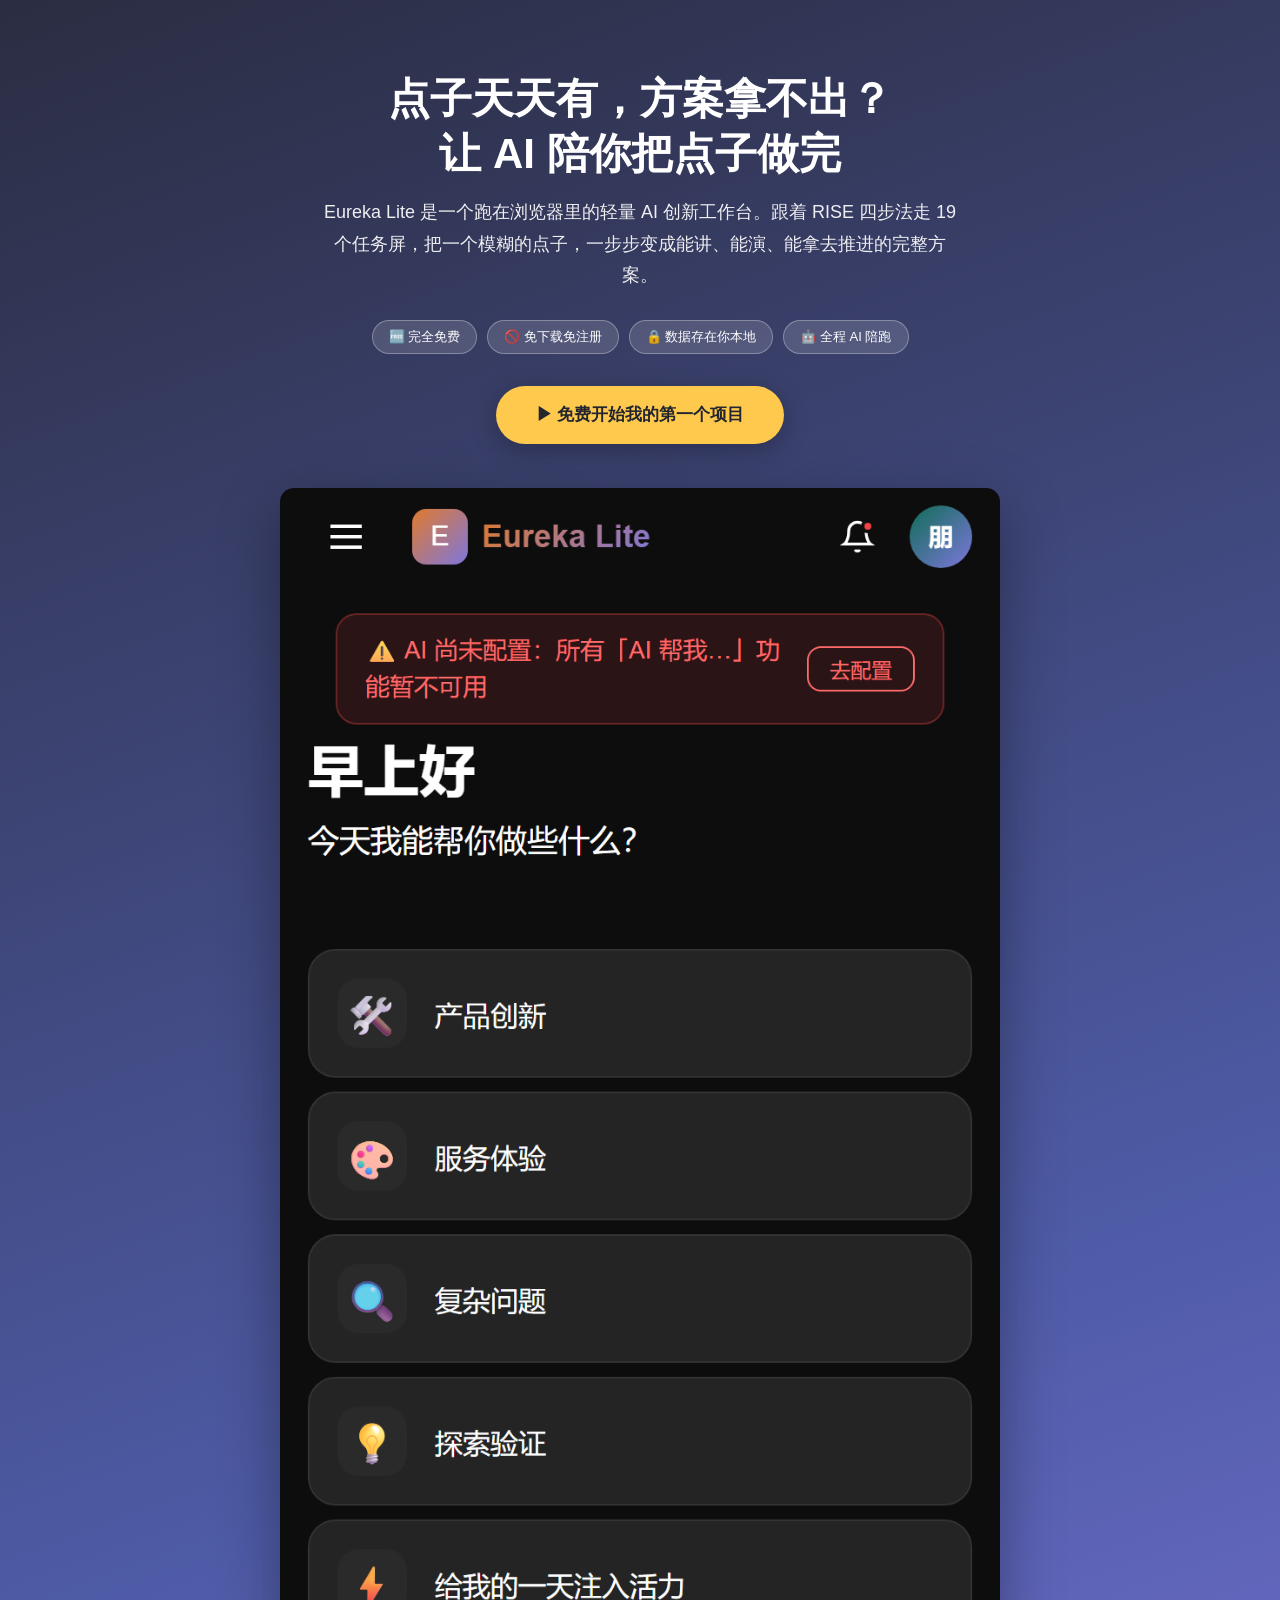
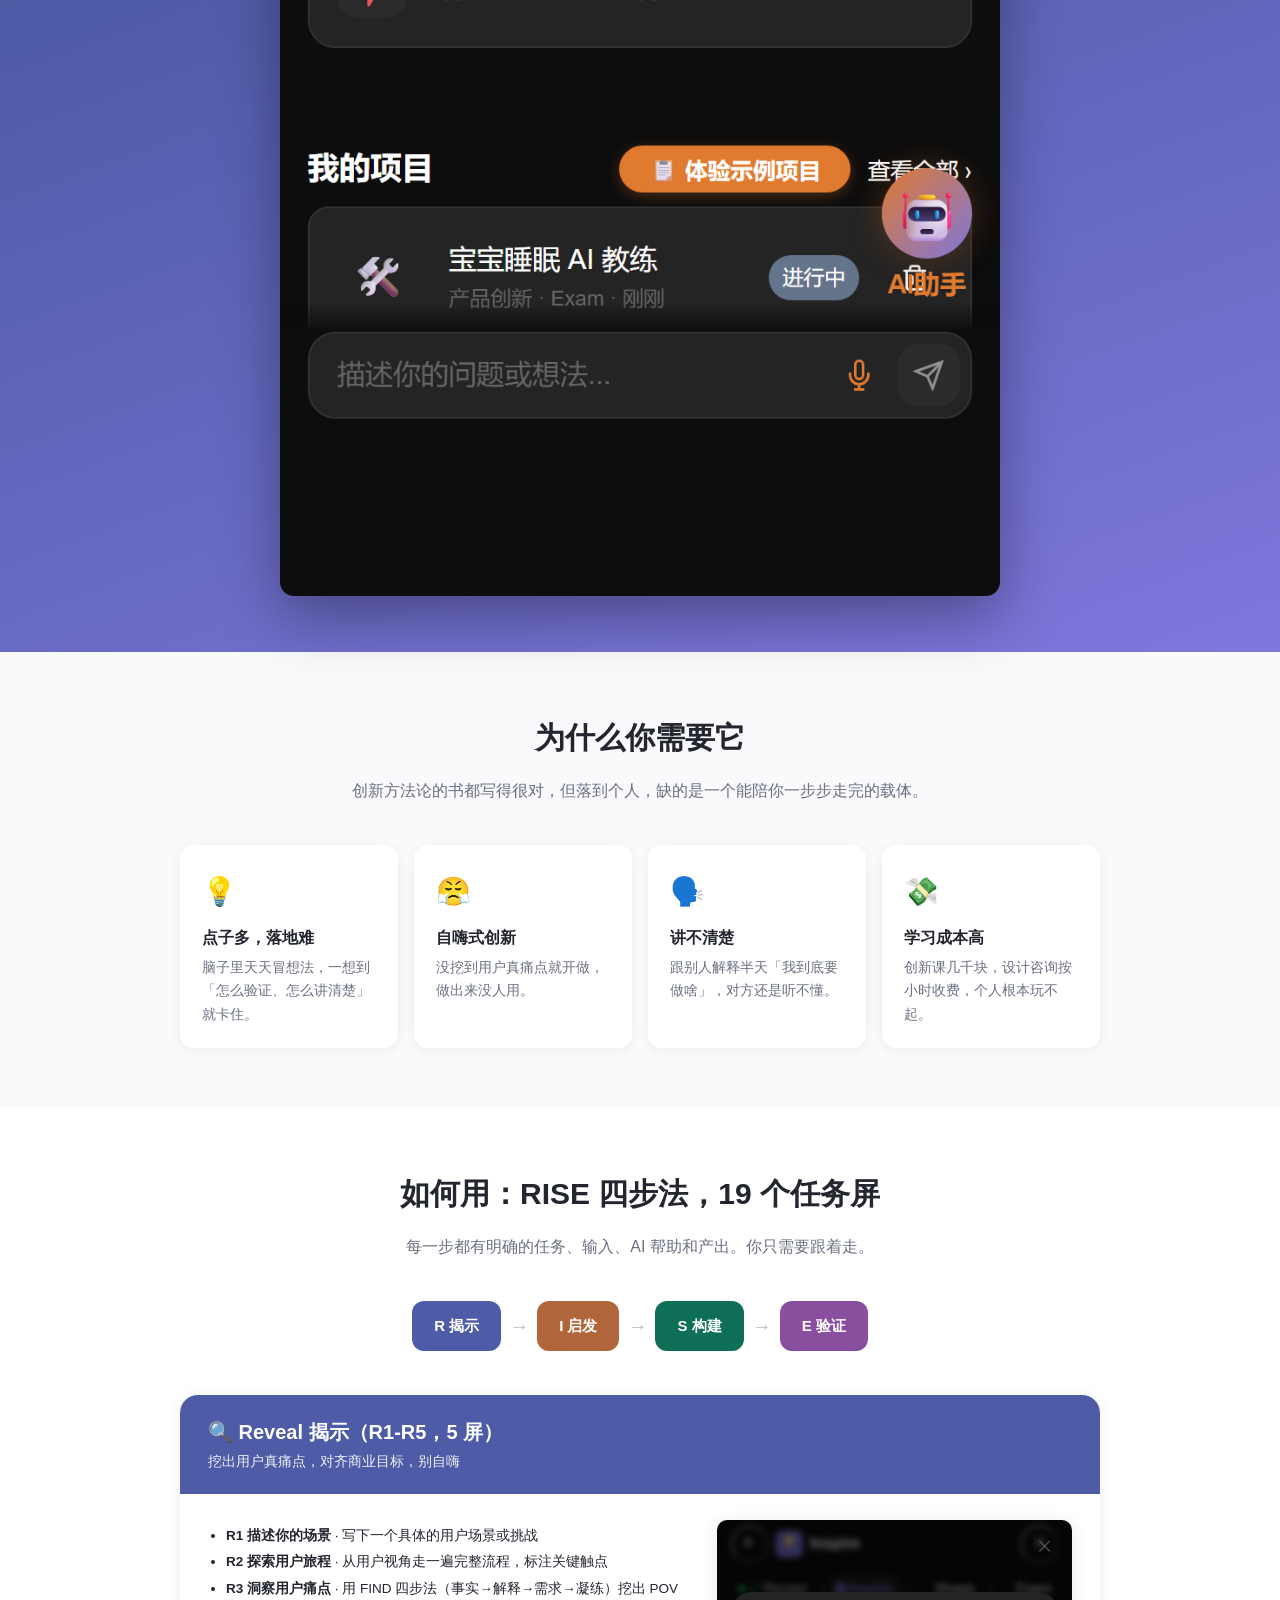
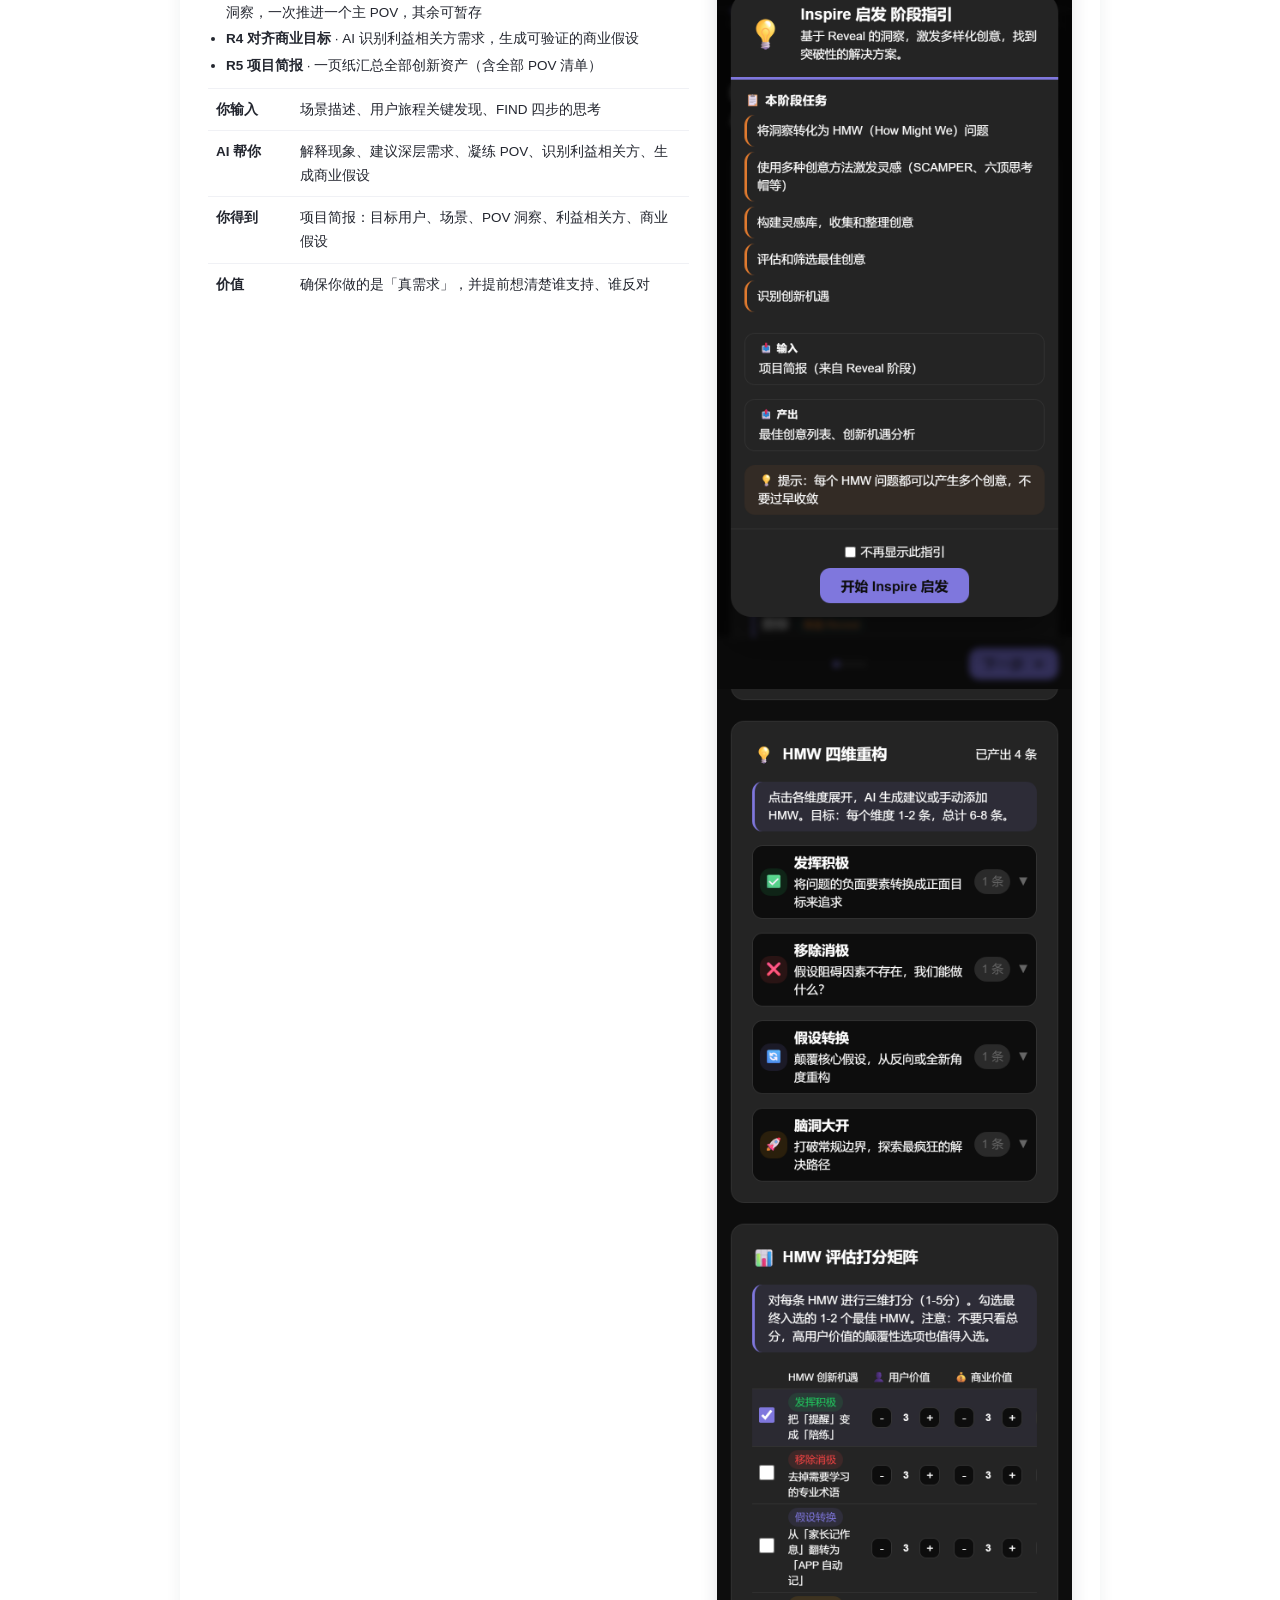
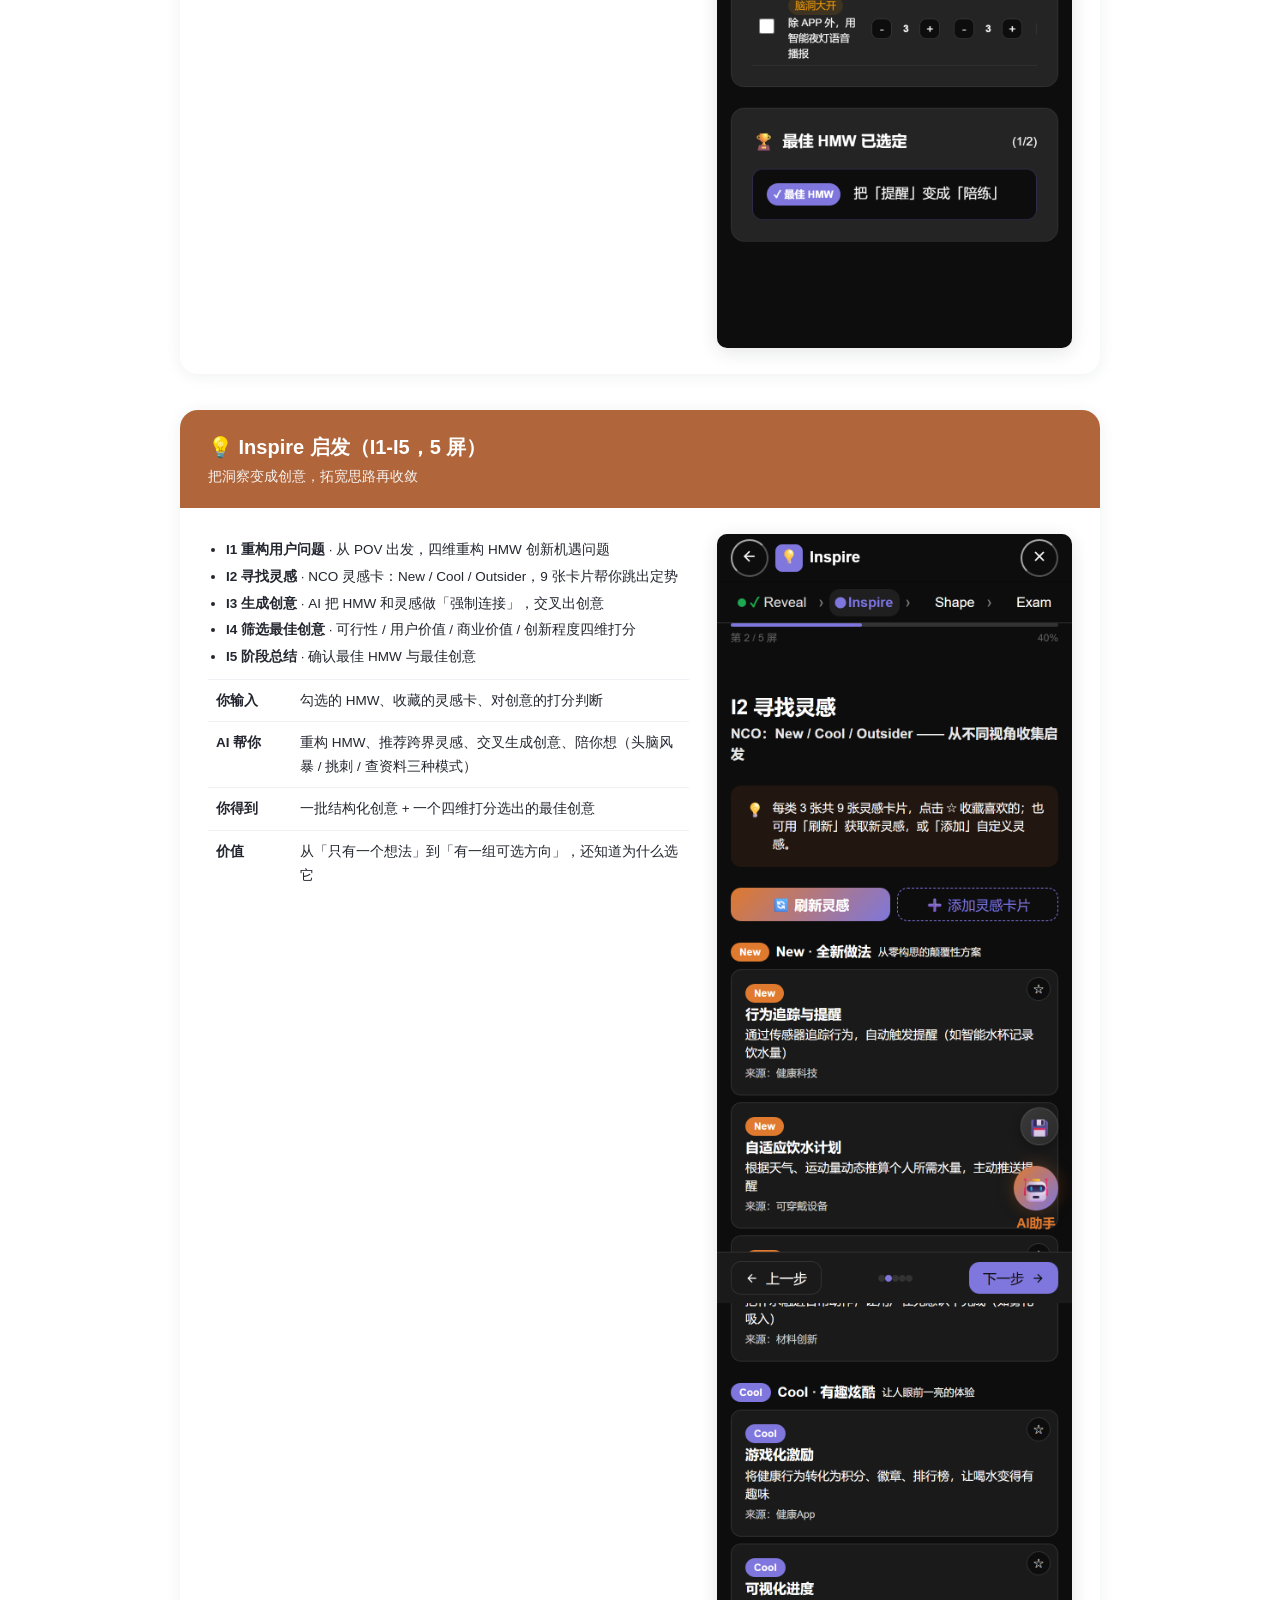
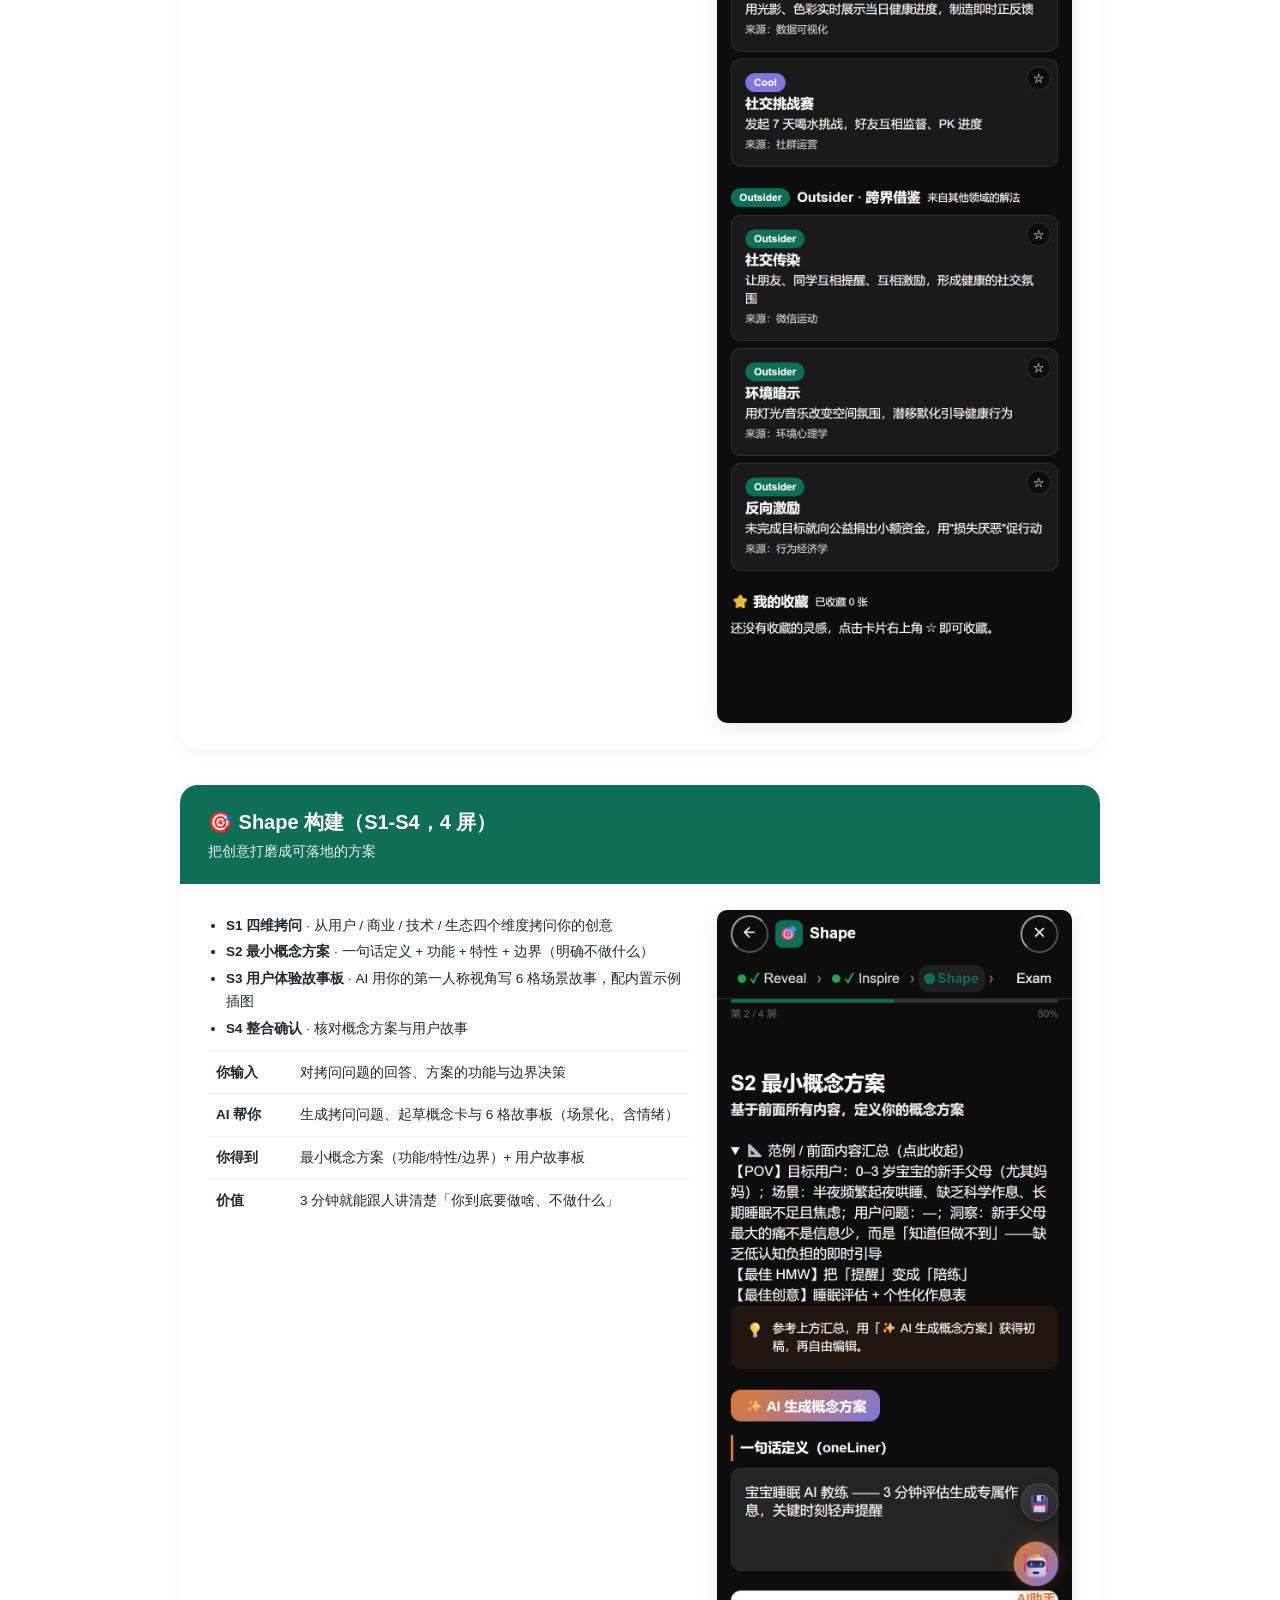
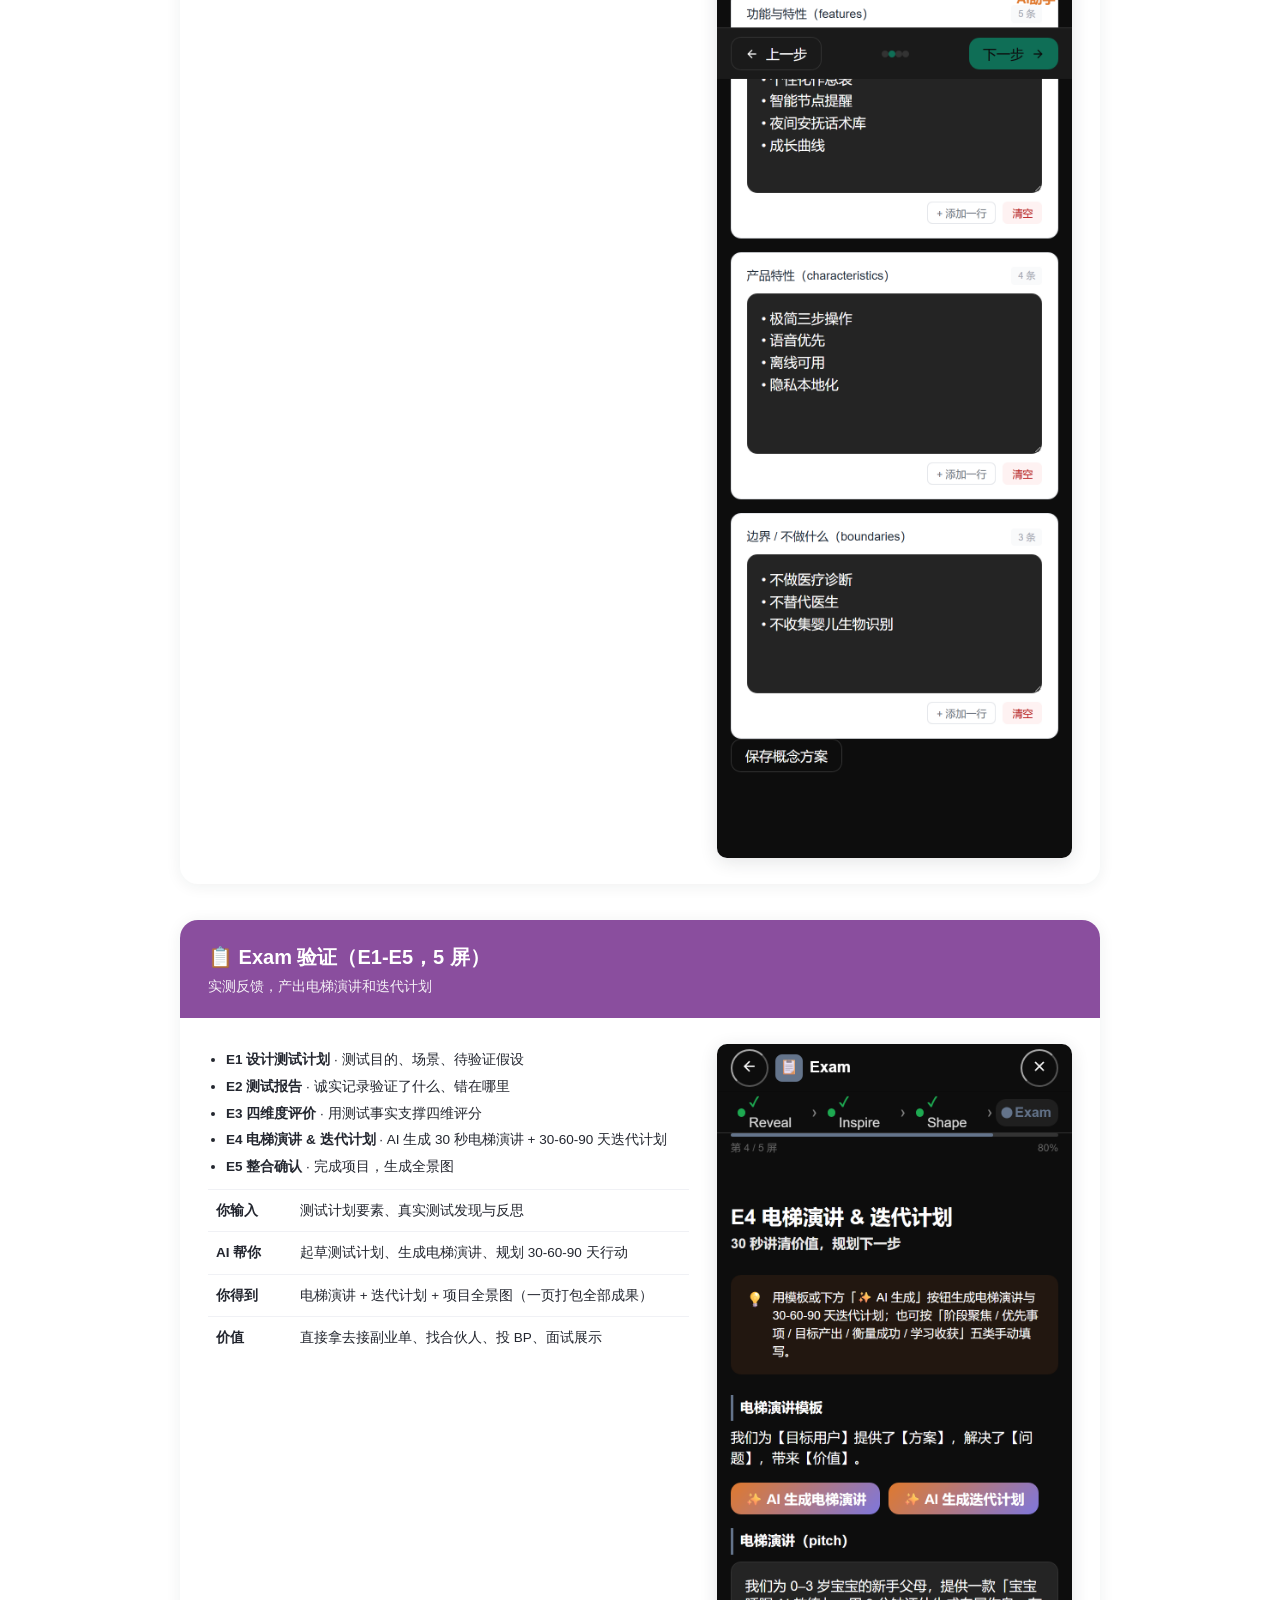
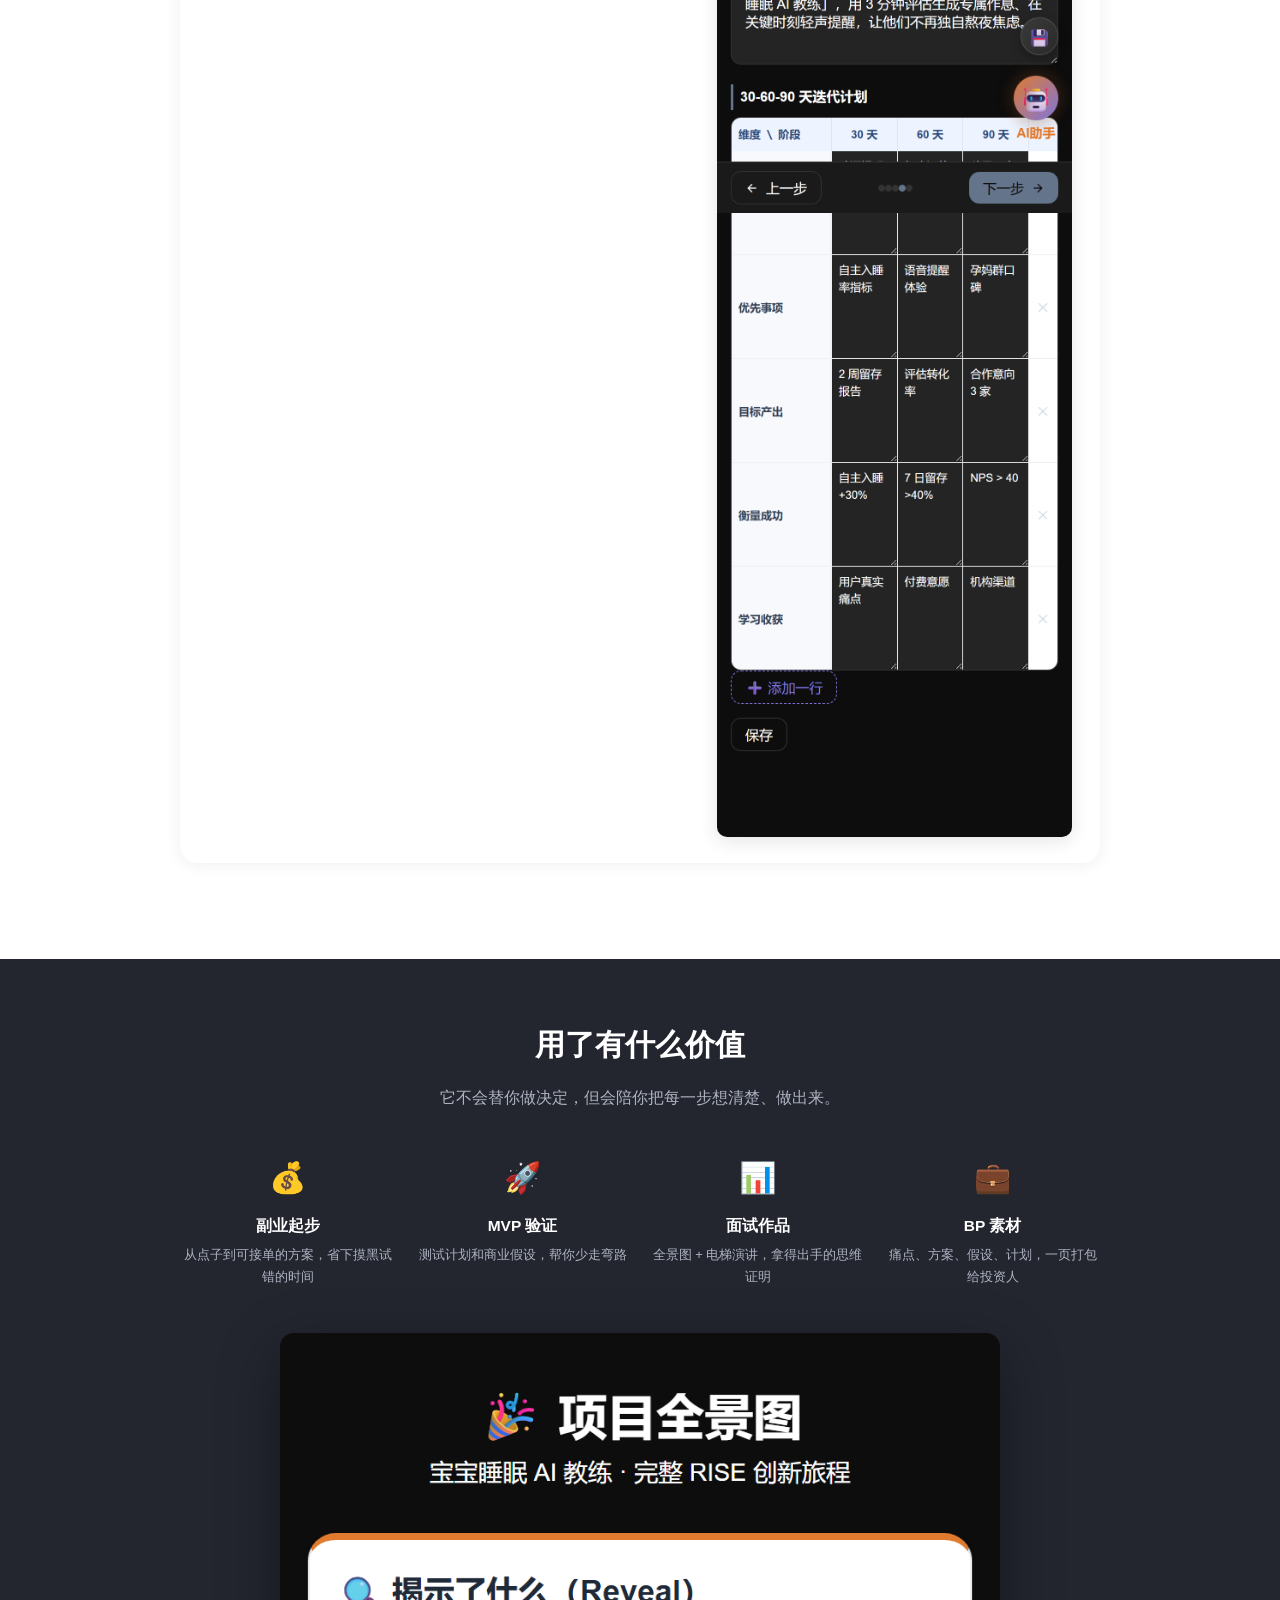
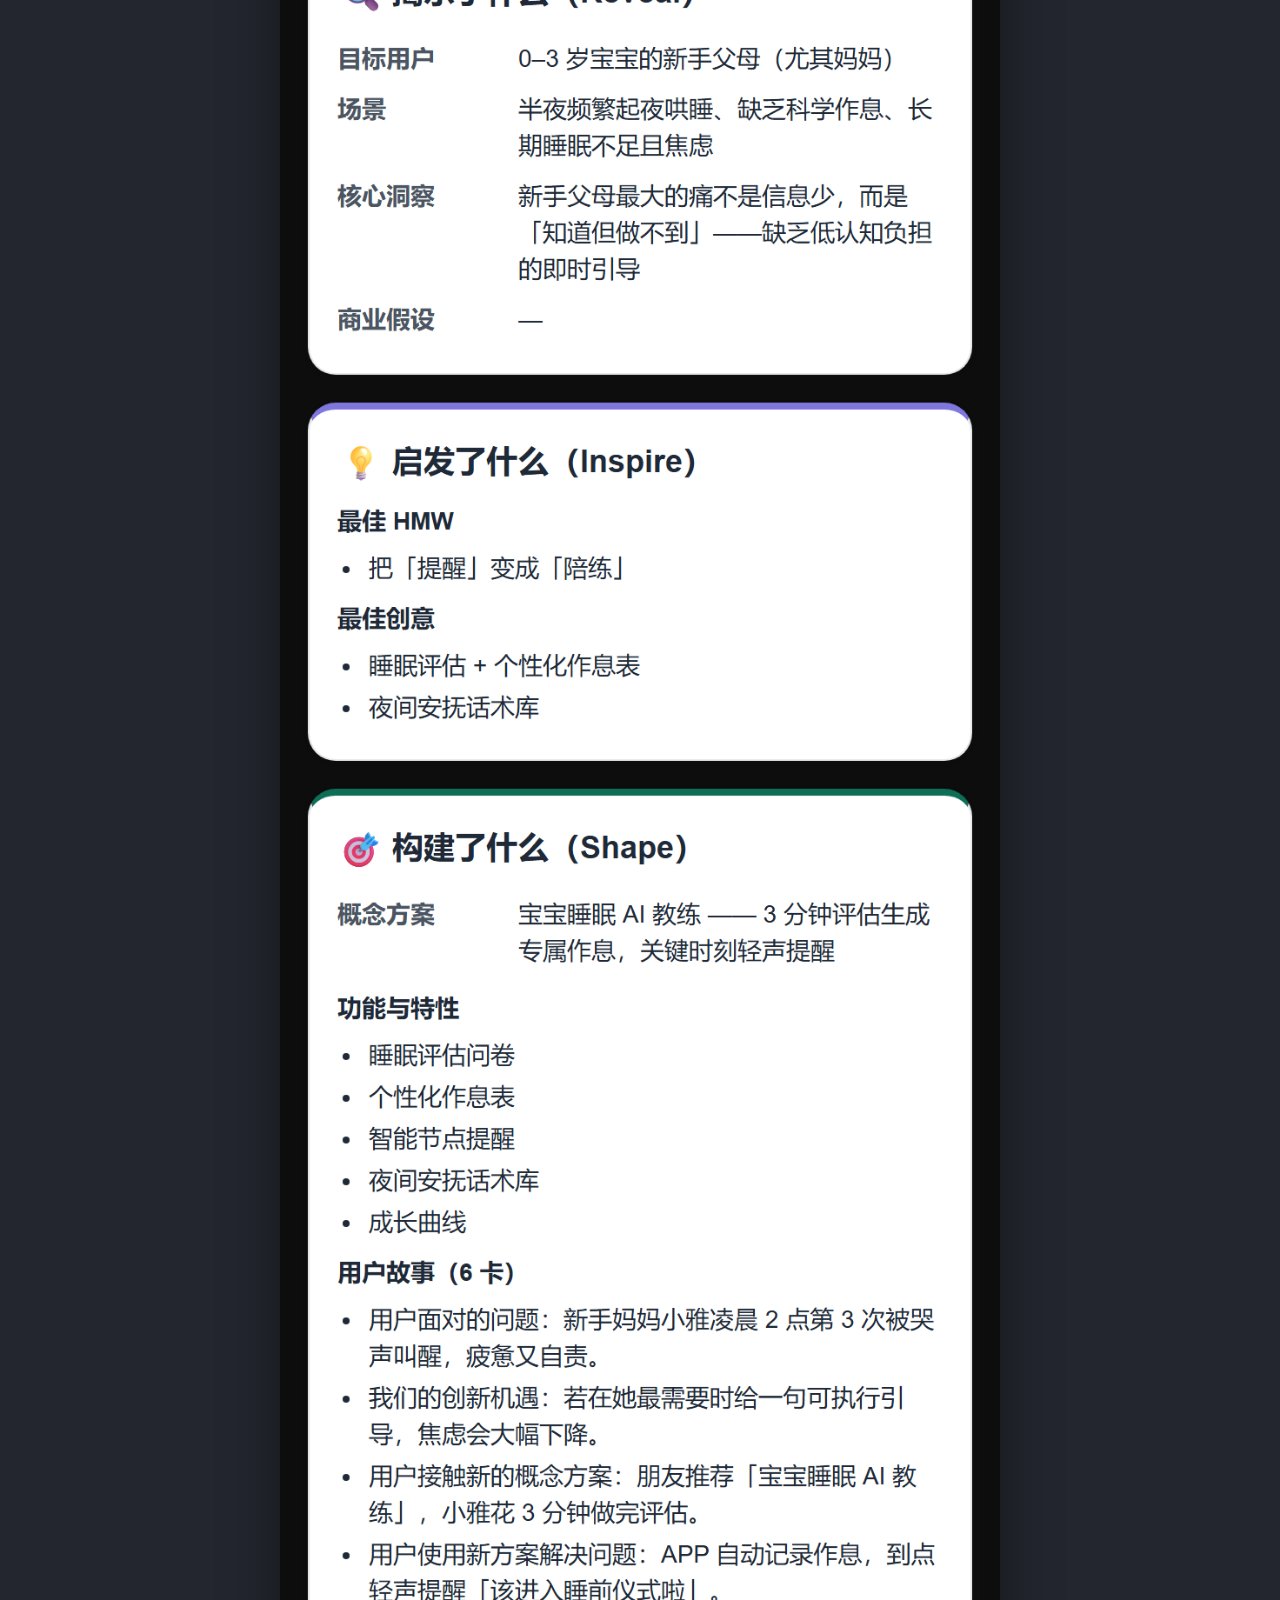
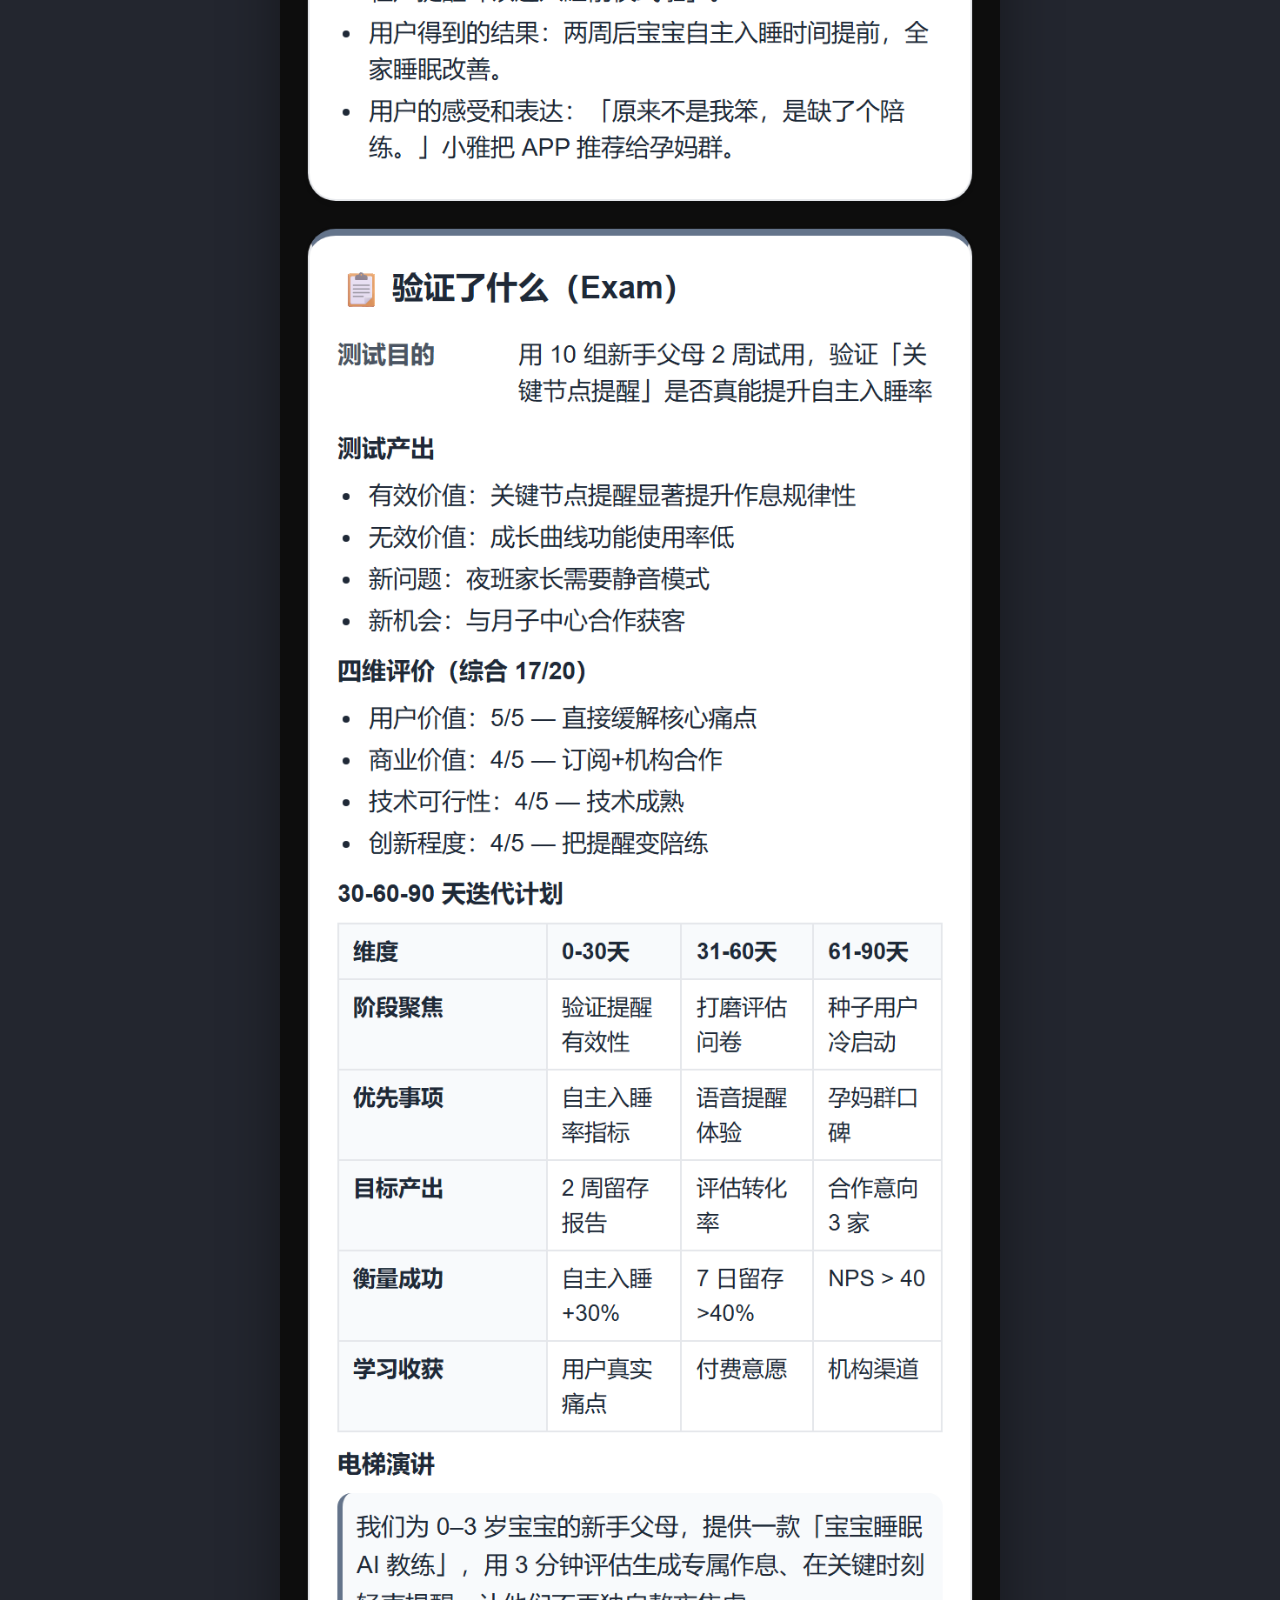
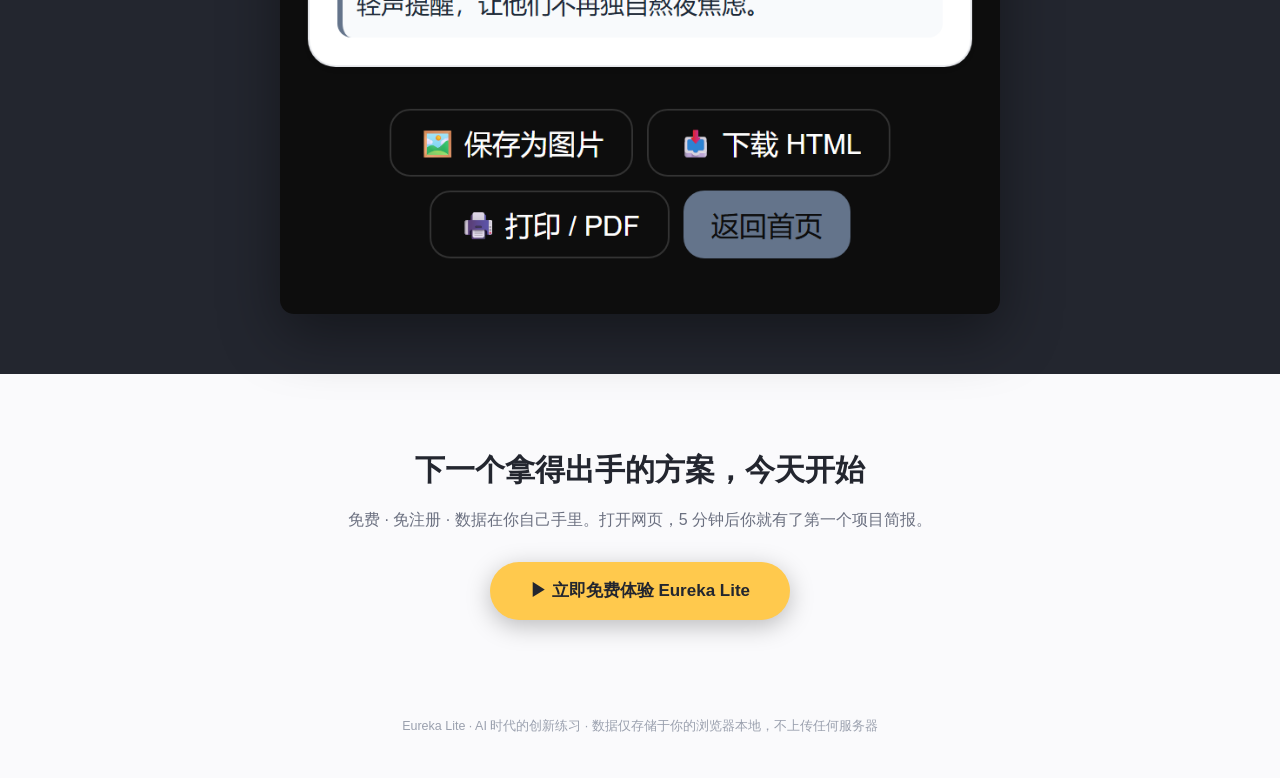
==== landing.html @ 4d9e3c58 "feat: R3 multi-POV governance, R4 real-AI stakeholders, S3 first-person storyboard with bundled imag" ====
<!DOCTYPE html>
<html lang="zh-CN">
<head>
<meta charset="UTF-8" />
<meta name="viewport" content="width=device-width, initial-scale=1.0" />
<title>Eureka Lite 产品全景介绍 · 从点子到拿得出手的方案</title>
<meta name="description" content="Eureka Lite 是一个免费、免注册的 AI 创新工作台。用 RISE 四步法把脑子里的点子一步步变成方案、电梯演讲和 30-60-90 天迭代计划。" />
<style>
  :root {
    --primary: #7F77DD;
    --reveal: #4E5BA6;
    --inspire: #B0653A;
    --shape: #0F6E56;
    --exam: #8A4E9E;
    --ink: #23262F;
    --muted: #6B7080;
    --bg: #FAFAFC;
  }
  * { margin: 0; padding: 0; box-sizing: border-box; }
  body { font-family: "PingFang SC", "Microsoft YaHei", -apple-system, sans-serif; color: var(--ink); background: var(--bg); line-height: 1.75; }
  img { max-width: 100%; display: block; }
  a { color: var(--primary); }
  .wrap { max-width: 960px; margin: 0 auto; padding: 0 20px; }

  /* Hero */
  .hero { background: linear-gradient(160deg, #2B2D42 0%, #4E5BA6 60%, #7F77DD 100%); color: #fff; padding: 72px 0 56px; text-align: center; }
  .hero h1 { font-size: clamp(26px, 5vw, 42px); line-height: 1.3; margin-bottom: 16px; }
  .hero p.sub { font-size: clamp(15px, 2.4vw, 18px); opacity: .92; max-width: 640px; margin: 0 auto 28px; }
  .hero .badges { display: flex; gap: 10px; justify-content: center; flex-wrap: wrap; margin-bottom: 32px; }
  .hero .badge { background: rgba(255,255,255,.14); border: 1px solid rgba(255,255,255,.3); border-radius: 999px; padding: 5px 16px; font-size: 13px; }
  .cta-btn { display: inline-block; background: #FFC94D; color: #23262F; font-weight: 800; font-size: 17px; padding: 14px 40px; border-radius: 999px; text-decoration: none; box-shadow: 0 6px 24px rgba(0,0,0,.25); transition: transform .15s; }
  .cta-btn:hover { transform: translateY(-2px); }
  .hero .shot { max-width: 720px; margin: 44px auto 0; border-radius: 14px; overflow: hidden; box-shadow: 0 20px 60px rgba(0,0,0,.35); }
  .hero .shot img { width: 100%; }

  /* Sections */
  section { padding: 60px 0; }
  h2.sec { font-size: clamp(22px, 4vw, 30px); text-align: center; margin-bottom: 12px; }
  p.sec-sub { text-align: center; color: var(--muted); max-width: 640px; margin: 0 auto 40px; }

  /* Why */
  .pains { display: grid; grid-template-columns: repeat(auto-fit, minmax(210px, 1fr)); gap: 16px; }
  .pain { background: #fff; border-radius: 14px; padding: 22px; box-shadow: 0 2px 12px rgba(35,38,47,.06); }
  .pain .ico { font-size: 28px; }
  .pain h3 { font-size: 16px; margin: 8px 0 4px; }
  .pain p { font-size: 13.5px; color: var(--muted); }

  /* Flow */
  .flow { display: flex; gap: 8px; justify-content: center; align-items: center; flex-wrap: wrap; margin-bottom: 44px; }
  .flow .node { border-radius: 12px; padding: 12px 22px; color: #fff; font-weight: 700; font-size: 15px; }
  .flow .arrow { color: #B9BDC9; font-size: 20px; }

  /* Module cards */
  .module { background: #fff; border-radius: 18px; box-shadow: 0 2px 16px rgba(35,38,47,.07); margin-bottom: 36px; overflow: hidden; }
  .module-head { color: #fff; padding: 20px 28px; }
  .module-head h3 { font-size: 20px; }
  .module-head p { font-size: 13.5px; opacity: .92; }
  .module-body { padding: 26px 28px; display: grid; grid-template-columns: 1.15fr .85fr; gap: 28px; align-items: start; }
  @media (max-width: 760px) { .module-body { grid-template-columns: 1fr; } }
  .module-body table { width: 100%; border-collapse: collapse; font-size: 13.5px; }
  .module-body td { padding: 9px 8px; border-top: 1px solid #F0F1F5; vertical-align: top; }
  .module-body td.k { white-space: nowrap; font-weight: 700; width: 84px; }
  .module-body .shot { border-radius: 10px; overflow: hidden; box-shadow: 0 4px 18px rgba(35,38,47,.12); }
  .module-body .shot img { width: 100%; }
  .tasks { margin: 4px 0 10px; padding-left: 18px; font-size: 13.5px; }
  .tasks li { margin-bottom: 3px; }

  /* Value strip */
  .values { background: #23262F; color: #fff; }
  .value-grid { display: grid; grid-template-columns: repeat(auto-fit, minmax(200px, 1fr)); gap: 20px; margin-top: 34px; }
  .value { text-align: center; }
  .value .ico { font-size: 30px; }
  .value h4 { margin: 8px 0 4px; font-size: 15.5px; }
  .value p { font-size: 13px; color: #AEB3C2; }

  /* Final CTA */
  .final { text-align: center; padding: 70px 0; }
  .final h2 { font-size: clamp(22px, 4vw, 30px); margin-bottom: 10px; }
  .final p { color: var(--muted); margin-bottom: 28px; }
  footer { text-align: center; padding: 26px 0 40px; color: #9AA0AE; font-size: 12.5px; }
</style>
</head>
<body>

<!-- ============ HERO ============ -->
<div class="hero">
  <div class="wrap">
    <h1>点子天天有，方案拿不出？<br/>让 AI 陪你把点子做完</h1>
    <p class="sub">Eureka Lite 是一个跑在浏览器里的轻量 AI 创新工作台。跟着 RISE 四步法走 19 个任务屏，把一个模糊的点子，一步步变成能讲、能演、能拿去推进的完整方案。</p>
    <div class="badges">
      <span class="badge">🆓 完全免费</span>
      <span class="badge">🚫 免下载免注册</span>
      <span class="badge">🔒 数据存在你本地</span>
      <span class="badge">🤖 全程 AI 陪跑</span>
    </div>
    <a class="cta-btn" href="index.html">▶ 免费开始我的第一个项目</a>
    <div class="shot"><img src="assets/screenshots/real-home.png" alt="Eureka Lite 首页真实截图" /></div>
  </div>
</div>

<!-- ============ WHY ============ -->
<section>
  <div class="wrap">
    <h2 class="sec">为什么你需要它</h2>
    <p class="sec-sub">创新方法论的书都写得很对，但落到个人，缺的是一个能陪你一步步走完的载体。</p>
    <div class="pains">
      <div class="pain"><div class="ico">💡</div><h3>点子多，落地难</h3><p>脑子里天天冒想法，一想到「怎么验证、怎么讲清楚」就卡住。</p></div>
      <div class="pain"><div class="ico">😤</div><h3>自嗨式创新</h3><p>没挖到用户真痛点就开做，做出来没人用。</p></div>
      <div class="pain"><div class="ico">🗣️</div><h3>讲不清楚</h3><p>跟别人解释半天「我到底要做啥」，对方还是听不懂。</p></div>
      <div class="pain"><div class="ico">💸</div><h3>学习成本高</h3><p>创新课几千块，设计咨询按小时收费，个人根本玩不起。</p></div>
    </div>
  </div>
</section>

<!-- ============ HOW / FLOW ============ -->
<section style="background:#fff;">
  <div class="wrap">
    <h2 class="sec">如何用：RISE 四步法，19 个任务屏</h2>
    <p class="sec-sub">每一步都有明确的任务、输入、AI 帮助和产出。你只需要跟着走。</p>
    <div class="flow">
      <span class="node" style="background:var(--reveal);">R 揭示</span><span class="arrow">→</span>
      <span class="node" style="background:var(--inspire);">I 启发</span><span class="arrow">→</span>
      <span class="node" style="background:var(--shape);">S 构建</span><span class="arrow">→</span>
      <span class="node" style="background:var(--exam);">E 验证</span>
    </div>

    <!-- Reveal -->
    <div class="module">
      <div class="module-head" style="background:var(--reveal);">
        <h3>🔍 Reveal 揭示（R1-R5，5 屏）</h3>
        <p>挖出用户真痛点，对齐商业目标，别自嗨</p>
      </div>
      <div class="module-body">
        <div>
          <ul class="tasks">
            <li><b>R1 描述你的场景</b> · 写下一个具体的用户场景或挑战</li>
            <li><b>R2 探索用户旅程</b> · 从用户视角走一遍完整流程，标注关键触点</li>
            <li><b>R3 洞察用户痛点</b> · 用 FIND 四步法（事实→解释→需求→凝练）挖出 POV 洞察，一次推进一个主 POV，其余可暂存</li>
            <li><b>R4 对齐商业目标</b> · AI 识别利益相关方需求，生成可验证的商业假设</li>
            <li><b>R5 项目简报</b> · 一页纸汇总全部创新资产（含全部 POV 清单）</li>
          </ul>
          <table>
            <tr><td class="k">你输入</td><td>场景描述、用户旅程关键发现、FIND 四步的思考</td></tr>
            <tr><td class="k">AI 帮你</td><td>解释现象、建议深层需求、凝练 POV、识别利益相关方、生成商业假设</td></tr>
            <tr><td class="k">你得到</td><td>项目简报：目标用户、场景、POV 洞察、利益相关方、商业假设</td></tr>
            <tr><td class="k">价值</td><td>确保你做的是「真需求」，并提前想清楚谁支持、谁反对</td></tr>
          </table>
        </div>
        <div class="shot"><img src="assets/screenshots/real-inspire-1.png" alt="POV 重构界面截图" /></div>
      </div>
    </div>

    <!-- Inspire -->
    <div class="module">
      <div class="module-head" style="background:var(--inspire);">
        <h3>💡 Inspire 启发（I1-I5，5 屏）</h3>
        <p>把洞察变成创意，拓宽思路再收敛</p>
      </div>
      <div class="module-body">
        <div>
          <ul class="tasks">
            <li><b>I1 重构用户问题</b> · 从 POV 出发，四维重构 HMW 创新机遇问题</li>
            <li><b>I2 寻找灵感</b> · NCO 灵感卡：New / Cool / Outsider，9 张卡片帮你跳出定势</li>
            <li><b>I3 生成创意</b> · AI 把 HMW 和灵感做「强制连接」，交叉出创意</li>
            <li><b>I4 筛选最佳创意</b> · 可行性 / 用户价值 / 商业价值 / 创新程度四维打分</li>
            <li><b>I5 阶段总结</b> · 确认最佳 HMW 与最佳创意</li>
          </ul>
          <table>
            <tr><td class="k">你输入</td><td>勾选的 HMW、收藏的灵感卡、对创意的打分判断</td></tr>
            <tr><td class="k">AI 帮你</td><td>重构 HMW、推荐跨界灵感、交叉生成创意、陪你想（头脑风暴 / 挑刺 / 查资料三种模式）</td></tr>
            <tr><td class="k">你得到</td><td>一批结构化创意 + 一个四维打分选出的最佳创意</td></tr>
            <tr><td class="k">价值</td><td>从「只有一个想法」到「有一组可选方向」，还知道为什么选它</td></tr>
          </table>
        </div>
        <div class="shot"><img src="assets/screenshots/real-inspire-2.png" alt="灵感卡片界面截图" /></div>
      </div>
    </div>

    <!-- Shape -->
    <div class="module">
      <div class="module-head" style="background:var(--shape);">
        <h3>🎯 Shape 构建（S1-S4，4 屏）</h3>
        <p>把创意打磨成可落地的方案</p>
      </div>
      <div class="module-body">
        <div>
          <ul class="tasks">
            <li><b>S1 四维拷问</b> · 从用户 / 商业 / 技术 / 生态四个维度拷问你的创意</li>
            <li><b>S2 最小概念方案</b> · 一句话定义 + 功能 + 特性 + 边界（明确不做什么）</li>
            <li><b>S3 用户体验故事板</b> · AI 用你的第一人称视角写 6 格场景故事，配内置示例插图</li>
            <li><b>S4 整合确认</b> · 核对概念方案与用户故事</li>
          </ul>
          <table>
            <tr><td class="k">你输入</td><td>对拷问问题的回答、方案的功能与边界决策</td></tr>
            <tr><td class="k">AI 帮你</td><td>生成拷问问题、起草概念卡与 6 格故事板（场景化、含情绪）</td></tr>
            <tr><td class="k">你得到</td><td>最小概念方案（功能/特性/边界）+ 用户故事板</td></tr>
            <tr><td class="k">价值</td><td>3 分钟就能跟人讲清楚「你到底要做啥、不做什么」</td></tr>
          </table>
        </div>
        <div class="shot"><img src="assets/screenshots/real-shape-2.png" alt="概念卡片界面截图" /></div>
      </div>
    </div>

    <!-- Exam -->
    <div class="module">
      <div class="module-head" style="background:var(--exam);">
        <h3>📋 Exam 验证（E1-E5，5 屏）</h3>
        <p>实测反馈，产出电梯演讲和迭代计划</p>
      </div>
      <div class="module-body">
        <div>
          <ul class="tasks">
            <li><b>E1 设计测试计划</b> · 测试目的、场景、待验证假设</li>
            <li><b>E2 测试报告</b> · 诚实记录验证了什么、错在哪里</li>
            <li><b>E3 四维度评价</b> · 用测试事实支撑四维评分</li>
            <li><b>E4 电梯演讲 &amp; 迭代计划</b> · AI 生成 30 秒电梯演讲 + 30-60-90 天迭代计划</li>
            <li><b>E5 整合确认</b> · 完成项目，生成全景图</li>
          </ul>
          <table>
            <tr><td class="k">你输入</td><td>测试计划要素、真实测试发现与反思</td></tr>
            <tr><td class="k">AI 帮你</td><td>起草测试计划、生成电梯演讲、规划 30-60-90 天行动</td></tr>
            <tr><td class="k">你得到</td><td>电梯演讲 + 迭代计划 + 项目全景图（一页打包全部成果）</td></tr>
            <tr><td class="k">价值</td><td>直接拿去接副业单、找合伙人、投 BP、面试展示</td></tr>
          </table>
        </div>
        <div class="shot"><img src="assets/screenshots/real-exam-4.png" alt="电梯演讲与迭代计划截图" /></div>
      </div>
    </div>
  </div>
</section>

<!-- ============ VALUE ============ -->
<section class="values">
  <div class="wrap">
    <h2 class="sec" style="color:#fff;">用了有什么价值</h2>
    <p class="sec-sub" style="color:#AEB3C2;">它不会替你做决定，但会陪你把每一步想清楚、做出来。</p>
    <div class="value-grid">
      <div class="value"><div class="ico">💰</div><h4>副业起步</h4><p>从点子到可接单的方案，省下摸黑试错的时间</p></div>
      <div class="value"><div class="ico">🚀</div><h4>MVP 验证</h4><p>测试计划和商业假设，帮你少走弯路</p></div>
      <div class="value"><div class="ico">📊</div><h4>面试作品</h4><p>全景图 + 电梯演讲，拿得出手的思维证明</p></div>
      <div class="value"><div class="ico">💼</div><h4>BP 素材</h4><p>痛点、方案、假设、计划，一页打包给投资人</p></div>
    </div>
    <div class="shot" style="max-width:720px;margin:44px auto 0;border-radius:14px;overflow:hidden;box-shadow:0 20px 60px rgba(0,0,0,.4);">
      <img src="assets/screenshots/real-panorama.png" alt="项目全景图截图" />
    </div>
  </div>
</section>

<!-- ============ CTA ============ -->
<section class="final">
  <div class="wrap">
    <h2>下一个拿得出手的方案，今天开始</h2>
    <p>免费 · 免注册 · 数据在你自己手里。打开网页，5 分钟后你就有了第一个项目简报。</p>
    <a class="cta-btn" href="index.html">▶ 立即免费体验 Eureka Lite</a>
  </div>
</section>

<footer>
  Eureka Lite · AI 时代的创新练习 · 数据仅存储于你的浏览器本地，不上传任何服务器
</footer>

</body>
</html>
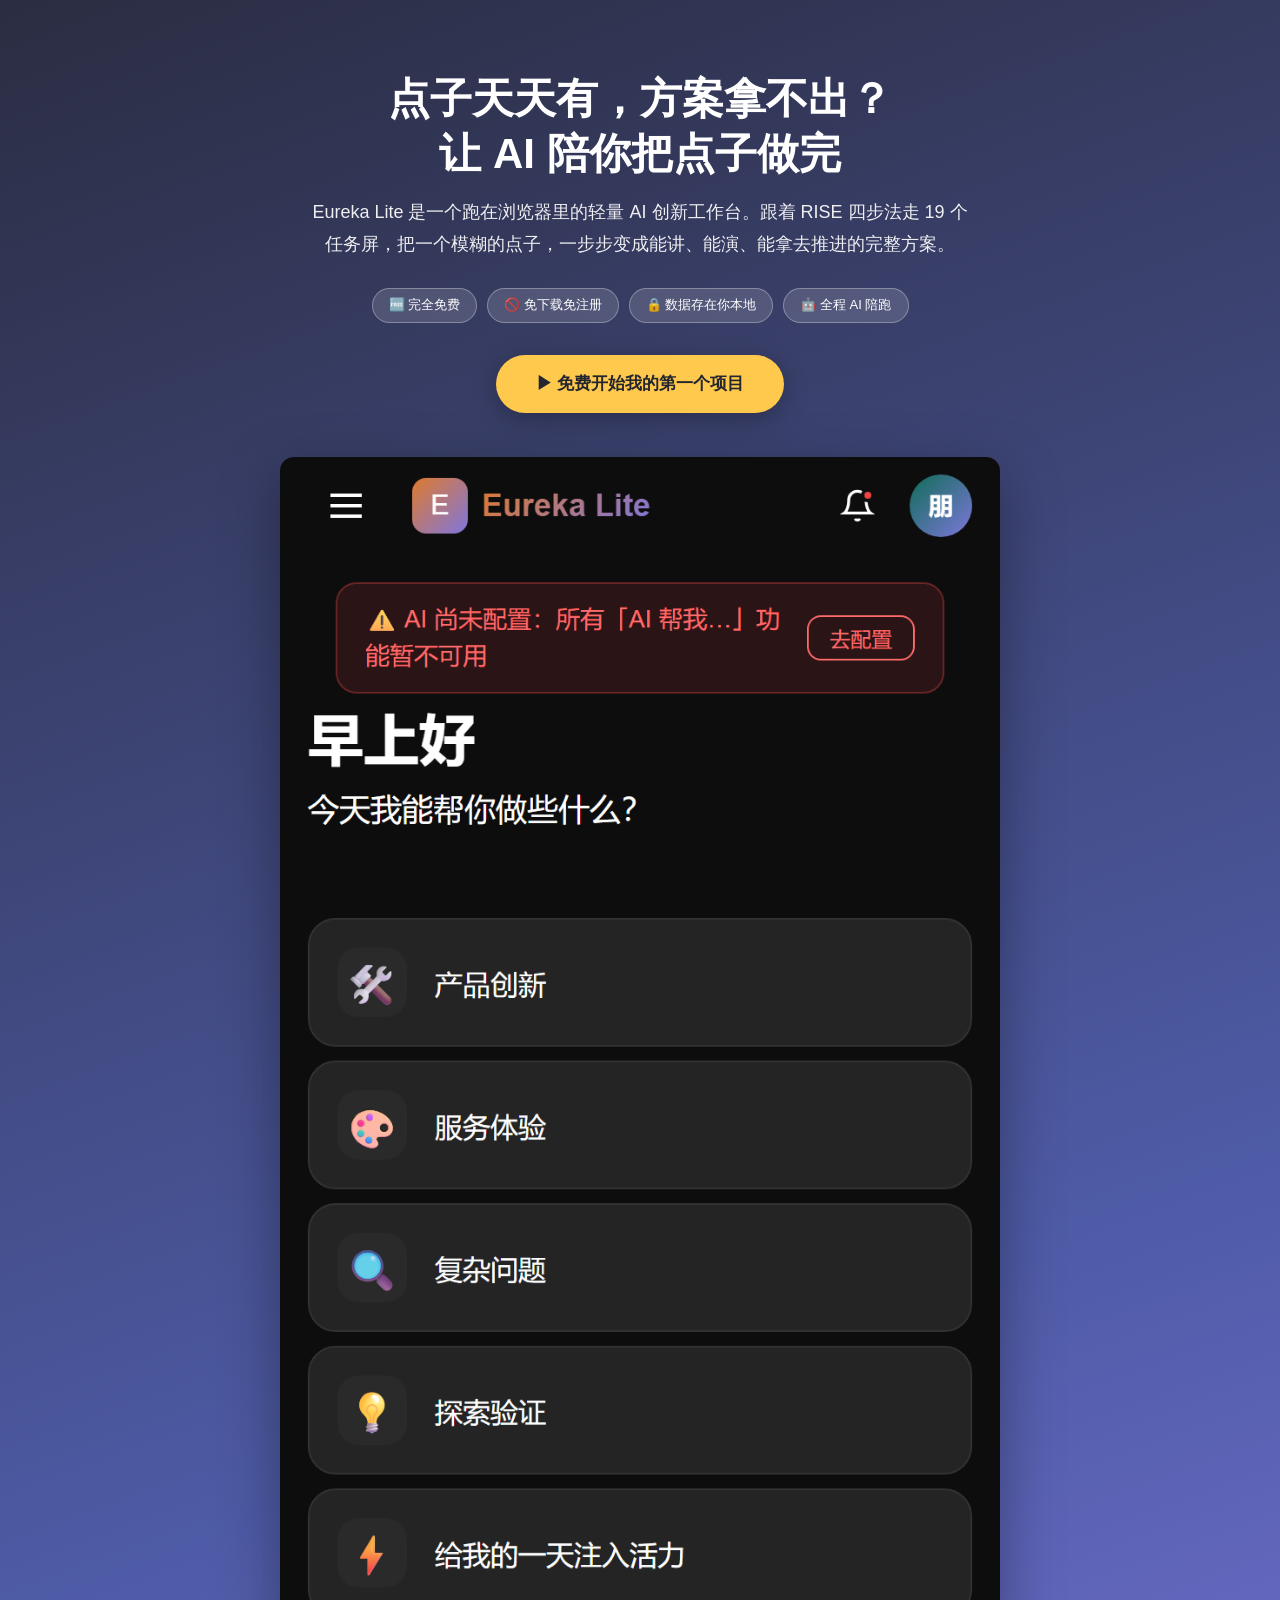
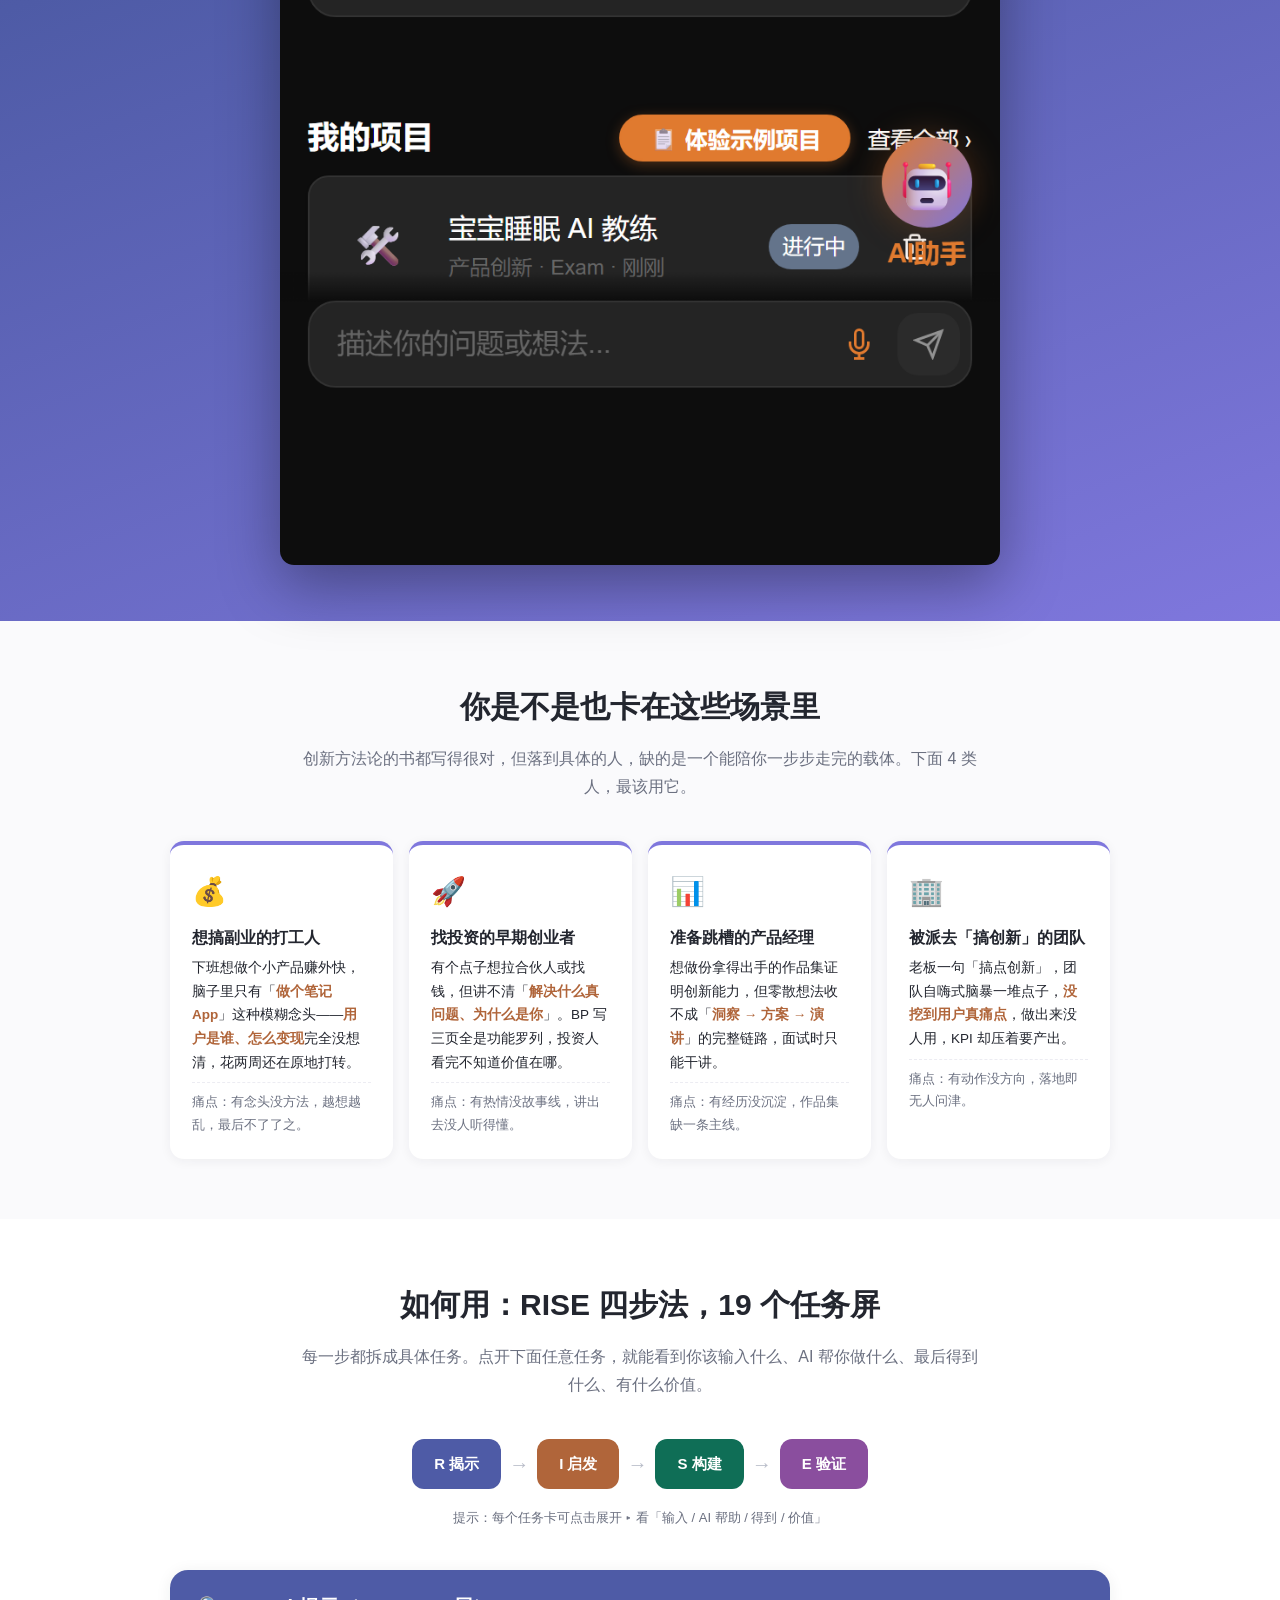
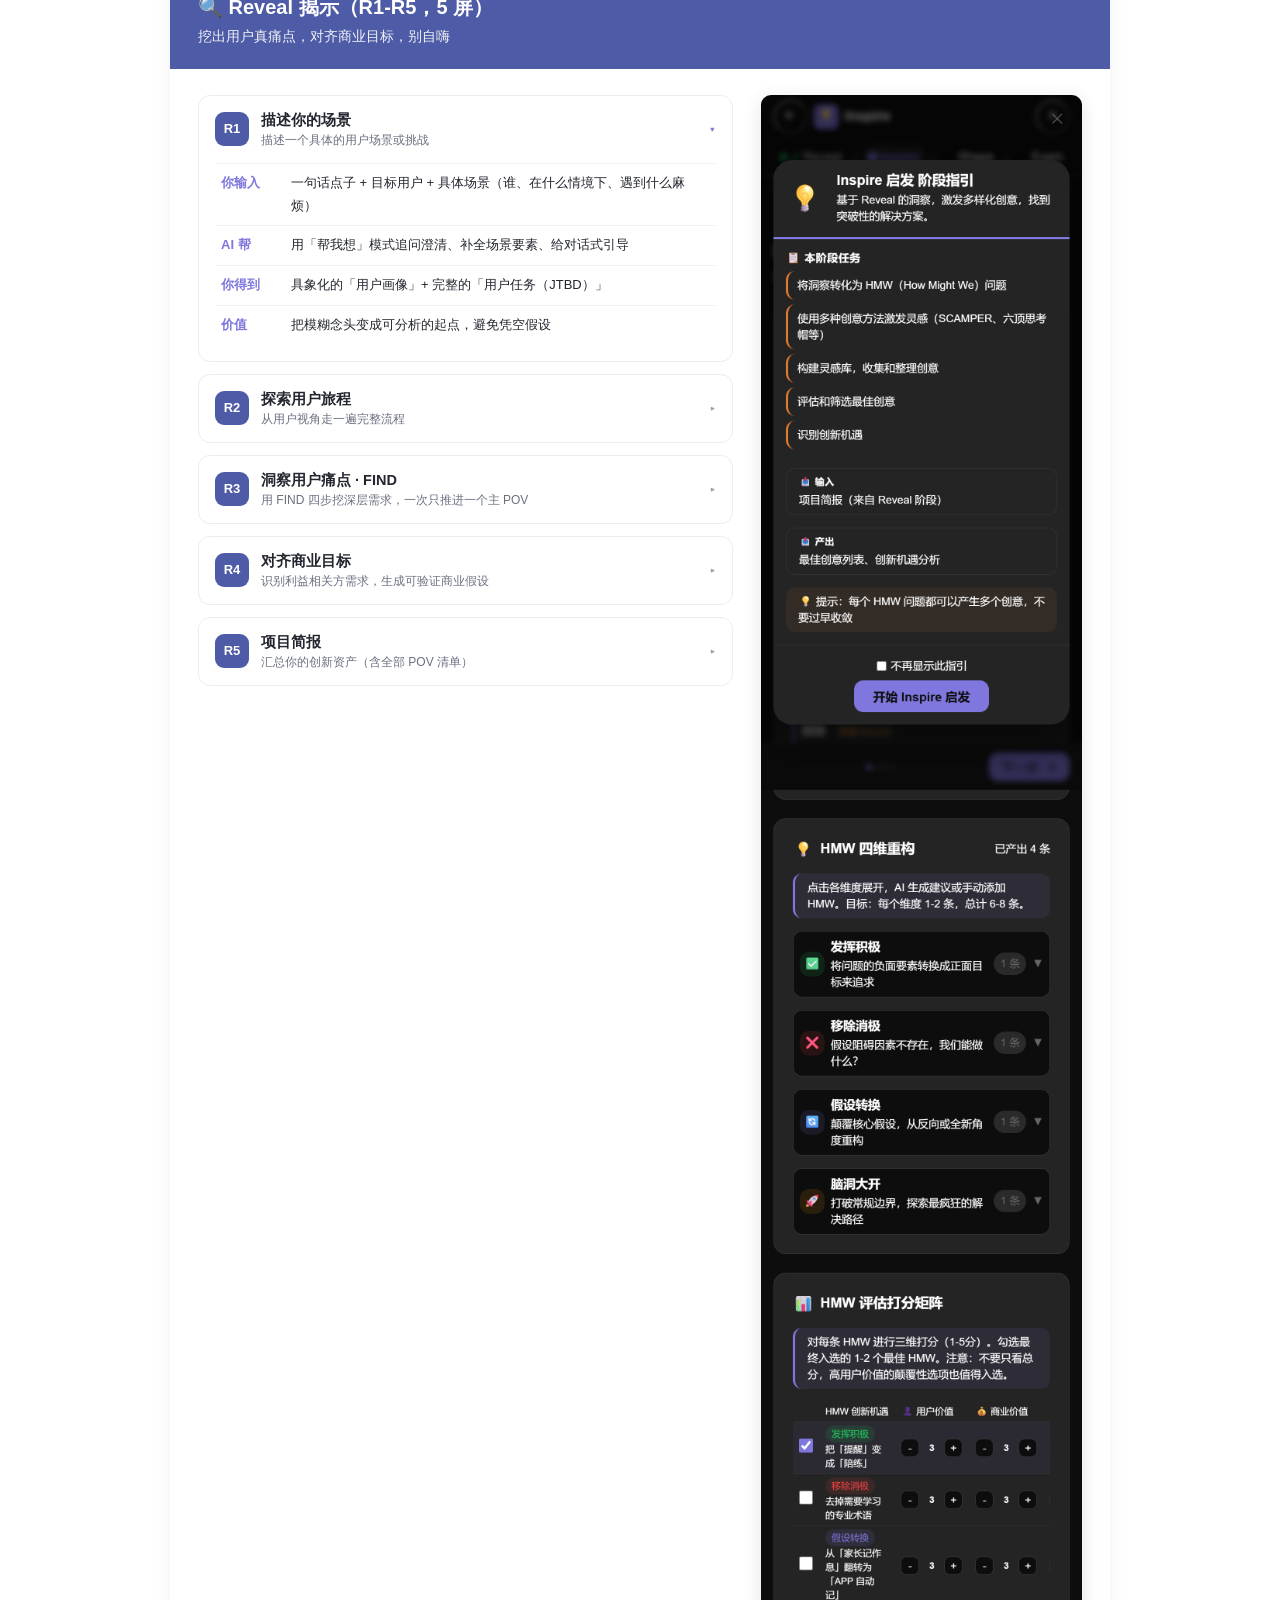
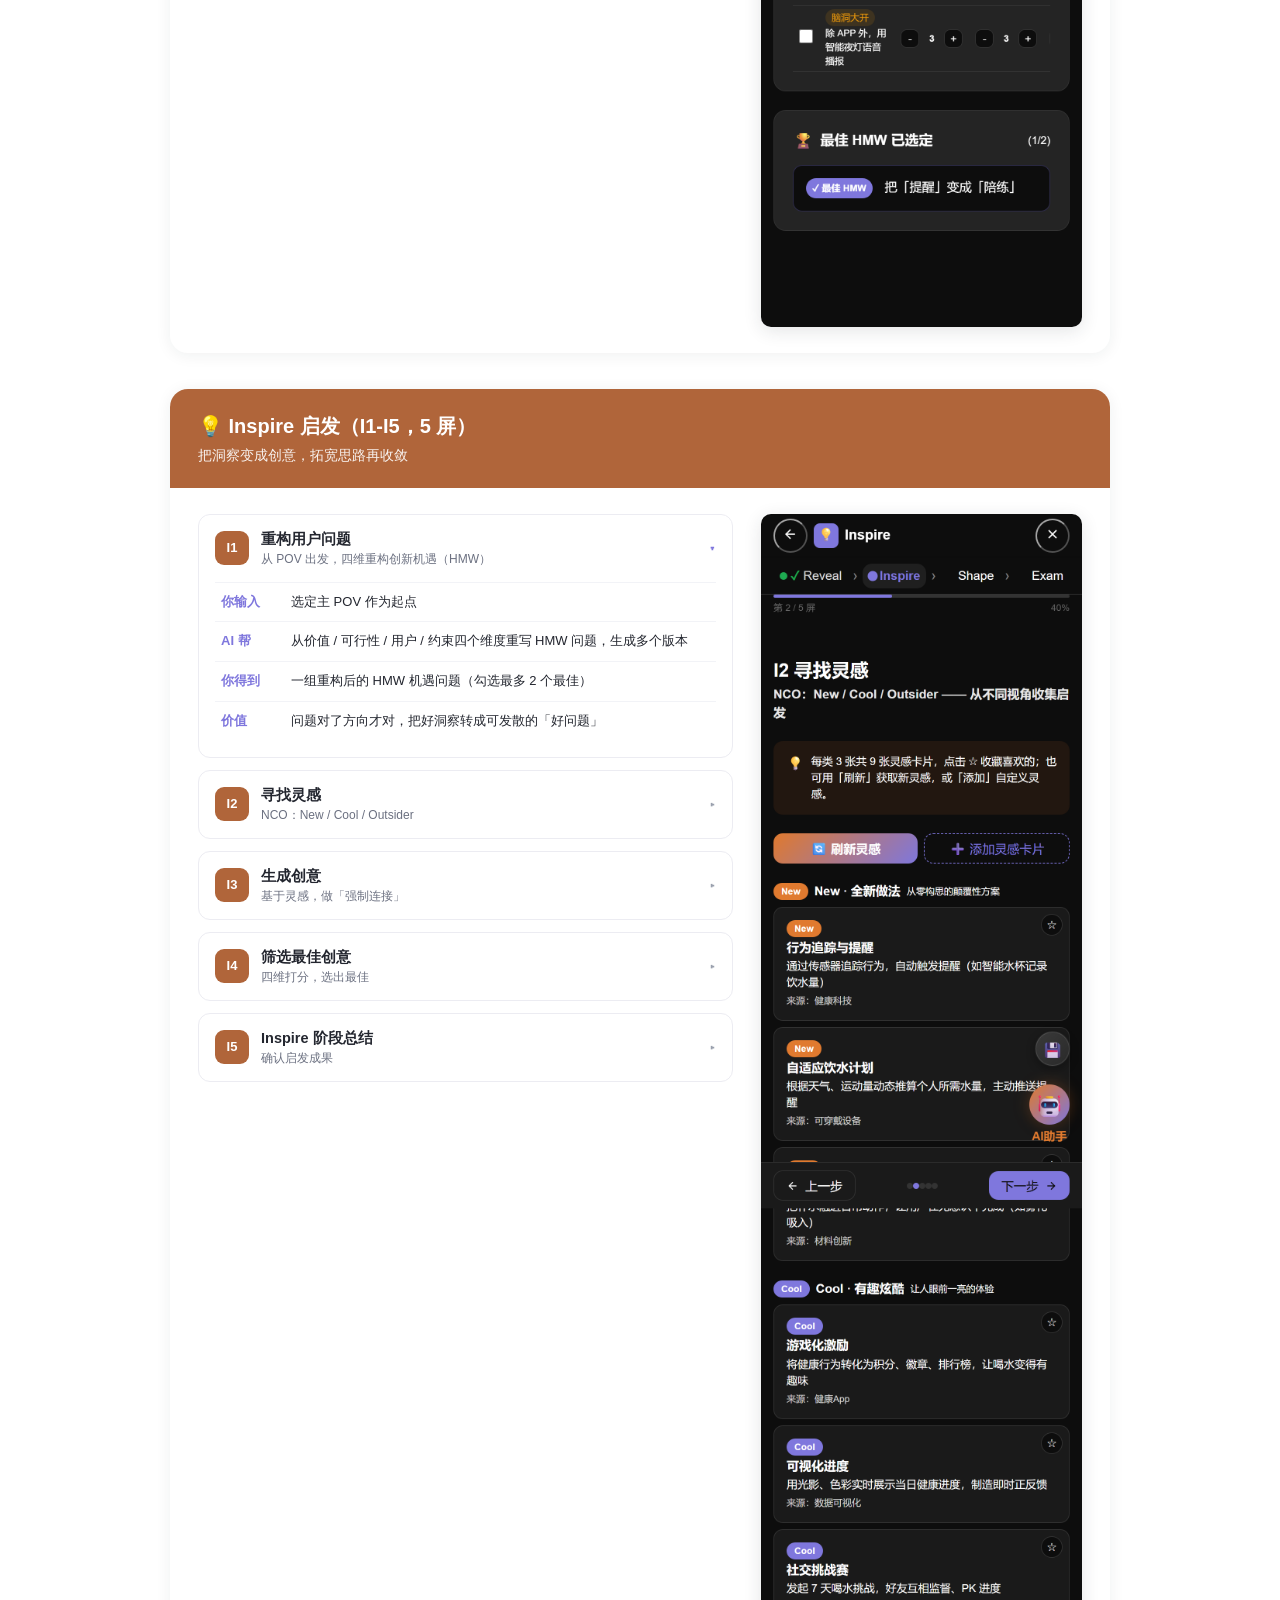
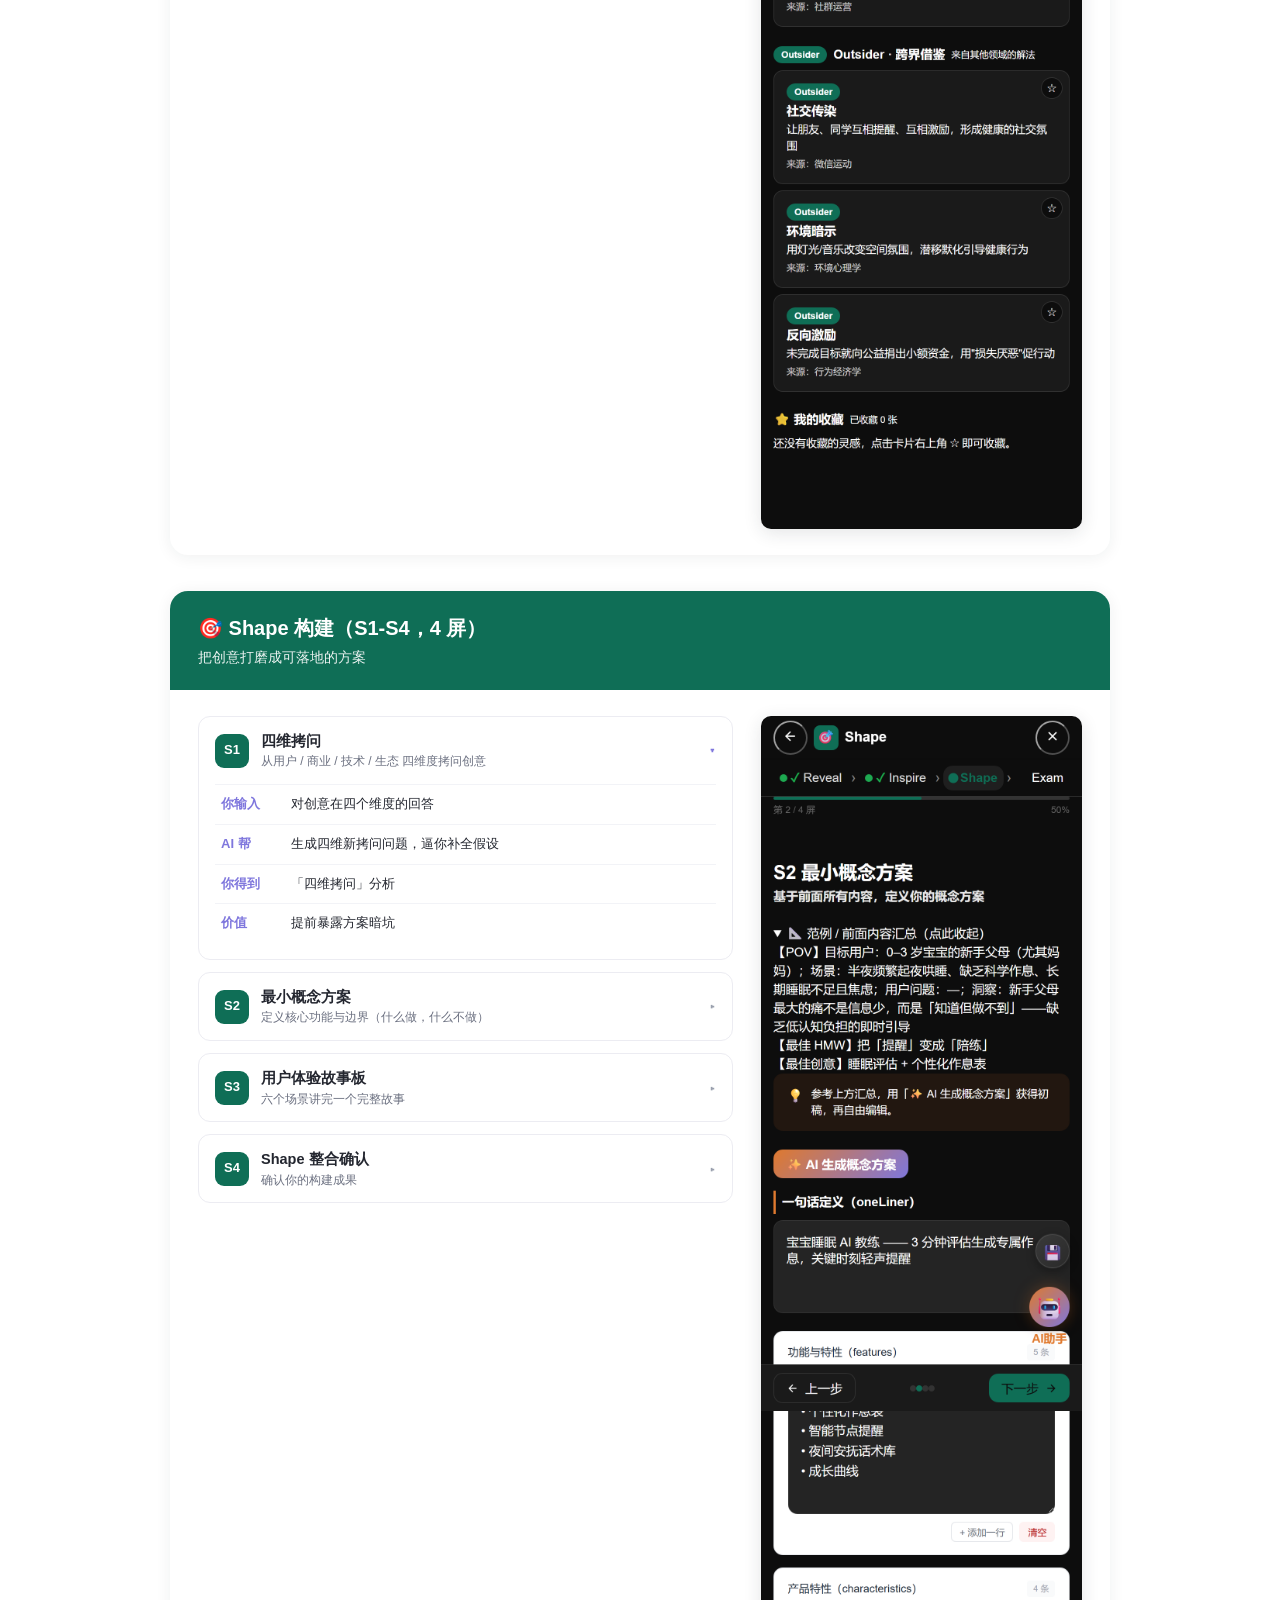
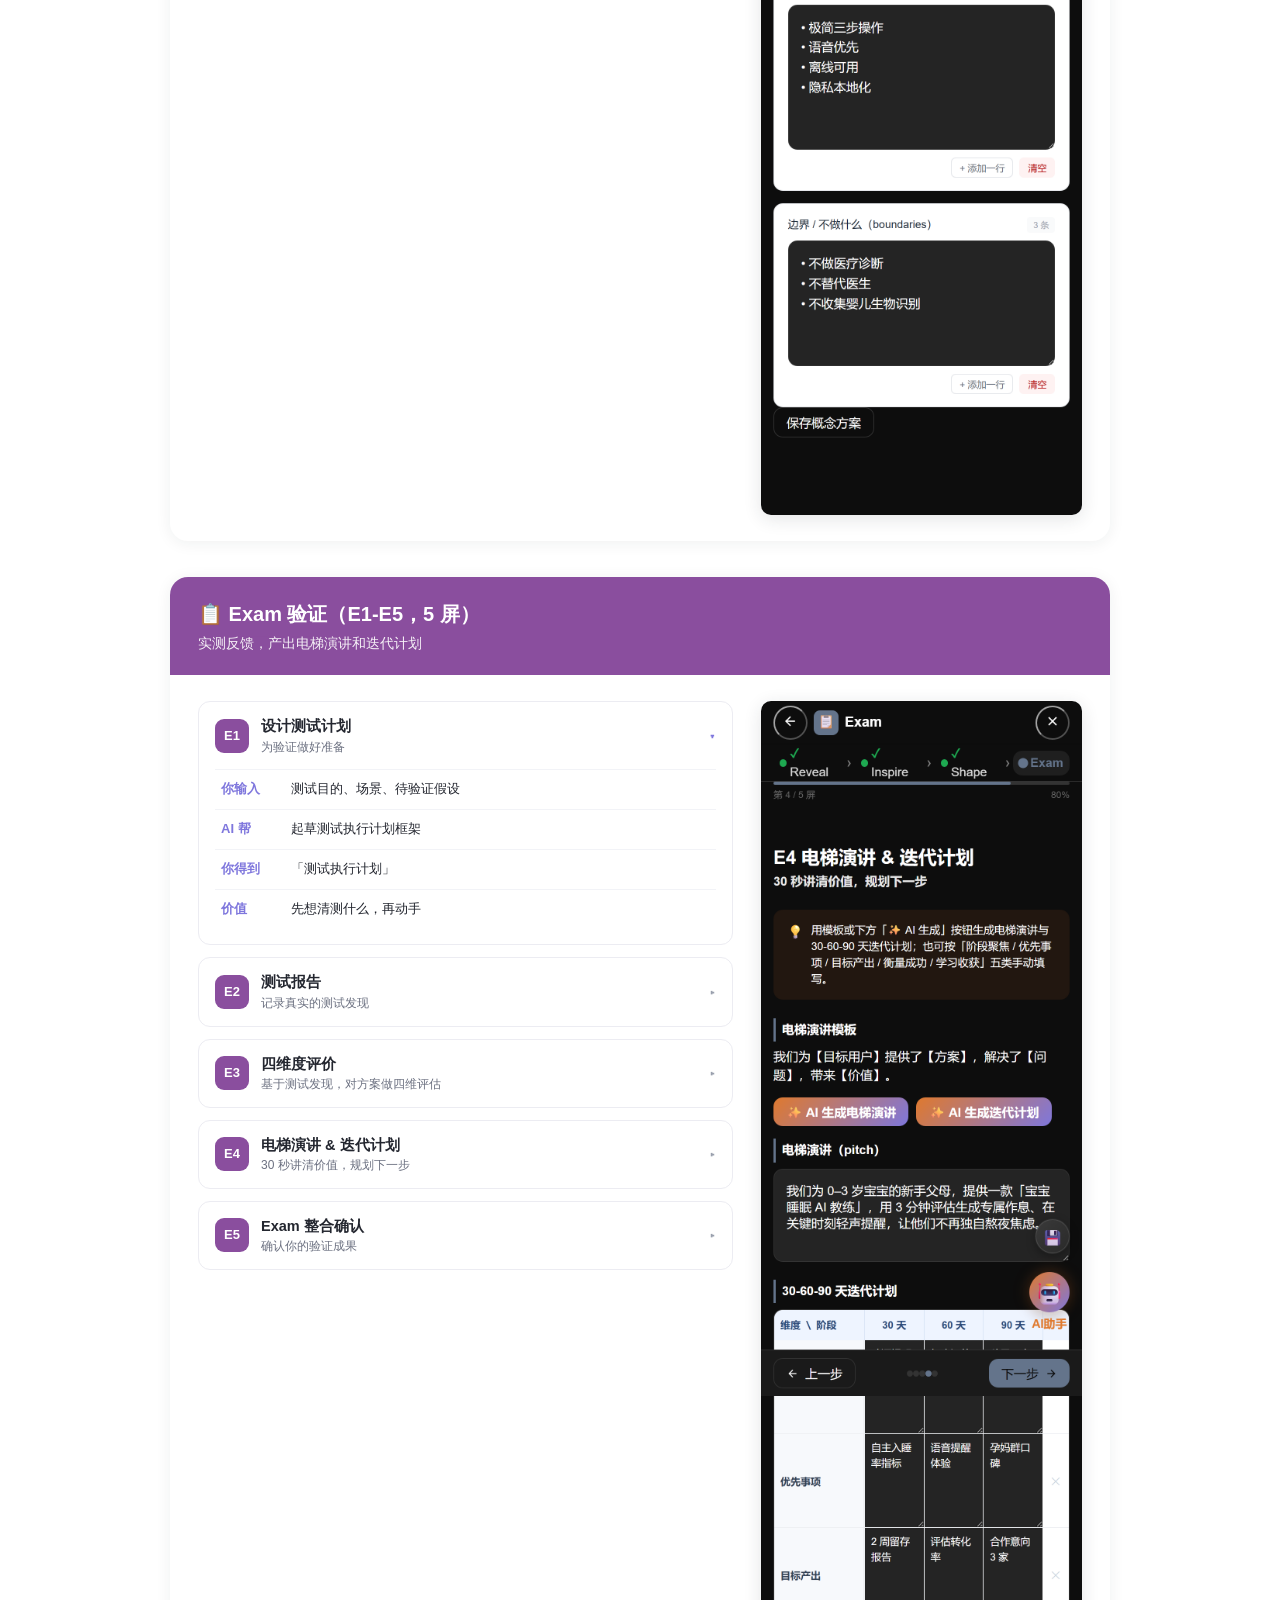
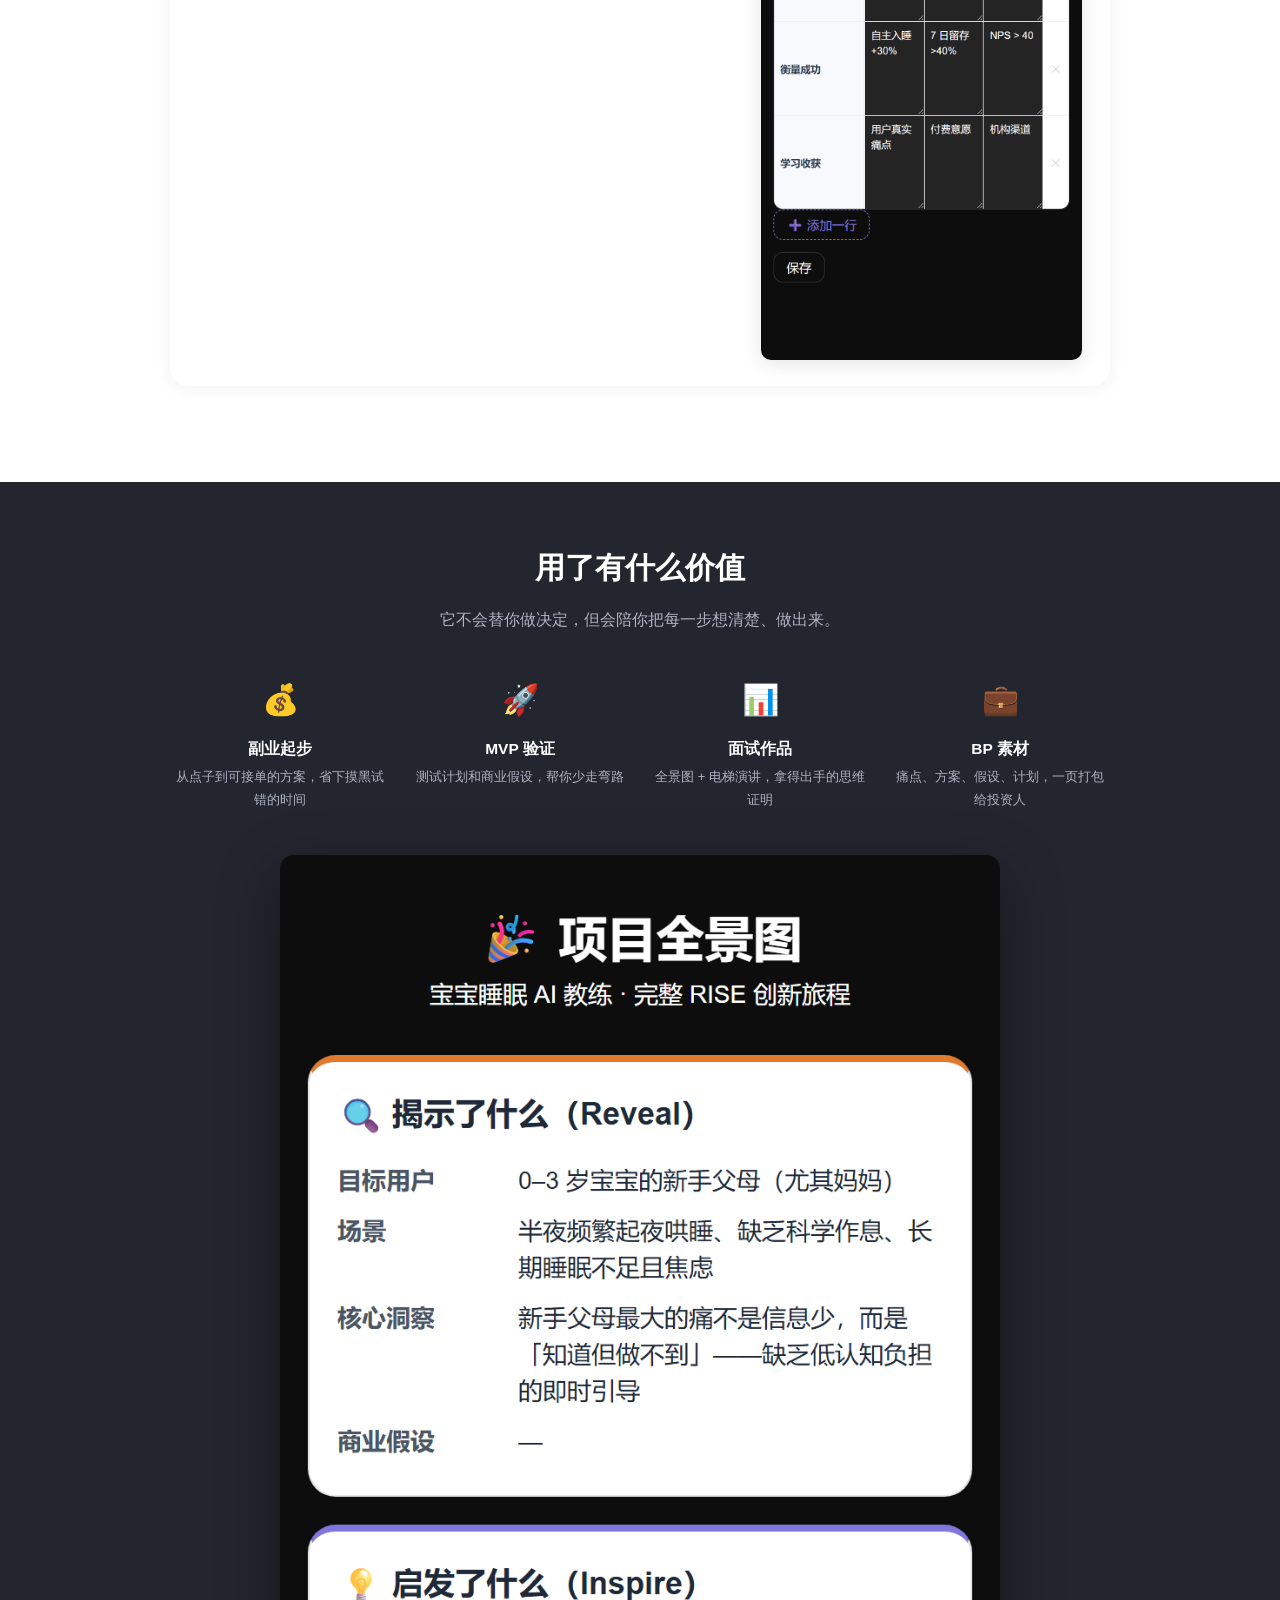
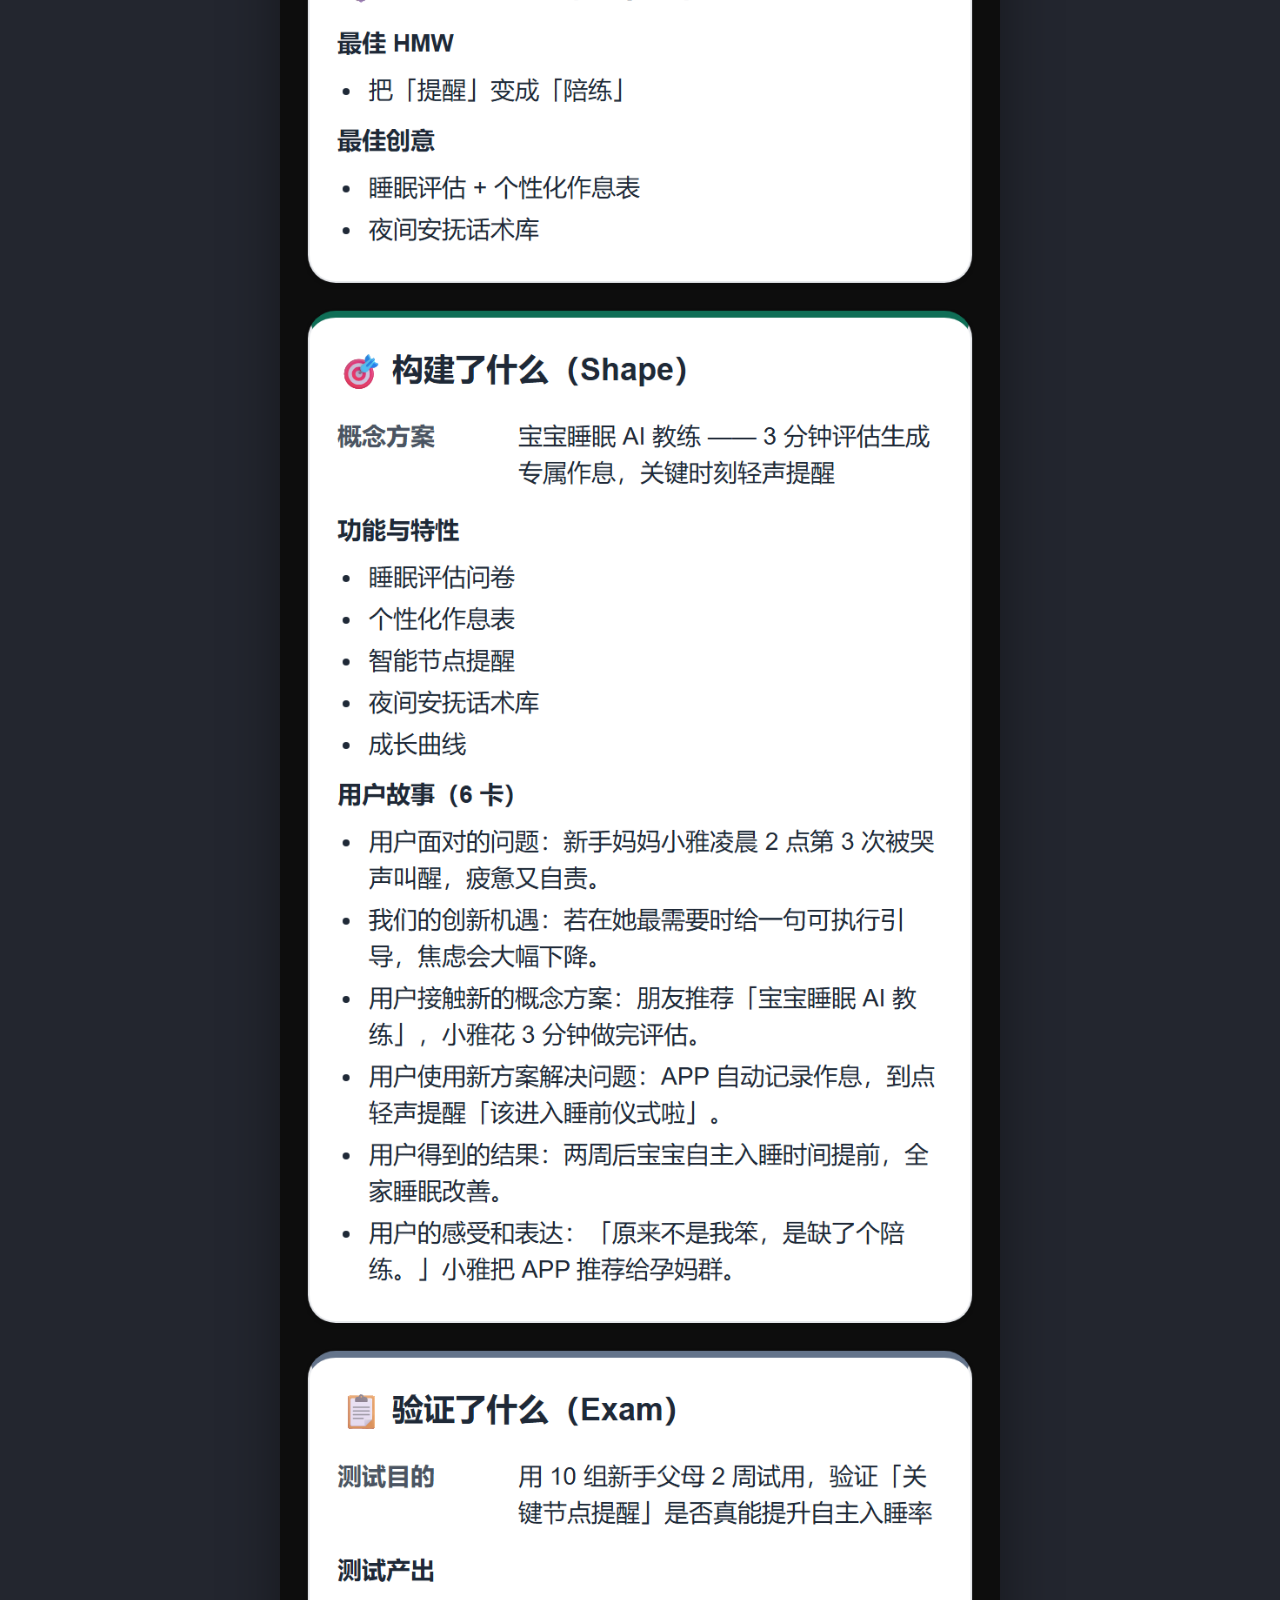
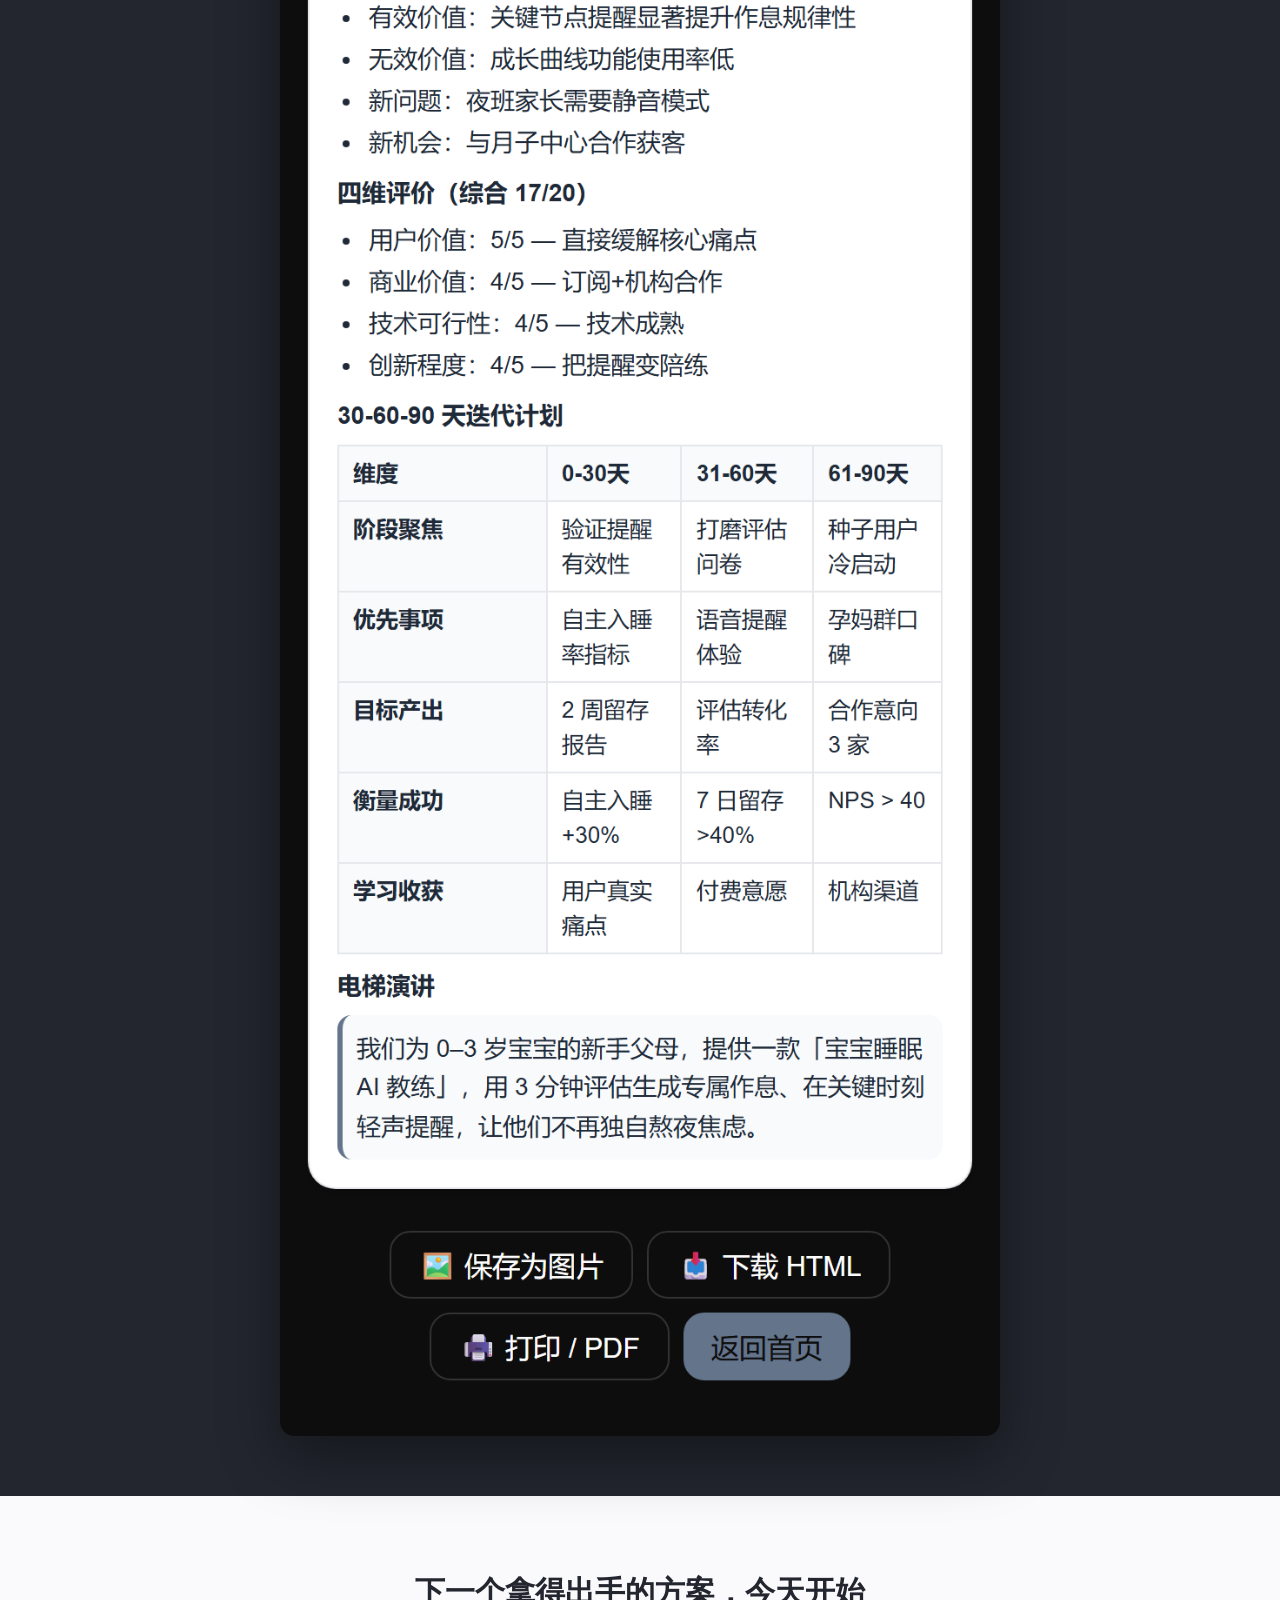
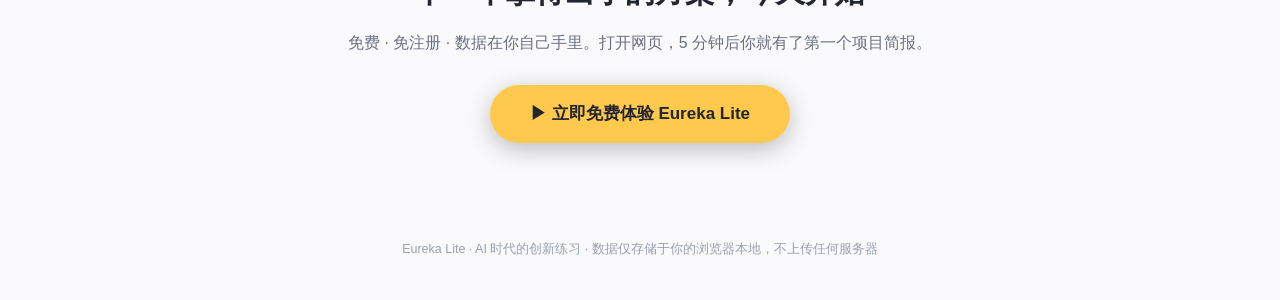
==== commit 7e6c1763: "docs(landing): per-task accordion (input/AI help/output/value) for all 19 screens; 4 concrete user-s" ====
--- a/landing.html
+++ b/landing.html
@@ -20,12 +20,12 @@
   body { font-family: "PingFang SC", "Microsoft YaHei", -apple-system, sans-serif; color: var(--ink); background: var(--bg); line-height: 1.75; }
   img { max-width: 100%; display: block; }
   a { color: var(--primary); }
-  .wrap { max-width: 960px; margin: 0 auto; padding: 0 20px; }
+  .wrap { max-width: 980px; margin: 0 auto; padding: 0 20px; }
 
   /* Hero */
   .hero { background: linear-gradient(160deg, #2B2D42 0%, #4E5BA6 60%, #7F77DD 100%); color: #fff; padding: 72px 0 56px; text-align: center; }
   .hero h1 { font-size: clamp(26px, 5vw, 42px); line-height: 1.3; margin-bottom: 16px; }
-  .hero p.sub { font-size: clamp(15px, 2.4vw, 18px); opacity: .92; max-width: 640px; margin: 0 auto 28px; }
+  .hero p.sub { font-size: clamp(15px, 2.4vw, 18px); opacity: .92; max-width: 660px; margin: 0 auto 28px; }
   .hero .badges { display: flex; gap: 10px; justify-content: center; flex-wrap: wrap; margin-bottom: 32px; }
   .hero .badge { background: rgba(255,255,255,.14); border: 1px solid rgba(255,255,255,.3); border-radius: 999px; padding: 5px 16px; font-size: 13px; }
   .cta-btn { display: inline-block; background: #FFC94D; color: #23262F; font-weight: 800; font-size: 17px; padding: 14px 40px; border-radius: 999px; text-decoration: none; box-shadow: 0 6px 24px rgba(0,0,0,.25); transition: transform .15s; }
@@ -36,34 +36,48 @@
   /* Sections */
   section { padding: 60px 0; }
   h2.sec { font-size: clamp(22px, 4vw, 30px); text-align: center; margin-bottom: 12px; }
-  p.sec-sub { text-align: center; color: var(--muted); max-width: 640px; margin: 0 auto 40px; }
-
-  /* Why */
-  .pains { display: grid; grid-template-columns: repeat(auto-fit, minmax(210px, 1fr)); gap: 16px; }
-  .pain { background: #fff; border-radius: 14px; padding: 22px; box-shadow: 0 2px 12px rgba(35,38,47,.06); }
-  .pain .ico { font-size: 28px; }
-  .pain h3 { font-size: 16px; margin: 8px 0 4px; }
-  .pain p { font-size: 13.5px; color: var(--muted); }
+  p.sec-sub { text-align: center; color: var(--muted); max-width: 680px; margin: 0 auto 40px; }
+
+  /* Who / scenarios */
+  .persons { display: grid; grid-template-columns: repeat(auto-fit, minmax(220px, 1fr)); gap: 16px; }
+  .person { background: #fff; border-radius: 14px; padding: 22px; box-shadow: 0 2px 12px rgba(35,38,47,.06); border-top: 4px solid var(--primary); }
+  .person .ico { font-size: 28px; }
+  .person h3 { font-size: 16px; margin: 8px 0 4px; }
+  .person .scene { font-size: 13.5px; color: var(--ink); }
+  .person .scene b { color: var(--inspire); }
+  .person .pain { font-size: 13px; color: var(--muted); margin-top: 8px; border-top: 1px dashed #ECECF2; padding-top: 8px; }
 
   /* Flow */
-  .flow { display: flex; gap: 8px; justify-content: center; align-items: center; flex-wrap: wrap; margin-bottom: 44px; }
+  .flow { display: flex; gap: 8px; justify-content: center; align-items: center; flex-wrap: wrap; margin-bottom: 18px; }
   .flow .node { border-radius: 12px; padding: 12px 22px; color: #fff; font-weight: 700; font-size: 15px; }
   .flow .arrow { color: #B9BDC9; font-size: 20px; }
+  .flow-hint { text-align: center; color: var(--muted); font-size: 13px; margin-bottom: 40px; }
 
   /* Module cards */
   .module { background: #fff; border-radius: 18px; box-shadow: 0 2px 16px rgba(35,38,47,.07); margin-bottom: 36px; overflow: hidden; }
   .module-head { color: #fff; padding: 20px 28px; }
   .module-head h3 { font-size: 20px; }
   .module-head p { font-size: 13.5px; opacity: .92; }
-  .module-body { padding: 26px 28px; display: grid; grid-template-columns: 1.15fr .85fr; gap: 28px; align-items: start; }
-  @media (max-width: 760px) { .module-body { grid-template-columns: 1fr; } }
-  .module-body table { width: 100%; border-collapse: collapse; font-size: 13.5px; }
-  .module-body td { padding: 9px 8px; border-top: 1px solid #F0F1F5; vertical-align: top; }
-  .module-body td.k { white-space: nowrap; font-weight: 700; width: 84px; }
-  .module-body .shot { border-radius: 10px; overflow: hidden; box-shadow: 0 4px 18px rgba(35,38,47,.12); }
+  .module-body { padding: 26px 28px; display: grid; grid-template-columns: 1.25fr .75fr; gap: 28px; align-items: start; }
+  @media (max-width: 820px) { .module-body { grid-template-columns: 1fr; } }
+  .module-body .shot { border-radius: 10px; overflow: hidden; box-shadow: 0 4px 18px rgba(35,38,47,.12); position: sticky; top: 16px; }
   .module-body .shot img { width: 100%; }
-  .tasks { margin: 4px 0 10px; padding-left: 18px; font-size: 13.5px; }
-  .tasks li { margin-bottom: 3px; }
+  @media (max-width: 820px) { .module-body .shot { position: static; order: -1; } }
+
+  /* Accordion task */
+  .acc { border: 1px solid #ECECF2; border-radius: 12px; margin-bottom: 12px; overflow: hidden; background: #fff; }
+  .acc-head { display: flex; align-items: center; gap: 12px; padding: 14px 16px; cursor: pointer; user-select: none; }
+  .acc-head .num { flex: none; width: 34px; height: 34px; border-radius: 9px; display: flex; align-items: center; justify-content: center; font-weight: 800; font-size: 13px; color: #fff; }
+  .acc-head .t { font-weight: 700; font-size: 14.5px; flex: 1; line-height: 1.4; }
+  .acc-head .t small { display: block; font-weight: 500; font-size: 12px; color: var(--muted); margin-top: 2px; }
+  .acc-head .chev { flex: none; color: #9AA0AE; font-size: 14px; transition: transform .2s; }
+  .acc.open .chev { transform: rotate(90deg); color: var(--primary); }
+  .acc-body { display: none; padding: 0 16px 16px; }
+  .acc.open .acc-body { display: block; }
+  .acc-body table { width: 100%; border-collapse: collapse; font-size: 13px; }
+  .acc-body td { padding: 8px 6px; border-top: 1px solid #F2F3F7; vertical-align: top; }
+  .acc-body td.k { font-weight: 800; white-space: nowrap; width: 70px; color: var(--primary); }
+  .acc-body td.v { color: var(--ink); }
 
   /* Value strip */
   .values { background: #23262F; color: #fff; }
@@ -72,6 +86,8 @@
   .value .ico { font-size: 30px; }
   .value h4 { margin: 8px 0 4px; font-size: 15.5px; }
   .value p { font-size: 13px; color: #AEB3C2; }
+  .values .shot { max-width: 720px; margin: 44px auto 0; border-radius: 14px; overflow: hidden; box-shadow: 0 20px 60px rgba(0,0,0,.4); }
+  .values .shot img { width: 100%; }
 
   /* Final CTA */
   .final { text-align: center; padding: 70px 0; }
@@ -98,16 +114,36 @@
   </div>
 </div>
 
-<!-- ============ WHY ============ -->
+<!-- ============ WHO / SCENARIOS ============ -->
 <section>
   <div class="wrap">
-    <h2 class="sec">为什么你需要它</h2>
-    <p class="sec-sub">创新方法论的书都写得很对，但落到个人，缺的是一个能陪你一步步走完的载体。</p>
-    <div class="pains">
-      <div class="pain"><div class="ico">💡</div><h3>点子多，落地难</h3><p>脑子里天天冒想法，一想到「怎么验证、怎么讲清楚」就卡住。</p></div>
-      <div class="pain"><div class="ico">😤</div><h3>自嗨式创新</h3><p>没挖到用户真痛点就开做，做出来没人用。</p></div>
-      <div class="pain"><div class="ico">🗣️</div><h3>讲不清楚</h3><p>跟别人解释半天「我到底要做啥」，对方还是听不懂。</p></div>
-      <div class="pain"><div class="ico">💸</div><h3>学习成本高</h3><p>创新课几千块，设计咨询按小时收费，个人根本玩不起。</p></div>
+    <h2 class="sec">你是不是也卡在这些场景里</h2>
+    <p class="sec-sub">创新方法论的书都写得很对，但落到具体的人，缺的是一个能陪你一步步走完的载体。下面 4 类人，最该用它。</p>
+    <div class="persons">
+      <div class="person">
+        <div class="ico">💰</div>
+        <h3>想搞副业的打工人</h3>
+        <div class="scene">下班想做个小产品赚外快，脑子里只有「<b>做个笔记 App</b>」这种模糊念头——<b>用户是谁、怎么变现</b>完全没想清，花两周还在原地打转。</div>
+        <div class="pain">痛点：有念头没方法，越想越乱，最后不了了之。</div>
+      </div>
+      <div class="person">
+        <div class="ico">🚀</div>
+        <h3>找投资的早期创业者</h3>
+        <div class="scene">有个点子想拉合伙人或找钱，但讲不清「<b>解决什么真问题、为什么是你</b>」。BP 写三页全是功能罗列，投资人看完不知道价值在哪。</div>
+        <div class="pain">痛点：有热情没故事线，讲出去没人听得懂。</div>
+      </div>
+      <div class="person">
+        <div class="ico">📊</div>
+        <h3>准备跳槽的产品经理</h3>
+        <div class="scene">想做份拿得出手的作品集证明创新能力，但零散想法收不成「<b>洞察 → 方案 → 演讲</b>」的完整链路，面试时只能干讲。</div>
+        <div class="pain">痛点：有经历没沉淀，作品集缺一条主线。</div>
+      </div>
+      <div class="person">
+        <div class="ico">🏢</div>
+        <h3>被派去「搞创新」的团队</h3>
+        <div class="scene">老板一句「搞点创新」，团队自嗨式脑暴一堆点子，<b>没挖到用户真痛点</b>，做出来没人用，KPI 却压着要产出。</div>
+        <div class="pain">痛点：有动作没方向，落地即无人问津。</div>
+      </div>
     </div>
   </div>
 </section>
@@ -116,13 +152,14 @@
 <section style="background:#fff;">
   <div class="wrap">
     <h2 class="sec">如何用：RISE 四步法，19 个任务屏</h2>
-    <p class="sec-sub">每一步都有明确的任务、输入、AI 帮助和产出。你只需要跟着走。</p>
+    <p class="sec-sub">每一步都拆成具体任务。点开下面任意任务，就能看到你该输入什么、AI 帮你做什么、最后得到什么、有什么价值。</p>
     <div class="flow">
       <span class="node" style="background:var(--reveal);">R 揭示</span><span class="arrow">→</span>
       <span class="node" style="background:var(--inspire);">I 启发</span><span class="arrow">→</span>
       <span class="node" style="background:var(--shape);">S 构建</span><span class="arrow">→</span>
       <span class="node" style="background:var(--exam);">E 验证</span>
     </div>
+    <p class="flow-hint">提示：每个任务卡可点击展开 ▸ 看「输入 / AI 帮助 / 得到 / 价值」</p>
 
     <!-- Reveal -->
     <div class="module">
@@ -132,19 +169,51 @@
       </div>
       <div class="module-body">
         <div>
-          <ul class="tasks">
-            <li><b>R1 描述你的场景</b> · 写下一个具体的用户场景或挑战</li>
-            <li><b>R2 探索用户旅程</b> · 从用户视角走一遍完整流程，标注关键触点</li>
-            <li><b>R3 洞察用户痛点</b> · 用 FIND 四步法（事实→解释→需求→凝练）挖出 POV 洞察，一次推进一个主 POV，其余可暂存</li>
-            <li><b>R4 对齐商业目标</b> · AI 识别利益相关方需求，生成可验证的商业假设</li>
-            <li><b>R5 项目简报</b> · 一页纸汇总全部创新资产（含全部 POV 清单）</li>
-          </ul>
-          <table>
-            <tr><td class="k">你输入</td><td>场景描述、用户旅程关键发现、FIND 四步的思考</td></tr>
-            <tr><td class="k">AI 帮你</td><td>解释现象、建议深层需求、凝练 POV、识别利益相关方、生成商业假设</td></tr>
-            <tr><td class="k">你得到</td><td>项目简报：目标用户、场景、POV 洞察、利益相关方、商业假设</td></tr>
-            <tr><td class="k">价值</td><td>确保你做的是「真需求」，并提前想清楚谁支持、谁反对</td></tr>
-          </table>
+          <div class="acc open">
+            <div class="acc-head"><span class="num" style="background:var(--reveal);">R1</span><span class="t">描述你的场景<small>描述一个具体的用户场景或挑战</small></span><span class="chev">▸</span></div>
+            <div class="acc-body"><table>
+              <tr><td class="k">你输入</td><td class="v">一句话点子 + 目标用户 + 具体场景（谁、在什么情境下、遇到什么麻烦）</td></tr>
+              <tr><td class="k">AI 帮</td><td class="v">用「帮我想」模式追问澄清、补全场景要素、给对话式引导</td></tr>
+              <tr><td class="k">你得到</td><td class="v">具象化的「用户画像」+ 完整的「用户任务（JTBD）」</td></tr>
+              <tr><td class="k">价值</td><td class="v">把模糊念头变成可分析的起点，避免凭空假设</td></tr>
+            </table></div>
+          </div>
+          <div class="acc">
+            <div class="acc-head"><span class="num" style="background:var(--reveal);">R2</span><span class="t">探索用户旅程<small>从用户视角走一遍完整流程</small></span><span class="chev">▸</span></div>
+            <div class="acc-body"><table>
+              <tr><td class="k">你输入</td><td class="v">用户在接触前 → 使用 → 离开后 各阶段的关键动作</td></tr>
+              <tr><td class="k">AI 帮</td><td class="v">提示关键触点、标注体验断裂点、补充你没想到的中间环节</td></tr>
+              <tr><td class="k">你得到</td><td class="v">完整的「用户旅程地图」+ 关键触点发现</td></tr>
+              <tr><td class="k">价值</td><td class="v">定位用户在哪一步最痛，为后面挖需求锚定位置</td></tr>
+            </table></div>
+          </div>
+          <div class="acc">
+            <div class="acc-head"><span class="num" style="background:var(--reveal);">R3</span><span class="t">洞察用户痛点 · FIND<small>用 FIND 四步挖深层需求，一次只推进一个主 POV</small></span><span class="chev">▸</span></div>
+            <div class="acc-body"><table>
+              <tr><td class="k">你输入</td><td class="v">逐屏填 Fact(事实)→Interpret(解释)→Need(需求)→Distill(凝练)；可开多个发现，每次只推进一个「主 POV」，其余暂存</td></tr>
+              <tr><td class="k">AI 帮</td><td class="v">每步给示例与追问，帮你从现象挖到深层需求；把多个发现的 POV 标记为「主 POV」或「暂存」</td></tr>
+              <tr><td class="k">你得到</td><td class="v">经 FIND 推导的 POV 洞察（一句话讲清用户真需求）+ 全部 POV 清单</td></tr>
+              <tr><td class="k">价值</td><td class="v">区分「自嗨需求」和「真需求」，主线一次只专注一条</td></tr>
+            </table></div>
+          </div>
+          <div class="acc">
+            <div class="acc-head"><span class="num" style="background:var(--reveal);">R4</span><span class="t">对齐商业目标<small>识别利益相关方需求，生成可验证商业假设</small></span><span class="chev">▸</span></div>
+            <div class="acc-body"><table>
+              <tr><td class="k">你输入</td><td class="v">浏览 AI 给出的利益相关方，对每条需求打分做反馈</td></tr>
+              <tr><td class="k">AI 帮</td><td class="v">调用大模型识别 4 类利益相关方及其与主题强相关的具体需求（12 分制），并基于洞察生成可验证商业假设</td></tr>
+              <tr><td class="k">你得到</td><td class="v">利益相关方需求矩阵 + 商业价值假设</td></tr>
+              <tr><td class="k">价值</td><td class="v">提前看清谁支持谁反对、假设是否站得住</td></tr>
+            </table></div>
+          </div>
+          <div class="acc">
+            <div class="acc-head"><span class="num" style="background:var(--reveal);">R5</span><span class="t">项目简报<small>汇总你的创新资产（含全部 POV 清单）</small></span><span class="chev">▸</span></div>
+            <div class="acc-body"><table>
+              <tr><td class="k">你输入</td><td class="v">查看 / 微调各模块汇总（可编辑洞察、场景、假设）</td></tr>
+              <tr><td class="k">AI 帮</td><td class="v">自动聚合 Reveal 全部创新资产成结构化简报</td></tr>
+              <tr><td class="k">你得到</td><td class="v">一页「项目简报」（含全部 POV 清单与状态）</td></tr>
+              <tr><td class="k">价值</td><td class="v">阶段收口，沉淀可复用的创新资产</td></tr>
+            </table></div>
+          </div>
         </div>
         <div class="shot"><img src="assets/screenshots/real-inspire-1.png" alt="POV 重构界面截图" /></div>
       </div>
@@ -158,19 +227,51 @@
       </div>
       <div class="module-body">
         <div>
-          <ul class="tasks">
-            <li><b>I1 重构用户问题</b> · 从 POV 出发，四维重构 HMW 创新机遇问题</li>
-            <li><b>I2 寻找灵感</b> · NCO 灵感卡：New / Cool / Outsider，9 张卡片帮你跳出定势</li>
-            <li><b>I3 生成创意</b> · AI 把 HMW 和灵感做「强制连接」，交叉出创意</li>
-            <li><b>I4 筛选最佳创意</b> · 可行性 / 用户价值 / 商业价值 / 创新程度四维打分</li>
-            <li><b>I5 阶段总结</b> · 确认最佳 HMW 与最佳创意</li>
-          </ul>
-          <table>
-            <tr><td class="k">你输入</td><td>勾选的 HMW、收藏的灵感卡、对创意的打分判断</td></tr>
-            <tr><td class="k">AI 帮你</td><td>重构 HMW、推荐跨界灵感、交叉生成创意、陪你想（头脑风暴 / 挑刺 / 查资料三种模式）</td></tr>
-            <tr><td class="k">你得到</td><td>一批结构化创意 + 一个四维打分选出的最佳创意</td></tr>
-            <tr><td class="k">价值</td><td>从「只有一个想法」到「有一组可选方向」，还知道为什么选它</td></tr>
-          </table>
+          <div class="acc open">
+            <div class="acc-head"><span class="num" style="background:var(--inspire);">I1</span><span class="t">重构用户问题<small>从 POV 出发，四维重构创新机遇（HMW）</small></span><span class="chev">▸</span></div>
+            <div class="acc-body"><table>
+              <tr><td class="k">你输入</td><td class="v">选定主 POV 作为起点</td></tr>
+              <tr><td class="k">AI 帮</td><td class="v">从价值 / 可行性 / 用户 / 约束四个维度重写 HMW 问题，生成多个版本</td></tr>
+              <tr><td class="k">你得到</td><td class="v">一组重构后的 HMW 机遇问题（勾选最多 2 个最佳）</td></tr>
+              <tr><td class="k">价值</td><td class="v">问题对了方向才对，把好洞察转成可发散的「好问题」</td></tr>
+            </table></div>
+          </div>
+          <div class="acc">
+            <div class="acc-head"><span class="num" style="background:var(--inspire);">I2</span><span class="t">寻找灵感<small>NCO：New / Cool / Outsider</small></span><span class="chev">▸</span></div>
+            <div class="acc-body"><table>
+              <tr><td class="k">你输入</td><td class="v">收藏 / 添加你觉得对的灵感卡</td></tr>
+              <tr><td class="k">AI 帮</td><td class="v">用 NCO 法（新趋势 / 跨界 / 外行视角）生成 9 张灵感卡，跳出定势</td></tr>
+              <tr><td class="k">你得到</td><td class="v">多维度「灵感库」</td></tr>
+              <tr><td class="k">价值</td><td class="v">打破思维惯性，给创意找原料</td></tr>
+            </table></div>
+          </div>
+          <div class="acc">
+            <div class="acc-head"><span class="num" style="background:var(--inspire);">I3</span><span class="t">生成创意<small>基于灵感，做「强制连接」</small></span><span class="chev">▸</span></div>
+            <div class="acc-body"><table>
+              <tr><td class="k">你输入</td><td class="v">选定 HMW + 挑选灵感卡</td></tr>
+              <tr><td class="k">AI 帮</td><td class="v">做「强制连接」，把 HMW 和灵感交叉碰撞，生成大量创意点子</td></tr>
+              <tr><td class="k">你得到</td><td class="v">大量「创意点子」</td></tr>
+              <tr><td class="k">价值</td><td class="v">从「只有一个想法」变「有一组可选方向」</td></tr>
+            </table></div>
+          </div>
+          <div class="acc">
+            <div class="acc-head"><span class="num" style="background:var(--inspire);">I4</span><span class="t">筛选最佳创意<small>四维打分，选出最佳</small></span><span class="chev">▸</span></div>
+            <div class="acc-body"><table>
+              <tr><td class="k">你输入</td><td class="v">对候选创意做四维（可行性 / 用户价值 / 商业价值 / 创新度）打分与判断</td></tr>
+              <tr><td class="k">AI 帮</td><td class="v">陪你想（头脑风暴 / 挑刺 / 查资料），指出盲点</td></tr>
+              <tr><td class="k">你得到</td><td class="v">「最佳创意」及选择理由</td></tr>
+              <tr><td class="k">价值</td><td class="v">不只多，还要知道为什么选它</td></tr>
+            </table></div>
+          </div>
+          <div class="acc">
+            <div class="acc-head"><span class="num" style="background:var(--inspire);">I5</span><span class="t">Inspire 阶段总结<small>确认启发成果</small></span><span class="chev">▸</span></div>
+            <div class="acc-body"><table>
+              <tr><td class="k">你输入</td><td class="v">确认最佳 HMW 与最佳创意</td></tr>
+              <tr><td class="k">AI 帮</td><td class="v">自动汇总 Inspire 成果</td></tr>
+              <tr><td class="k">你得到</td><td class="v">Inspire 阶段总结（衔接 Shape）</td></tr>
+              <tr><td class="k">价值</td><td class="v">收敛决策，带着理由进入构建</td></tr>
+            </table></div>
+          </div>
         </div>
         <div class="shot"><img src="assets/screenshots/real-inspire-2.png" alt="灵感卡片界面截图" /></div>
       </div>
@@ -184,18 +285,42 @@
       </div>
       <div class="module-body">
         <div>
-          <ul class="tasks">
-            <li><b>S1 四维拷问</b> · 从用户 / 商业 / 技术 / 生态四个维度拷问你的创意</li>
-            <li><b>S2 最小概念方案</b> · 一句话定义 + 功能 + 特性 + 边界（明确不做什么）</li>
-            <li><b>S3 用户体验故事板</b> · AI 用你的第一人称视角写 6 格场景故事，配内置示例插图</li>
-            <li><b>S4 整合确认</b> · 核对概念方案与用户故事</li>
-          </ul>
-          <table>
-            <tr><td class="k">你输入</td><td>对拷问问题的回答、方案的功能与边界决策</td></tr>
-            <tr><td class="k">AI 帮你</td><td>生成拷问问题、起草概念卡与 6 格故事板（场景化、含情绪）</td></tr>
-            <tr><td class="k">你得到</td><td>最小概念方案（功能/特性/边界）+ 用户故事板</td></tr>
-            <tr><td class="k">价值</td><td>3 分钟就能跟人讲清楚「你到底要做啥、不做什么」</td></tr>
-          </table>
+          <div class="acc open">
+            <div class="acc-head"><span class="num" style="background:var(--shape);">S1</span><span class="t">四维拷问<small>从用户 / 商业 / 技术 / 生态 四维度拷问创意</small></span><span class="chev">▸</span></div>
+            <div class="acc-body"><table>
+              <tr><td class="k">你输入</td><td class="v">对创意在四个维度的回答</td></tr>
+              <tr><td class="k">AI 帮</td><td class="v">生成四维新拷问问题，逼你补全假设</td></tr>
+              <tr><td class="k">你得到</td><td class="v">「四维拷问」分析</td></tr>
+              <tr><td class="k">价值</td><td class="v">提前暴露方案暗坑</td></tr>
+            </table></div>
+          </div>
+          <div class="acc">
+            <div class="acc-head"><span class="num" style="background:var(--shape);">S2</span><span class="t">最小概念方案<small>定义核心功能与边界（什么做，什么不做）</small></span><span class="chev">▸</span></div>
+            <div class="acc-body"><table>
+              <tr><td class="k">你输入</td><td class="v">一句话定义 + 功能（做什么）/ 特性（怎么做）/ 边界（不做什么）决策</td></tr>
+              <tr><td class="k">AI 帮</td><td class="v">起草概念卡初稿，建议功能与边界</td></tr>
+              <tr><td class="k">你得到</td><td class="v">最小概念方案（MVP）三卡</td></tr>
+              <tr><td class="k">价值</td><td class="v">3 分钟讲清「做啥、不做啥」</td></tr>
+            </table></div>
+          </div>
+          <div class="acc">
+            <div class="acc-head"><span class="num" style="background:var(--shape);">S3</span><span class="t">用户体验故事板<small>六个场景讲完一个完整故事</small></span><span class="chev">▸</span></div>
+            <div class="acc-body"><table>
+              <tr><td class="k">你输入</td><td class="v">触发 AI 写故事或微调 6 格文案，可贴图</td></tr>
+              <tr><td class="k">AI 帮</td><td class="v">用你第一人称视角写 6 格场景故事（含情绪），配内置示例插图</td></tr>
+              <tr><td class="k">你得到</td><td class="v">「用户体验故事板」</td></tr>
+              <tr><td class="k">价值</td><td class="v">提前看到用户会怎么用、什么感受</td></tr>
+            </table></div>
+          </div>
+          <div class="acc">
+            <div class="acc-head"><span class="num" style="background:var(--shape);">S4</span><span class="t">Shape 整合确认<small>确认你的构建成果</small></span><span class="chev">▸</span></div>
+            <div class="acc-body"><table>
+              <tr><td class="k">你输入</td><td class="v">核对概念方案与故事板一致性</td></tr>
+              <tr><td class="k">AI 帮</td><td class="v">汇总构建成果</td></tr>
+              <tr><td class="k">你得到</td><td class="v">原型方案确认</td></tr>
+              <tr><td class="k">价值</td><td class="v">带着完整方案进入验证</td></tr>
+            </table></div>
+          </div>
         </div>
         <div class="shot"><img src="assets/screenshots/real-shape-2.png" alt="概念卡片界面截图" /></div>
       </div>
@@ -209,19 +334,51 @@
       </div>
       <div class="module-body">
         <div>
-          <ul class="tasks">
-            <li><b>E1 设计测试计划</b> · 测试目的、场景、待验证假设</li>
-            <li><b>E2 测试报告</b> · 诚实记录验证了什么、错在哪里</li>
-            <li><b>E3 四维度评价</b> · 用测试事实支撑四维评分</li>
-            <li><b>E4 电梯演讲 &amp; 迭代计划</b> · AI 生成 30 秒电梯演讲 + 30-60-90 天迭代计划</li>
-            <li><b>E5 整合确认</b> · 完成项目，生成全景图</li>
-          </ul>
-          <table>
-            <tr><td class="k">你输入</td><td>测试计划要素、真实测试发现与反思</td></tr>
-            <tr><td class="k">AI 帮你</td><td>起草测试计划、生成电梯演讲、规划 30-60-90 天行动</td></tr>
-            <tr><td class="k">你得到</td><td>电梯演讲 + 迭代计划 + 项目全景图（一页打包全部成果）</td></tr>
-            <tr><td class="k">价值</td><td>直接拿去接副业单、找合伙人、投 BP、面试展示</td></tr>
-          </table>
+          <div class="acc open">
+            <div class="acc-head"><span class="num" style="background:var(--exam);">E1</span><span class="t">设计测试计划<small>为验证做好准备</small></span><span class="chev">▸</span></div>
+            <div class="acc-body"><table>
+              <tr><td class="k">你输入</td><td class="v">测试目的、场景、待验证假设</td></tr>
+              <tr><td class="k">AI 帮</td><td class="v">起草测试执行计划框架</td></tr>
+              <tr><td class="k">你得到</td><td class="v">「测试执行计划」</td></tr>
+              <tr><td class="k">价值</td><td class="v">先想清测什么，再动手</td></tr>
+            </table></div>
+          </div>
+          <div class="acc">
+            <div class="acc-head"><span class="num" style="background:var(--exam);">E2</span><span class="t">测试报告<small>记录真实的测试发现</small></span><span class="chev">▸</span></div>
+            <div class="acc-body"><table>
+              <tr><td class="k">你输入</td><td class="v">真实测试的发现、错在哪里（诚实记录）</td></tr>
+              <tr><td class="k">AI 帮</td><td class="v">引导结构化记录</td></tr>
+              <tr><td class="k">你得到</td><td class="v">「测试报告」</td></tr>
+              <tr><td class="k">价值</td><td class="v">用事实替代自我感觉</td></tr>
+            </table></div>
+          </div>
+          <div class="acc">
+            <div class="acc-head"><span class="num" style="background:var(--exam);">E3</span><span class="t">四维度评价<small>基于测试发现，对方案做四维评估</small></span><span class="chev">▸</span></div>
+            <div class="acc-body"><table>
+              <tr><td class="k">你输入</td><td class="v">基于测试事实做四维评分</td></tr>
+              <tr><td class="k">AI 帮</td><td class="v">用测试发现支撑打分，避免拍脑袋</td></tr>
+              <tr><td class="k">你得到</td><td class="v">「四维度评价」</td></tr>
+              <tr><td class="k">价值</td><td class="v">客观判断方案成色</td></tr>
+            </table></div>
+          </div>
+          <div class="acc">
+            <div class="acc-head"><span class="num" style="background:var(--exam);">E4</span><span class="t">电梯演讲 &amp; 迭代计划<small>30 秒讲清价值，规划下一步</small></span><span class="chev">▸</span></div>
+            <div class="acc-body"><table>
+              <tr><td class="k">你输入</td><td class="v">确认核心卖点</td></tr>
+              <tr><td class="k">AI 帮</td><td class="v">生成 30 秒电梯演讲 + 30-60-90 天迭代计划</td></tr>
+              <tr><td class="k">你得到</td><td class="v">电梯演讲 + 迭代计划</td></tr>
+              <tr><td class="k">价值</td><td class="v">拿去讲、拿去推</td></tr>
+            </table></div>
+          </div>
+          <div class="acc">
+            <div class="acc-head"><span class="num" style="background:var(--exam);">E5</span><span class="t">Exam 整合确认<small>确认你的验证成果</small></span><span class="chev">▸</span></div>
+            <div class="acc-body"><table>
+              <tr><td class="k">你输入</td><td class="v">确认验证成果</td></tr>
+              <tr><td class="k">AI 帮</td><td class="v">生成项目全景图（一页打包全部）</td></tr>
+              <tr><td class="k">你得到</td><td class="v">项目全景图</td></tr>
+              <tr><td class="k">价值</td><td class="v">一键沉淀全部成果</td></tr>
+            </table></div>
+          </div>
         </div>
         <div class="shot"><img src="assets/screenshots/real-exam-4.png" alt="电梯演讲与迭代计划截图" /></div>
       </div>
@@ -240,9 +397,7 @@
       <div class="value"><div class="ico">📊</div><h4>面试作品</h4><p>全景图 + 电梯演讲，拿得出手的思维证明</p></div>
       <div class="value"><div class="ico">💼</div><h4>BP 素材</h4><p>痛点、方案、假设、计划，一页打包给投资人</p></div>
     </div>
-    <div class="shot" style="max-width:720px;margin:44px auto 0;border-radius:14px;overflow:hidden;box-shadow:0 20px 60px rgba(0,0,0,.4);">
-      <img src="assets/screenshots/real-panorama.png" alt="项目全景图截图" />
-    </div>
+    <div class="shot"><img src="assets/screenshots/real-panorama.png" alt="项目全景图截图" /></div>
   </div>
 </section>
 
@@ -259,5 +414,13 @@
   Eureka Lite · AI 时代的创新练习 · 数据仅存储于你的浏览器本地，不上传任何服务器
 </footer>
 
+<script>
+  document.querySelectorAll('.acc-head').forEach(function (h) {
+    h.addEventListener('click', function () {
+      h.parentElement.classList.toggle('open');
+    });
+  });
+</script>
+
 </body>
 </html>
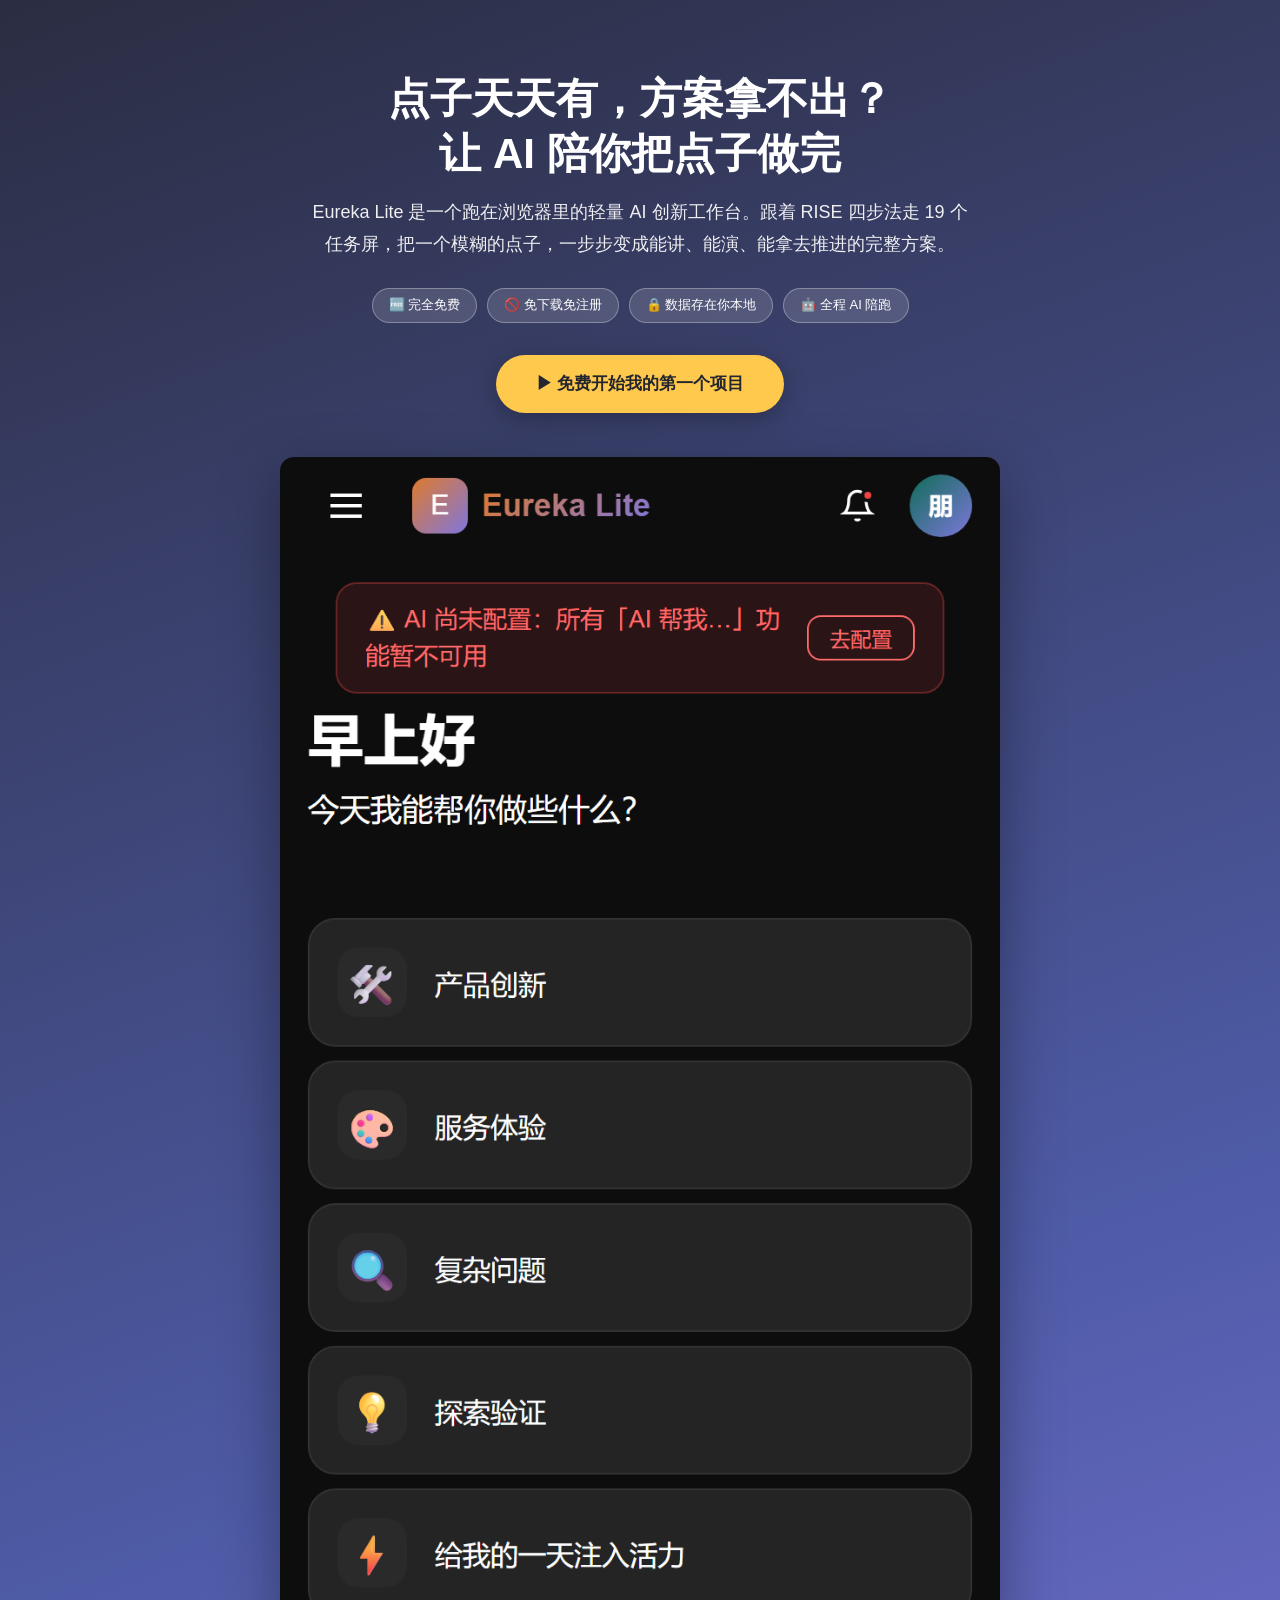
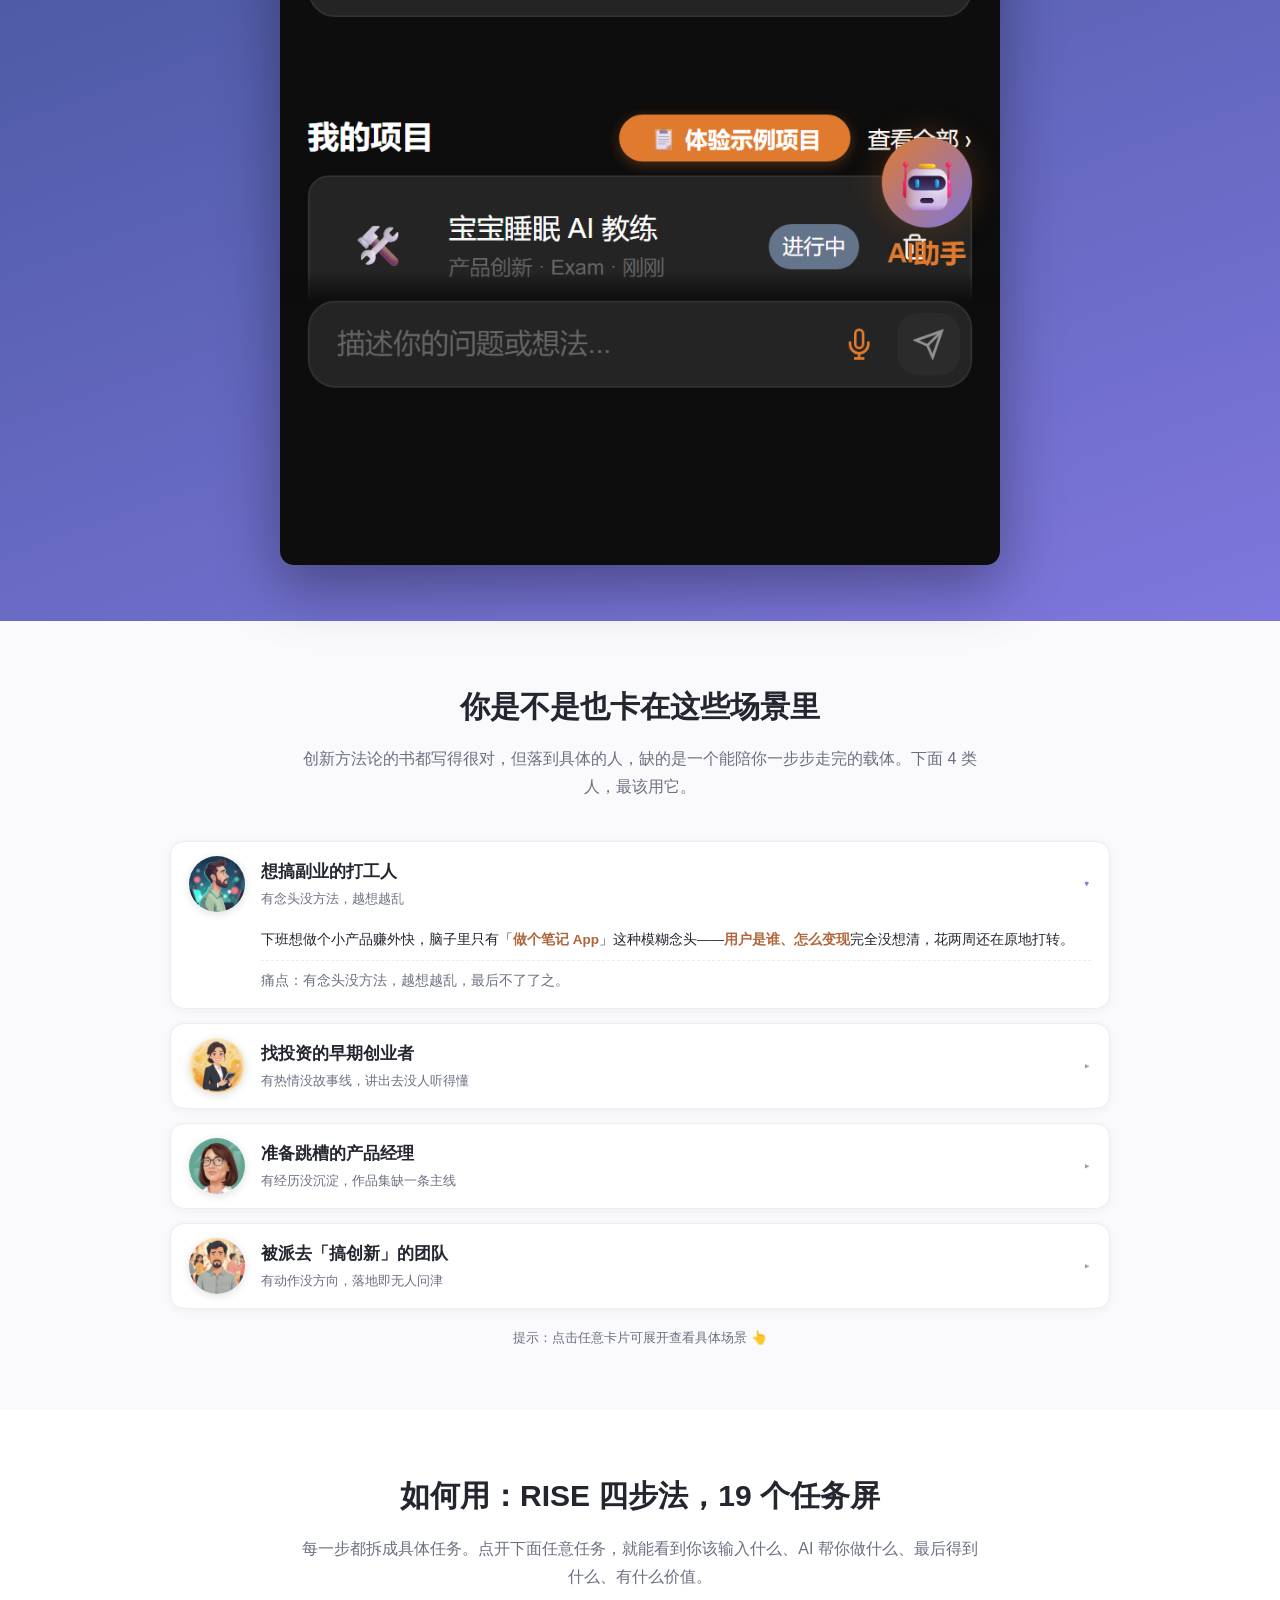
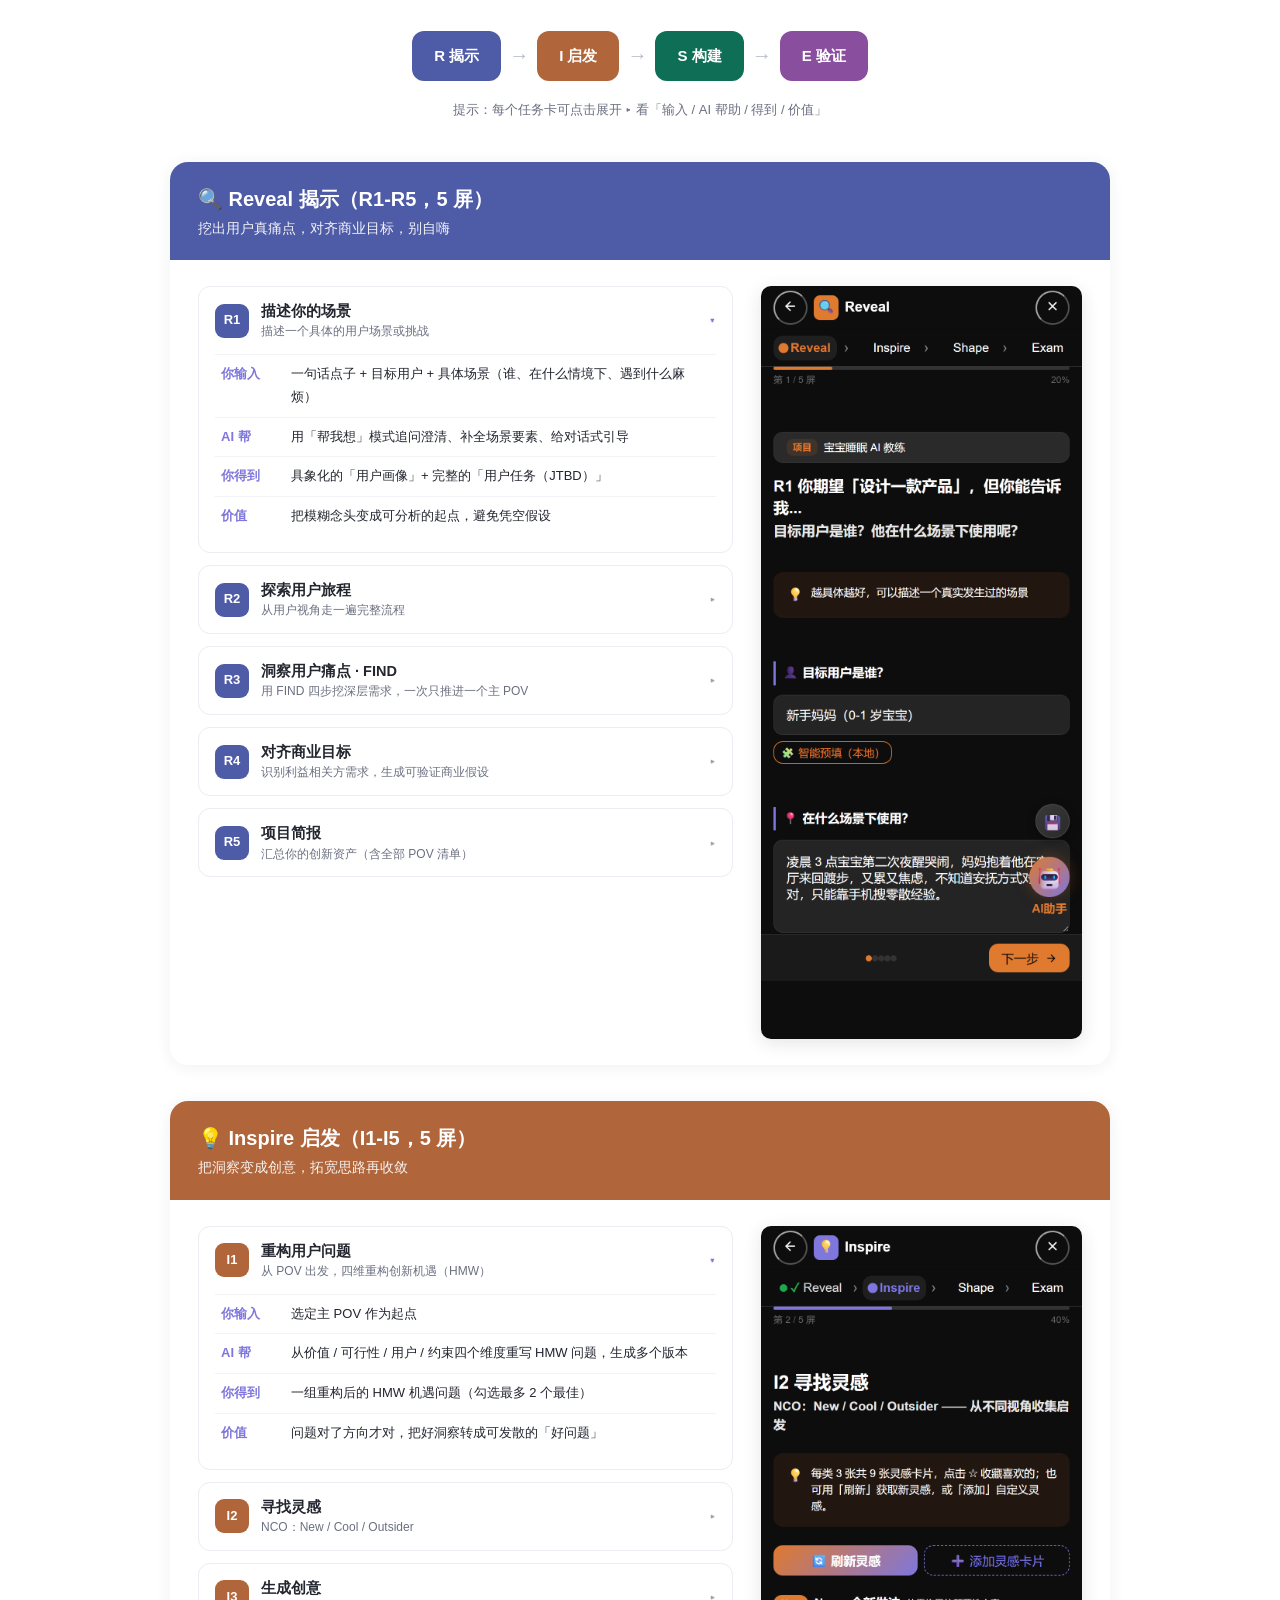
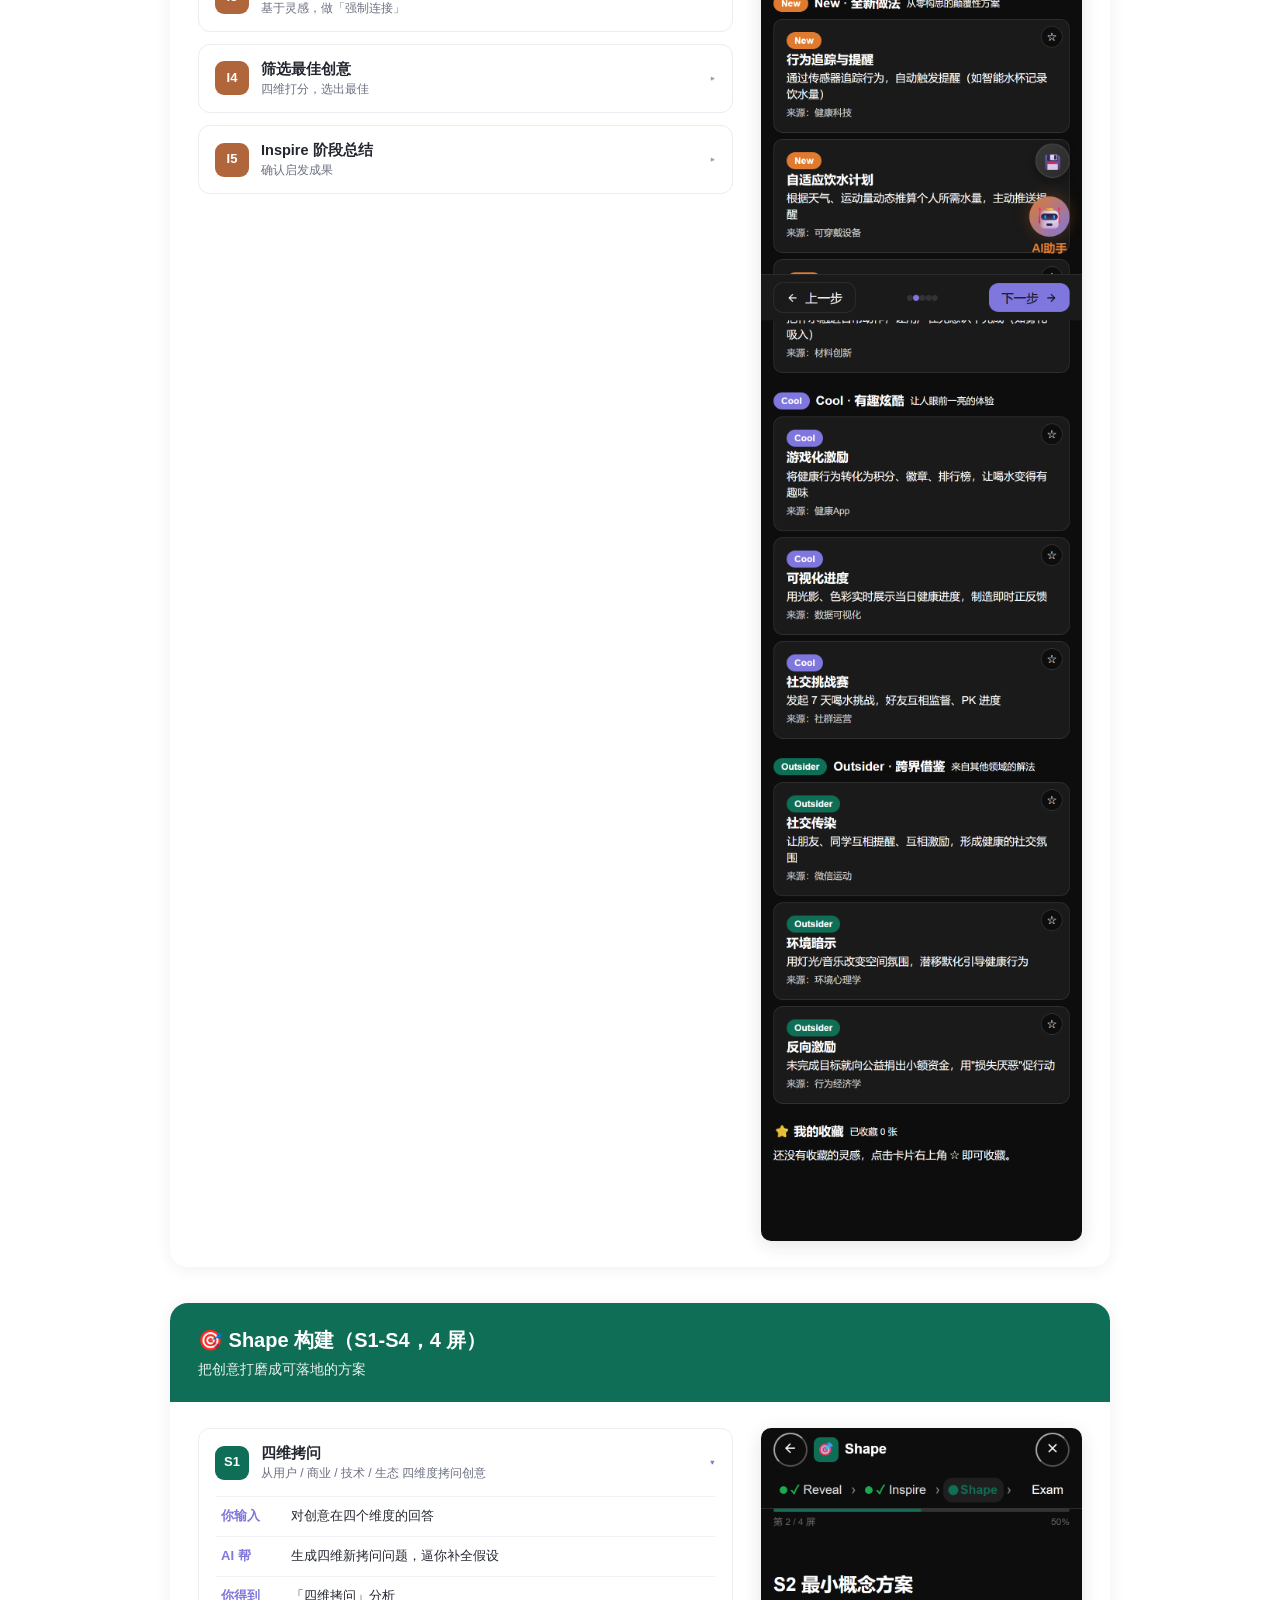
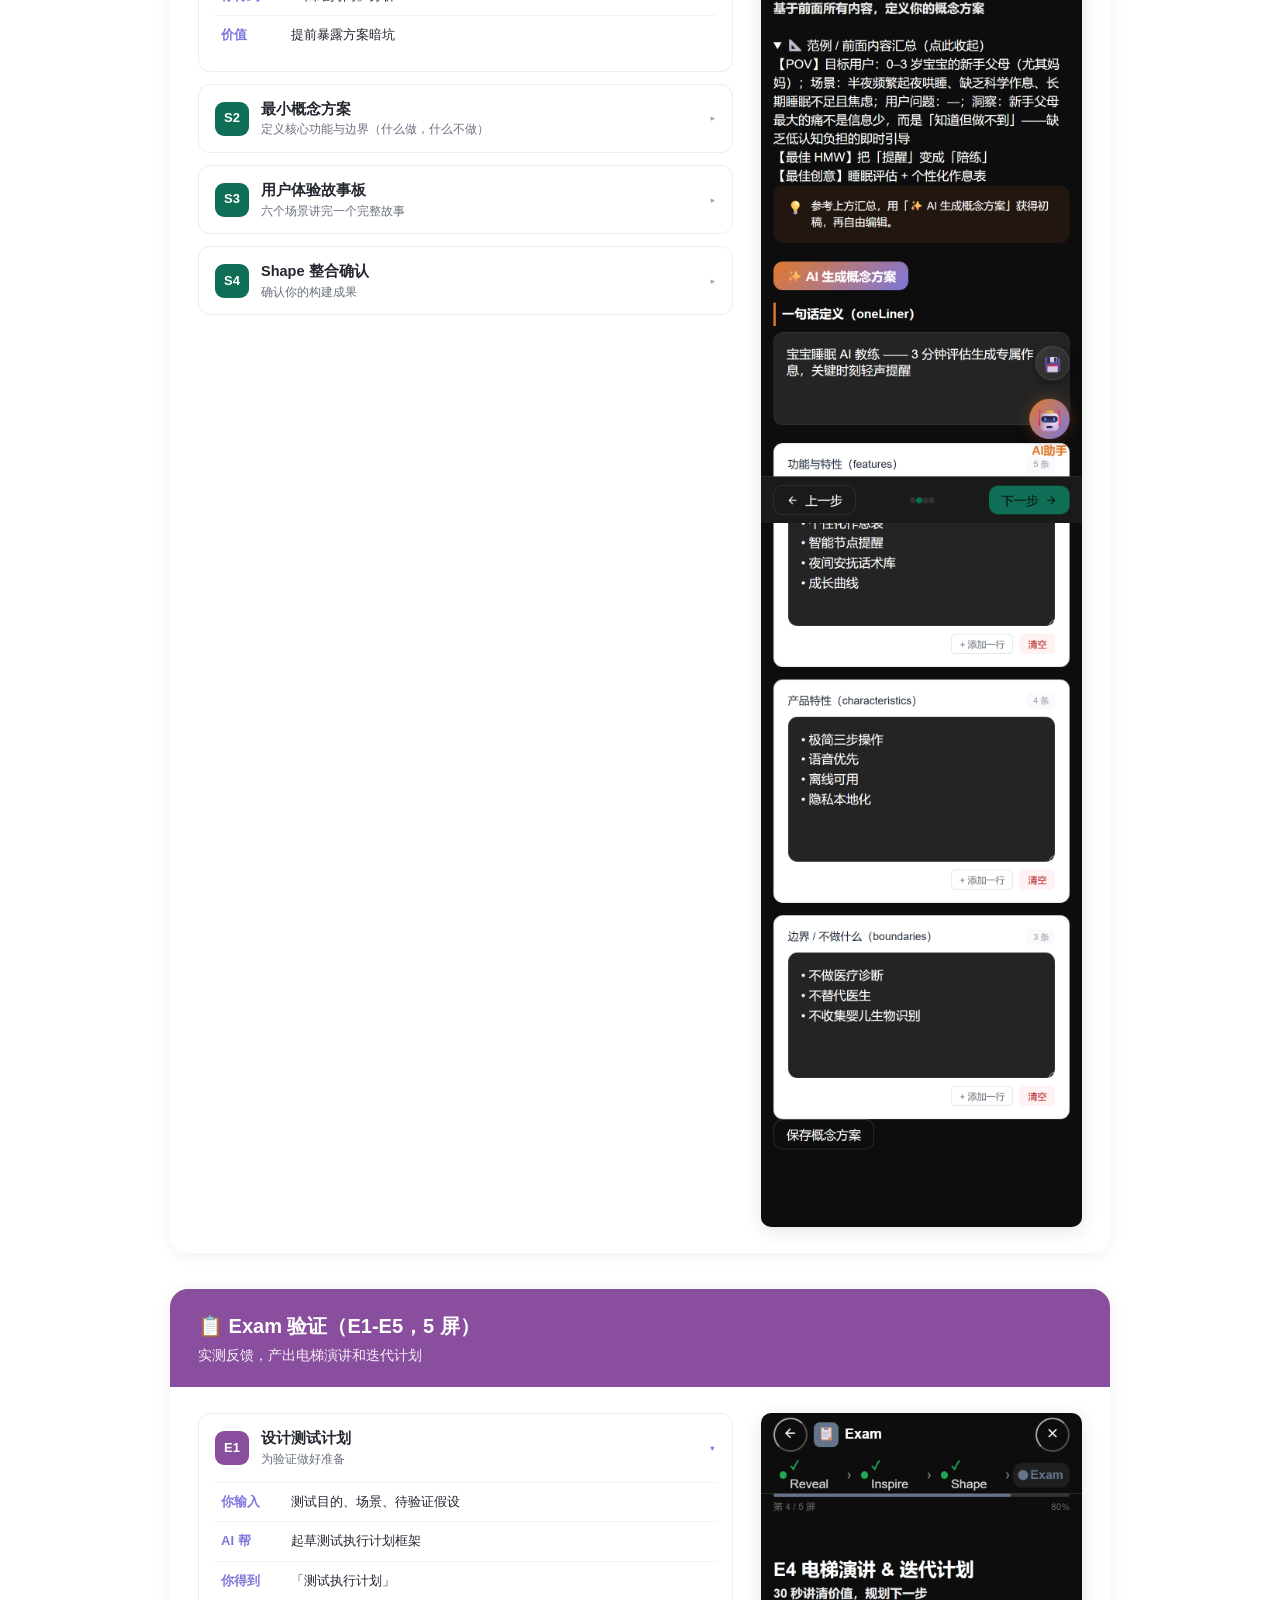
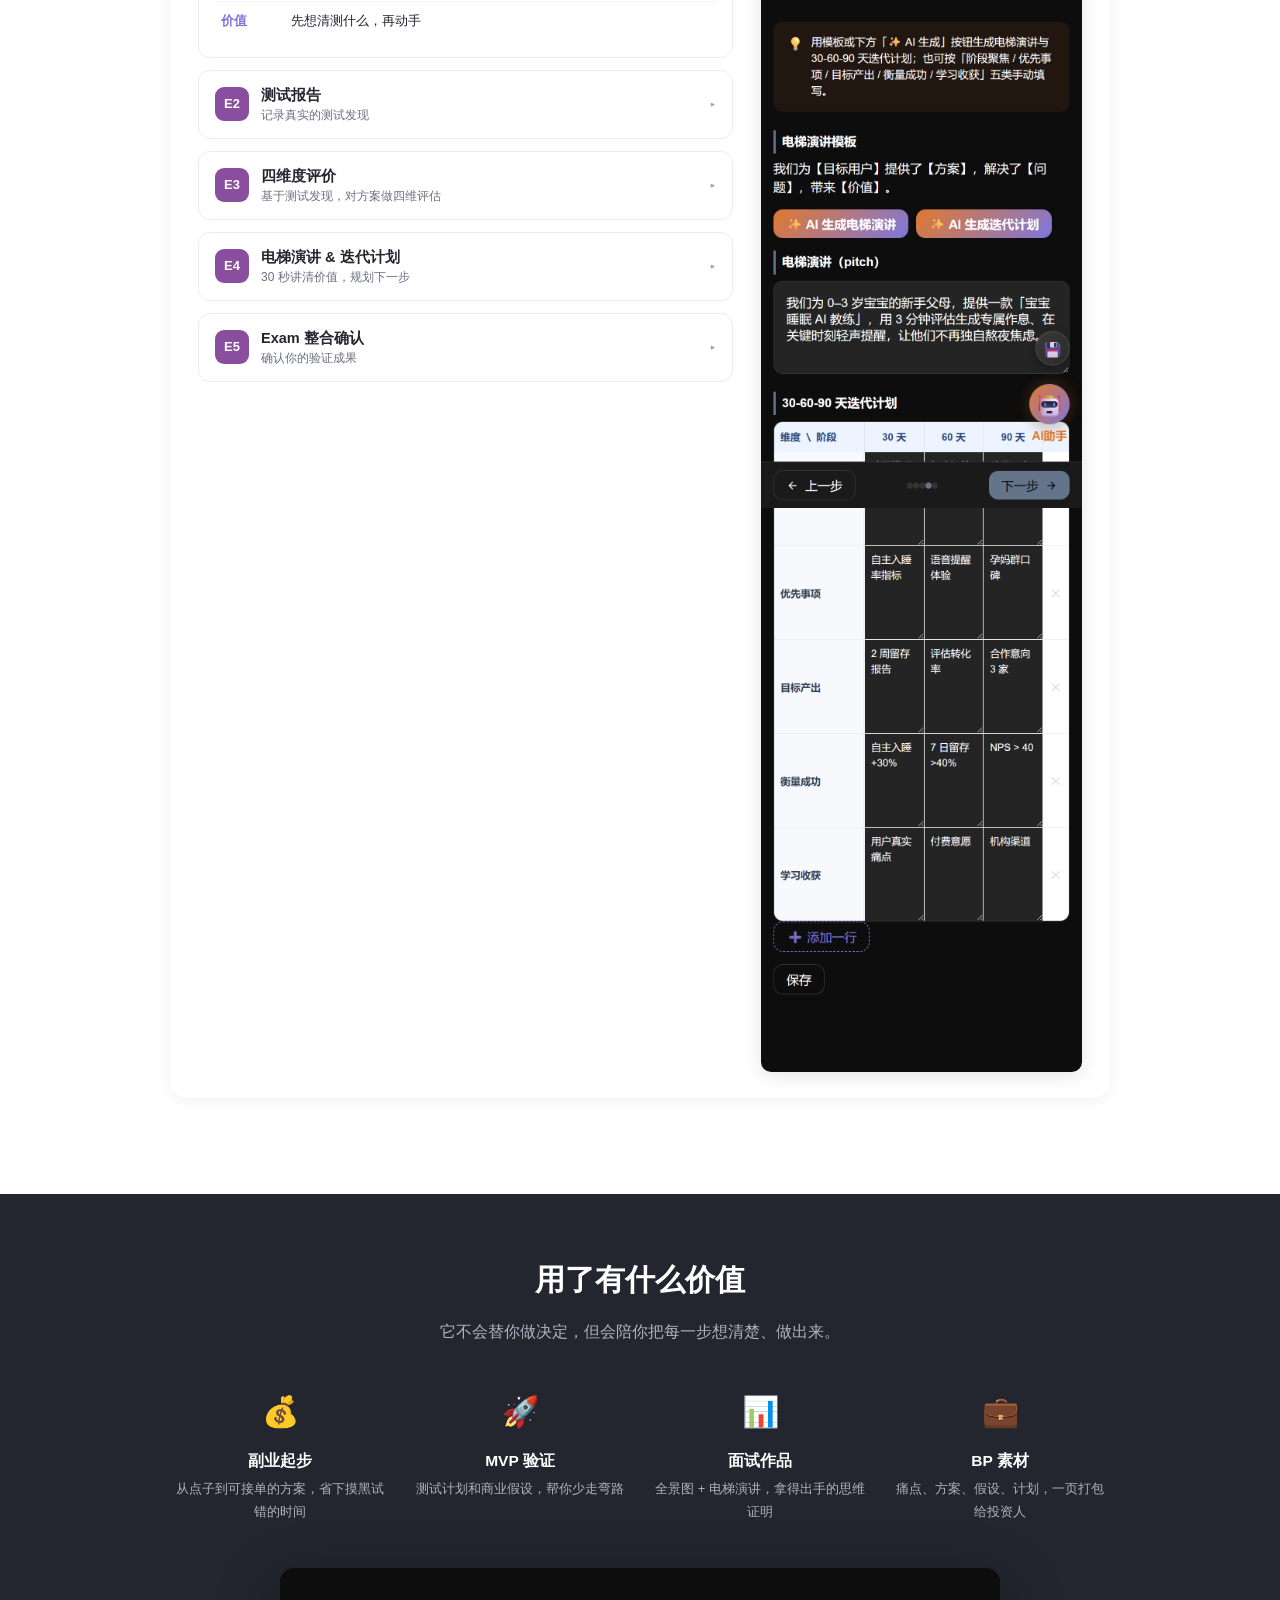
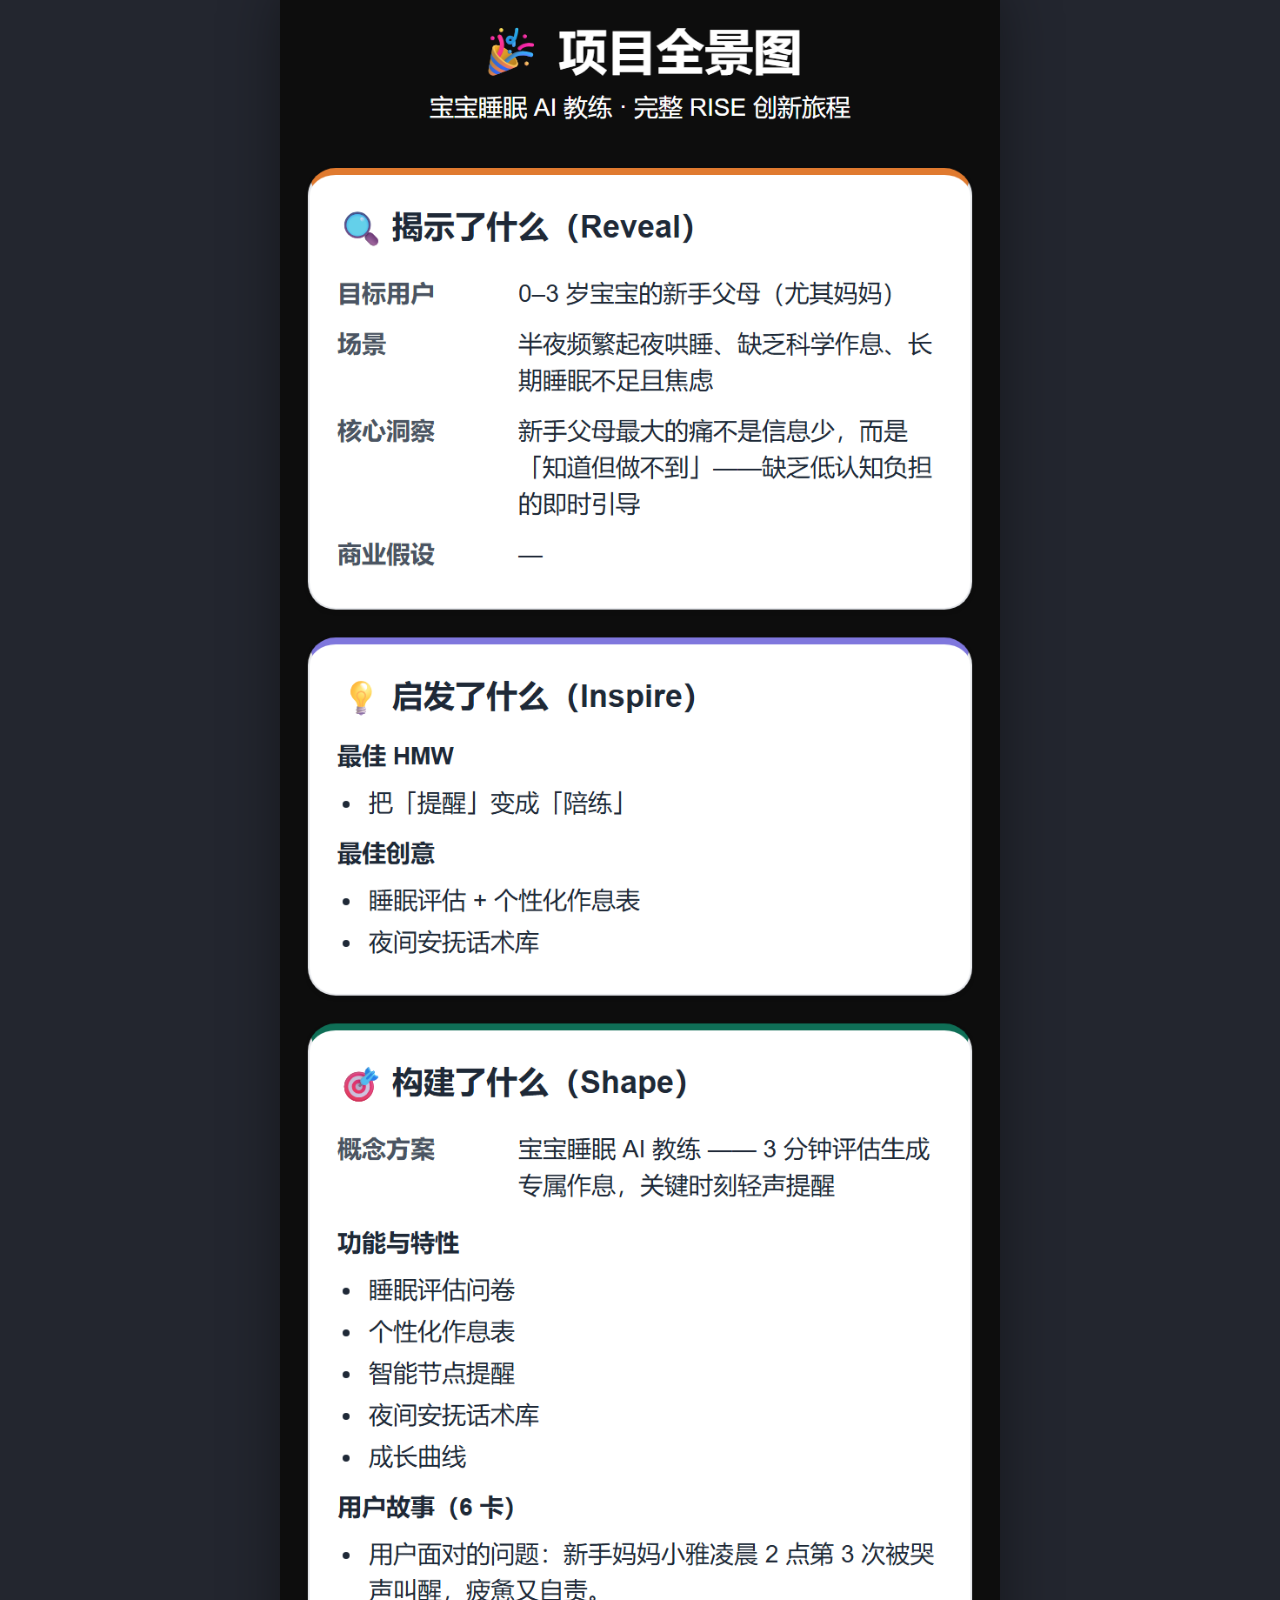
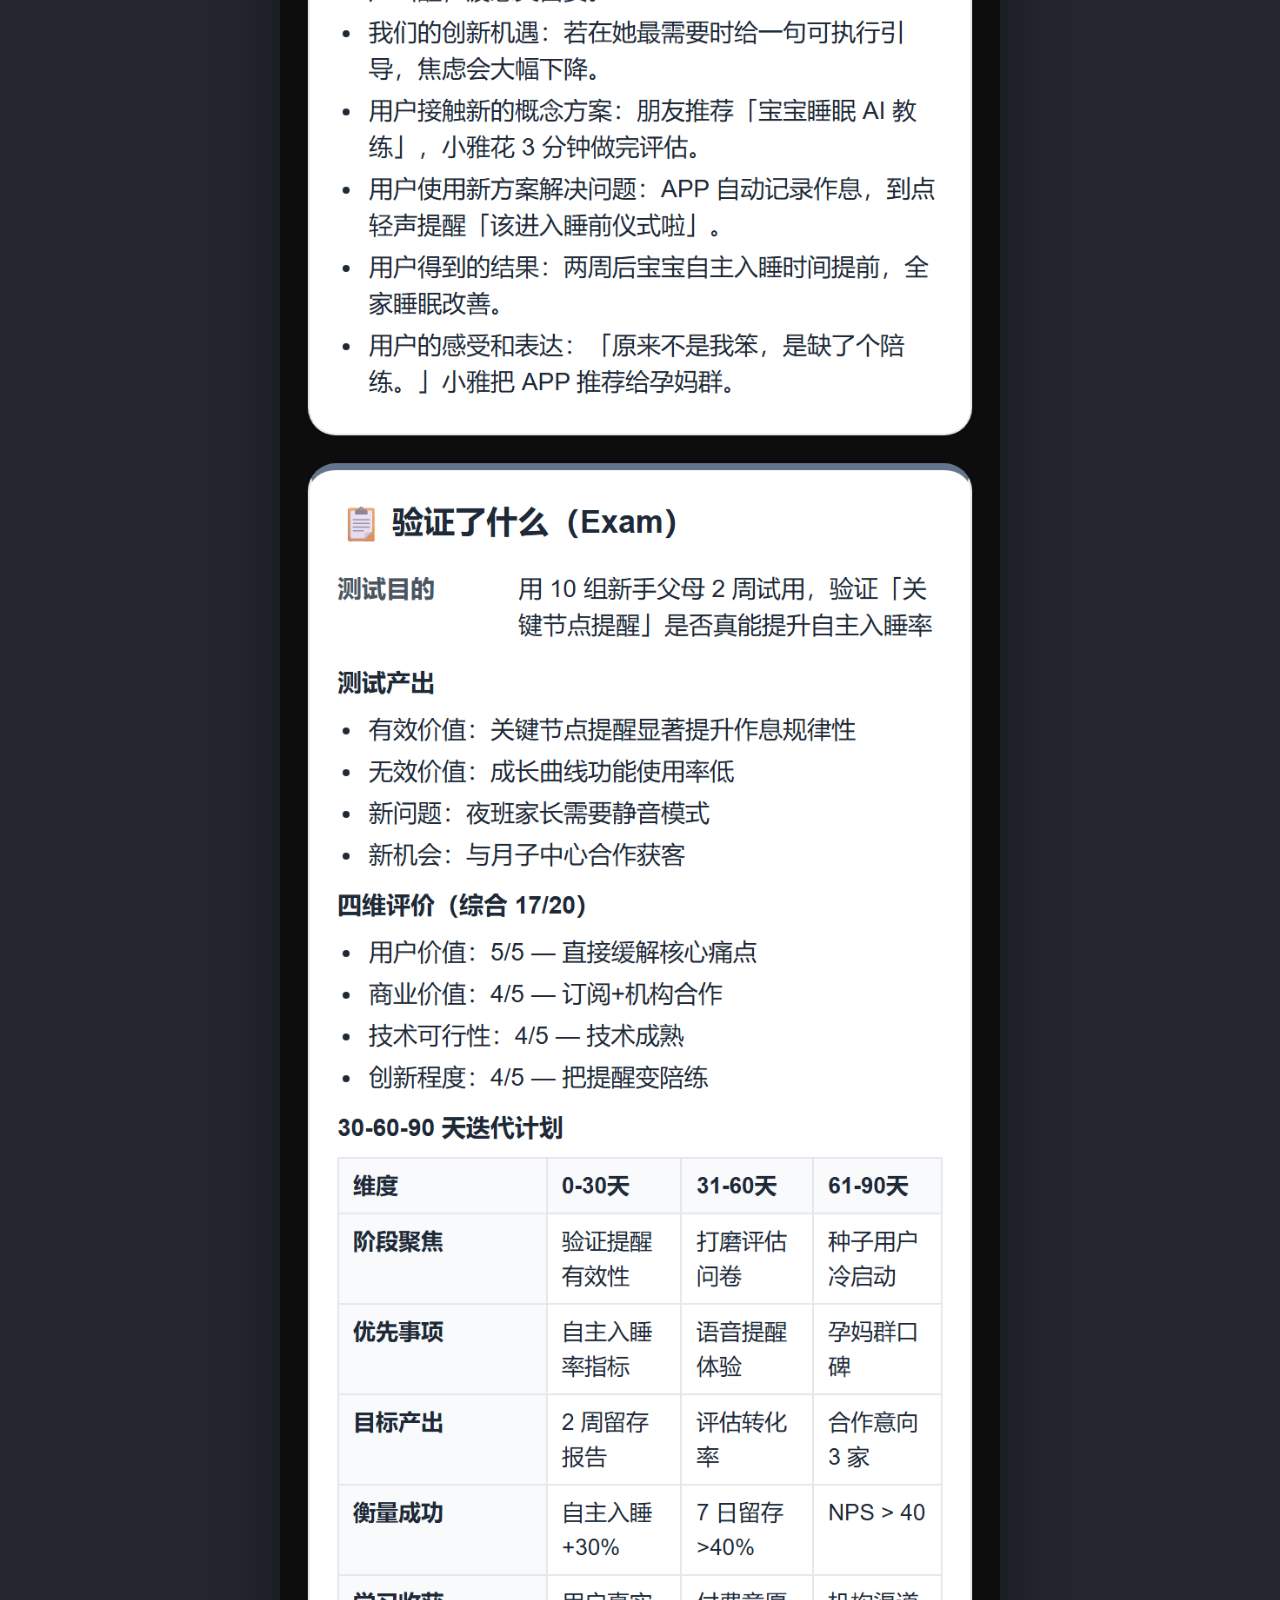
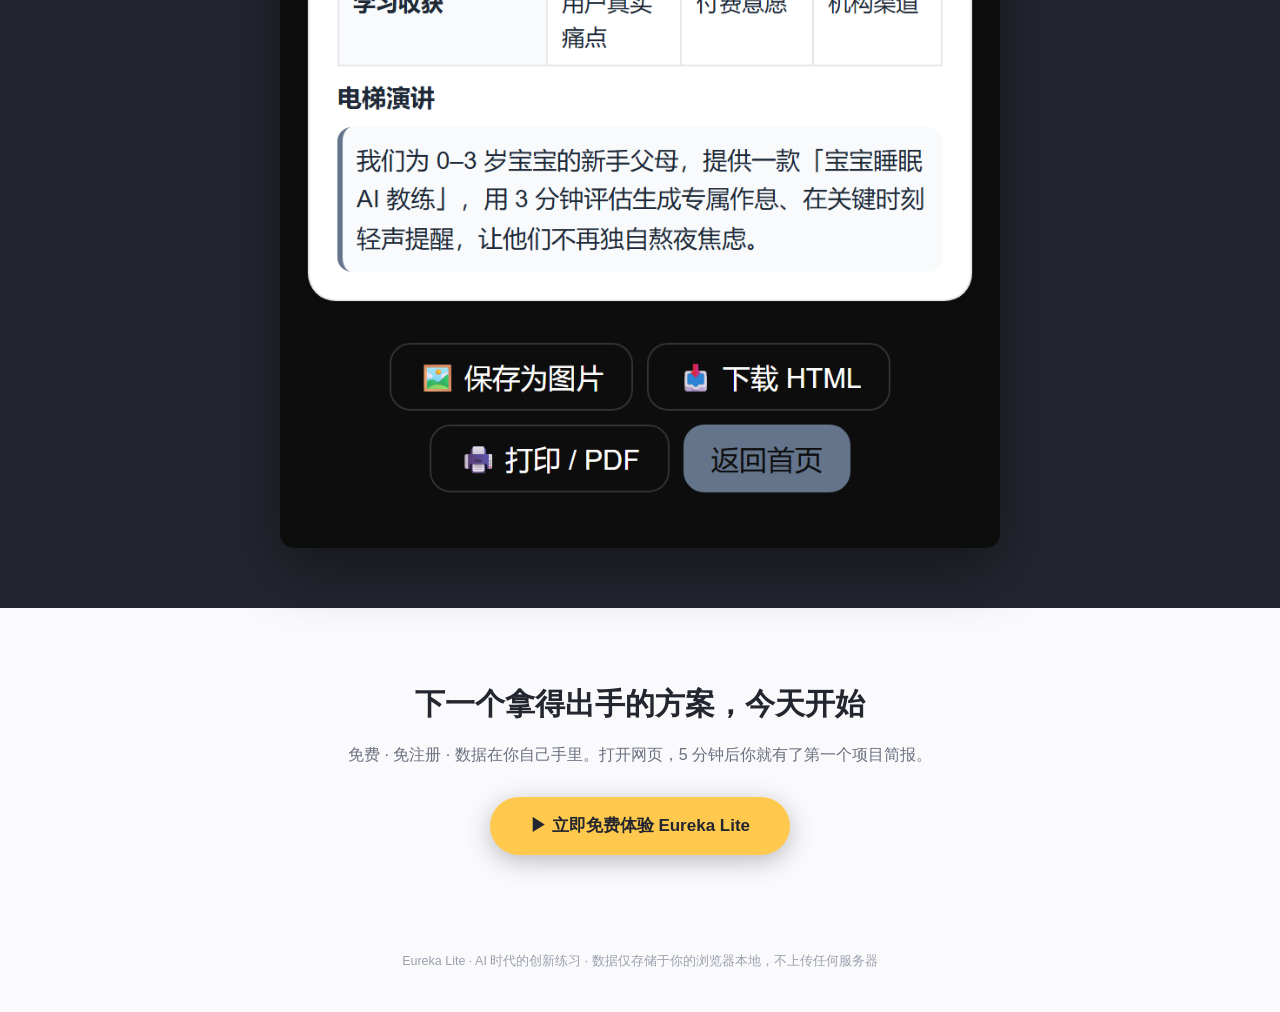
==== commit 33f735a8: "docs(landing): personas as vertical accordion with avatar photos; fix Reveal module screenshot (real" ====
--- a/landing.html
+++ b/landing.html
@@ -38,14 +38,20 @@
   h2.sec { font-size: clamp(22px, 4vw, 30px); text-align: center; margin-bottom: 12px; }
   p.sec-sub { text-align: center; color: var(--muted); max-width: 680px; margin: 0 auto 40px; }
 
-  /* Who / scenarios */
-  .persons { display: grid; grid-template-columns: repeat(auto-fit, minmax(220px, 1fr)); gap: 16px; }
-  .person { background: #fff; border-radius: 14px; padding: 22px; box-shadow: 0 2px 12px rgba(35,38,47,.06); border-top: 4px solid var(--primary); }
-  .person .ico { font-size: 28px; }
-  .person h3 { font-size: 16px; margin: 8px 0 4px; }
-  .person .scene { font-size: 13.5px; color: var(--ink); }
-  .person .scene b { color: var(--inspire); }
-  .person .pain { font-size: 13px; color: var(--muted); margin-top: 8px; border-top: 1px dashed #ECECF2; padding-top: 8px; }
+  /* Who / scenarios — vertical accordion with avatars */
+  .pacc { background: #fff; border: 1px solid #ECECF2; border-radius: 14px; margin-bottom: 14px; overflow: hidden; box-shadow: 0 2px 10px rgba(35,38,47,.05); }
+  .pacc-head { display: flex; align-items: center; gap: 16px; padding: 14px 18px; cursor: pointer; user-select: none; }
+  .pacc-head img.av { flex: none; width: 56px; height: 56px; border-radius: 50%; object-fit: cover; box-shadow: 0 2px 8px rgba(35,38,47,.15); }
+  .pacc-head .t { flex: 1; min-width: 0; }
+  .pacc-head .t h3 { font-size: 16.5px; margin: 0 0 2px; }
+  .pacc-head .t p { font-size: 13px; color: var(--muted); margin: 0; }
+  .pacc-head .chev { flex: none; color: #9AA0AE; font-size: 15px; transition: transform .2s; }
+  .pacc.open .chev { transform: rotate(90deg); color: var(--primary); }
+  .pacc-body { display: none; padding: 2px 18px 16px 90px; font-size: 13.5px; }
+  .pacc.open .pacc-body { display: block; }
+  @media (max-width: 520px) { .pacc-body { padding-left: 18px; } }
+  .pacc-body .scene b { color: var(--inspire); }
+  .pacc-body .pain { color: var(--muted); margin-top: 8px; border-top: 1px dashed #ECECF2; padding-top: 8px; }
 
   /* Flow */
   .flow { display: flex; gap: 8px; justify-content: center; align-items: center; flex-wrap: wrap; margin-bottom: 18px; }
@@ -119,32 +125,53 @@
   <div class="wrap">
     <h2 class="sec">你是不是也卡在这些场景里</h2>
     <p class="sec-sub">创新方法论的书都写得很对，但落到具体的人，缺的是一个能陪你一步步走完的载体。下面 4 类人，最该用它。</p>
-    <div class="persons">
-      <div class="person">
-        <div class="ico">💰</div>
-        <h3>想搞副业的打工人</h3>
-        <div class="scene">下班想做个小产品赚外快，脑子里只有「<b>做个笔记 App</b>」这种模糊念头——<b>用户是谁、怎么变现</b>完全没想清，花两周还在原地打转。</div>
-        <div class="pain">痛点：有念头没方法，越想越乱，最后不了了之。</div>
-      </div>
-      <div class="person">
-        <div class="ico">🚀</div>
-        <h3>找投资的早期创业者</h3>
-        <div class="scene">有个点子想拉合伙人或找钱，但讲不清「<b>解决什么真问题、为什么是你</b>」。BP 写三页全是功能罗列，投资人看完不知道价值在哪。</div>
-        <div class="pain">痛点：有热情没故事线，讲出去没人听得懂。</div>
-      </div>
-      <div class="person">
-        <div class="ico">📊</div>
-        <h3>准备跳槽的产品经理</h3>
-        <div class="scene">想做份拿得出手的作品集证明创新能力，但零散想法收不成「<b>洞察 → 方案 → 演讲</b>」的完整链路，面试时只能干讲。</div>
-        <div class="pain">痛点：有经历没沉淀，作品集缺一条主线。</div>
-      </div>
-      <div class="person">
-        <div class="ico">🏢</div>
-        <h3>被派去「搞创新」的团队</h3>
-        <div class="scene">老板一句「搞点创新」，团队自嗨式脑暴一堆点子，<b>没挖到用户真痛点</b>，做出来没人用，KPI 却压着要产出。</div>
-        <div class="pain">痛点：有动作没方向，落地即无人问津。</div>
-      </div>
-    </div>
+    <div>
+      <div class="pacc open">
+        <div class="pacc-head">
+          <img class="av" src="assets/avatars/avatar-worker.png" alt="想搞副业的打工人头像" />
+          <span class="t"><h3>想搞副业的打工人</h3><p>有念头没方法，越想越乱</p></span>
+          <span class="chev">▸</span>
+        </div>
+        <div class="pacc-body">
+          <div class="scene">下班想做个小产品赚外快，脑子里只有「<b>做个笔记 App</b>」这种模糊念头——<b>用户是谁、怎么变现</b>完全没想清，花两周还在原地打转。</div>
+          <div class="pain">痛点：有念头没方法，越想越乱，最后不了了之。</div>
+        </div>
+      </div>
+      <div class="pacc">
+        <div class="pacc-head">
+          <img class="av" src="assets/avatars/avatar-founder.png" alt="找投资的早期创业者头像" />
+          <span class="t"><h3>找投资的早期创业者</h3><p>有热情没故事线，讲出去没人听得懂</p></span>
+          <span class="chev">▸</span>
+        </div>
+        <div class="pacc-body">
+          <div class="scene">有个点子想拉合伙人或找钱，但讲不清「<b>解决什么真问题、为什么是你</b>」。BP 写三页全是功能罗列，投资人看完不知道价值在哪。</div>
+          <div class="pain">痛点：有热情没故事线，讲出去没人听得懂。</div>
+        </div>
+      </div>
+      <div class="pacc">
+        <div class="pacc-head">
+          <img class="av" src="assets/avatars/avatar-pm.png" alt="准备跳槽的产品经理头像" />
+          <span class="t"><h3>准备跳槽的产品经理</h3><p>有经历没沉淀，作品集缺一条主线</p></span>
+          <span class="chev">▸</span>
+        </div>
+        <div class="pacc-body">
+          <div class="scene">想做份拿得出手的作品集证明创新能力，但零散想法收不成「<b>洞察 → 方案 → 演讲</b>」的完整链路，面试时只能干讲。</div>
+          <div class="pain">痛点：有经历没沉淀，作品集缺一条主线。</div>
+        </div>
+      </div>
+      <div class="pacc">
+        <div class="pacc-head">
+          <img class="av" src="assets/avatars/avatar-team.png" alt="被派去搞创新的团队负责人头像" />
+          <span class="t"><h3>被派去「搞创新」的团队</h3><p>有动作没方向，落地即无人问津</p></span>
+          <span class="chev">▸</span>
+        </div>
+        <div class="pacc-body">
+          <div class="scene">老板一句「搞点创新」，团队自嗨式脑暴一堆点子，<b>没挖到用户真痛点</b>，做出来没人用，KPI 却压着要产出。</div>
+          <div class="pain">痛点：有动作没方向，落地即无人问津。</div>
+        </div>
+      </div>
+    </div>
+    <p class="sec-sub" style="margin:18px auto 0; font-size:13px;">提示：点击任意卡片可展开查看具体场景 👆</p>
   </div>
 </section>
 
@@ -215,7 +242,7 @@
             </table></div>
           </div>
         </div>
-        <div class="shot"><img src="assets/screenshots/real-inspire-1.png" alt="POV 重构界面截图" /></div>
+        <div class="shot"><img src="assets/screenshots/real-reveal-1.png" alt="Reveal R1 场景描述界面真实截图" /></div>
       </div>
     </div>
 
@@ -415,7 +442,7 @@
 </footer>
 
 <script>
-  document.querySelectorAll('.acc-head').forEach(function (h) {
+  document.querySelectorAll('.acc-head, .pacc-head').forEach(function (h) {
     h.addEventListener('click', function () {
       h.parentElement.classList.toggle('open');
     });
